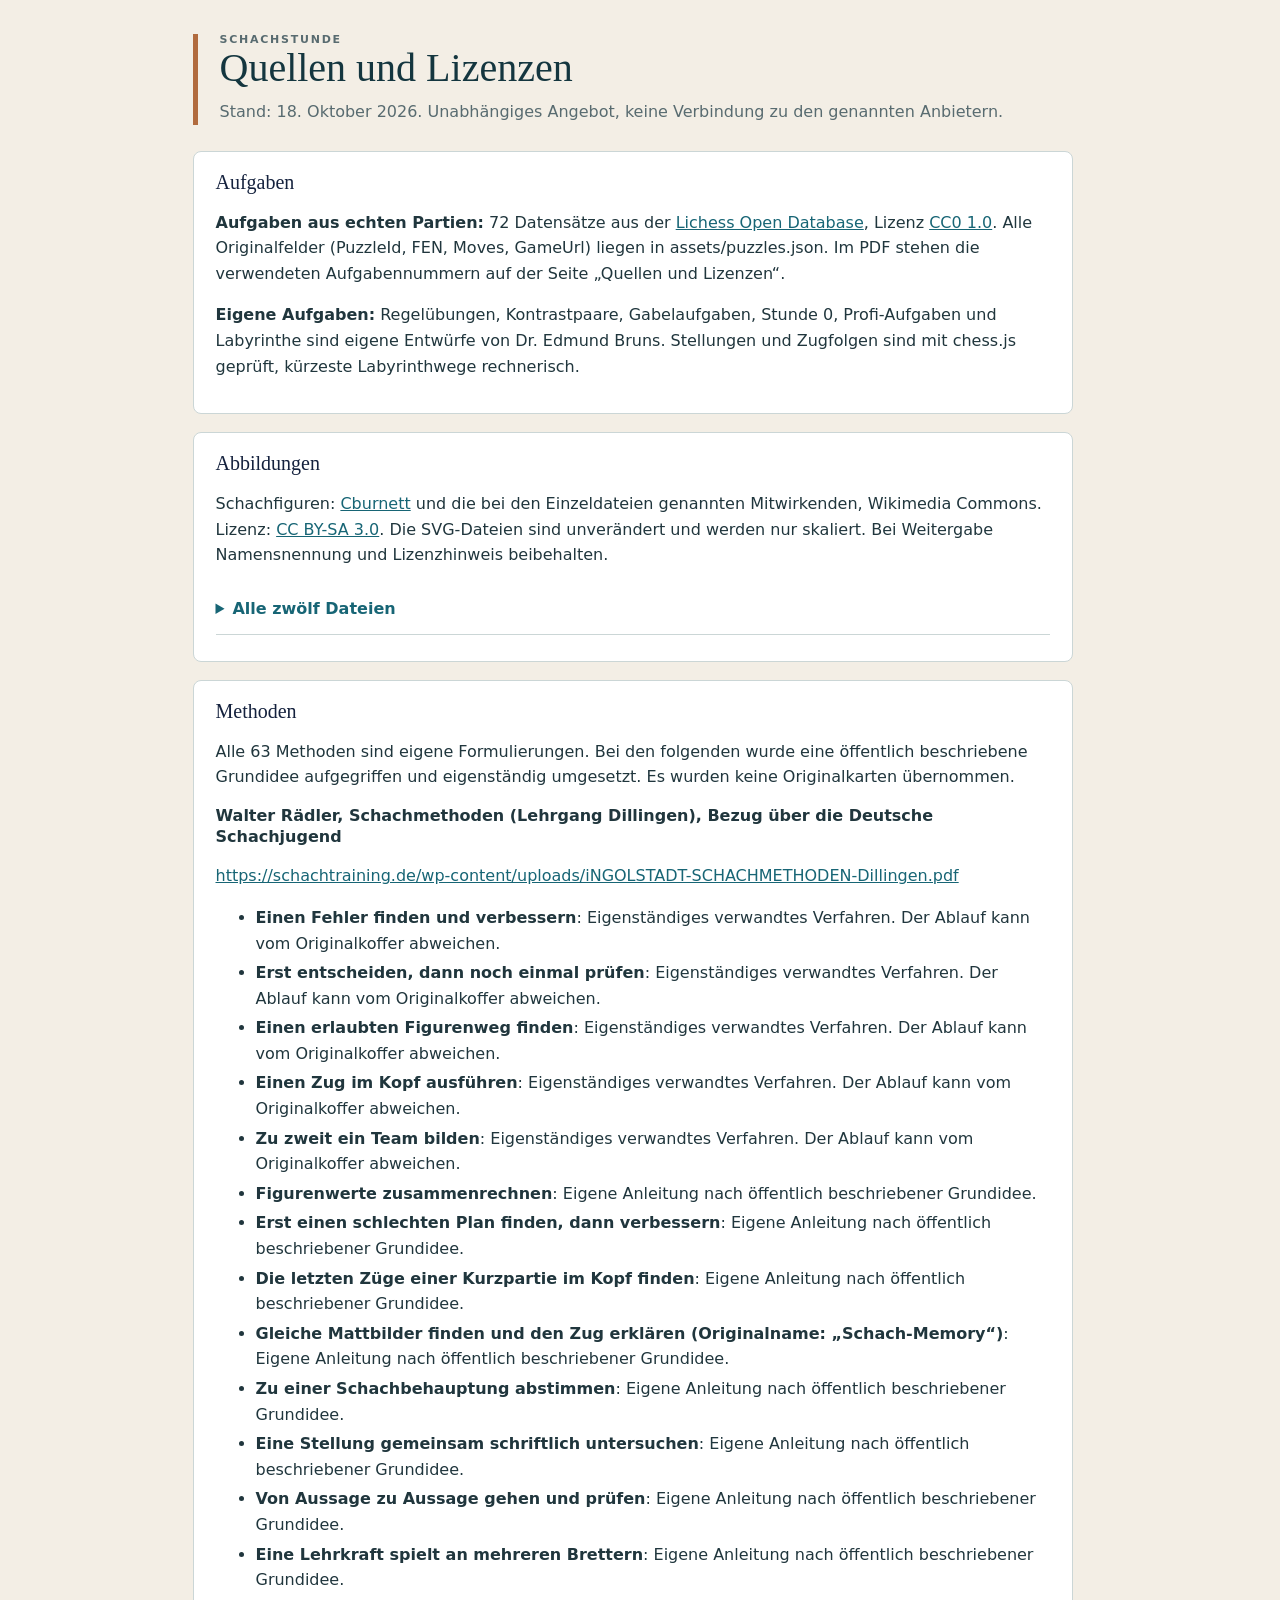
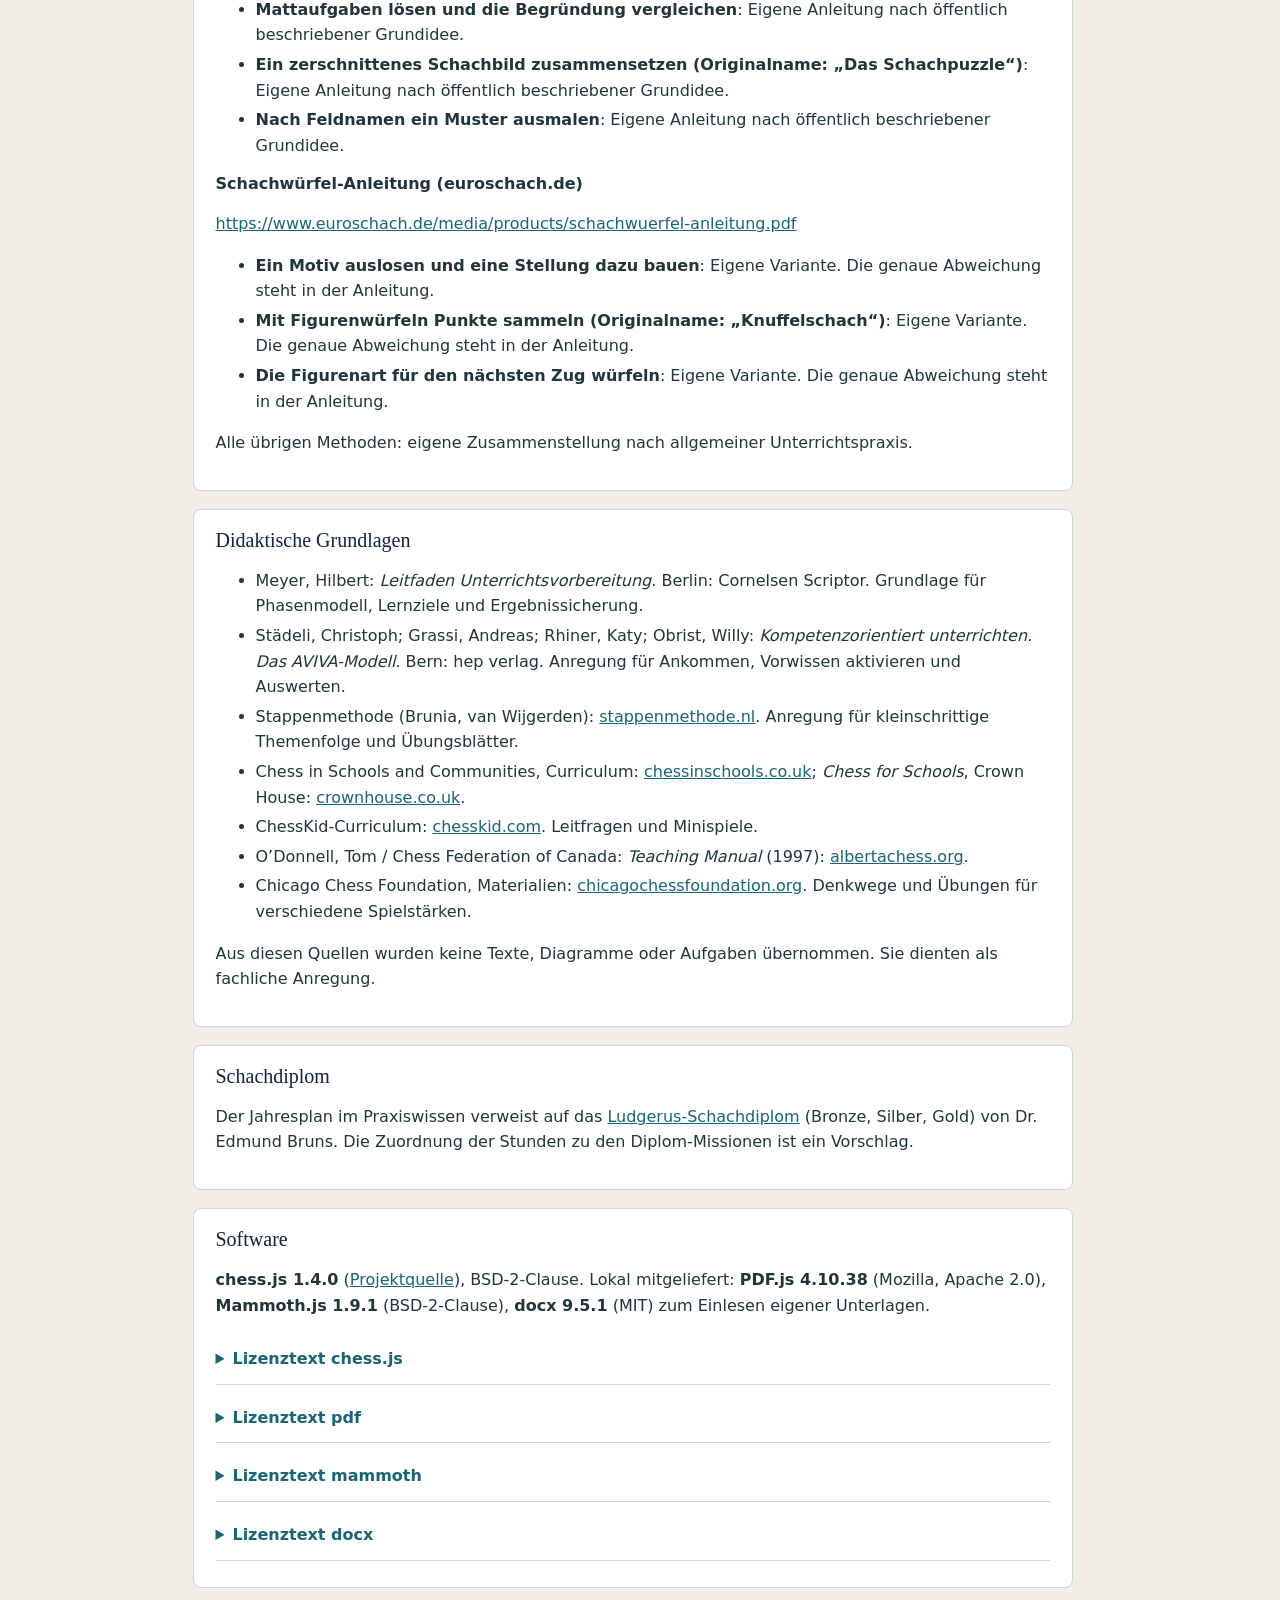
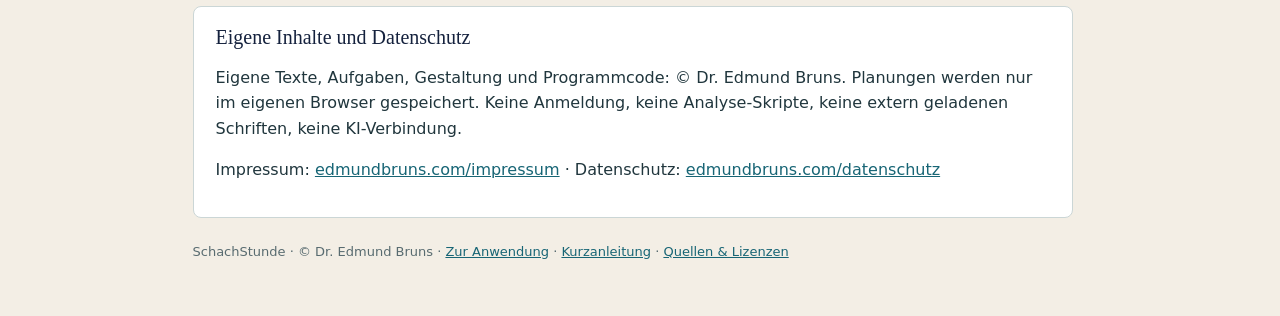
==== LICENSES.html @ 32b38cbf "Umsetzungsplan Schritte 1-9: Stellungen, Lernchecks, Taktikaufgaben, Zeitmodell 30/90, Tastatur und " ====
<!doctype html><html lang="de"><meta charset="utf-8"><meta name="viewport" content="width=device-width,initial-scale=1"><title>Quellen und Lizenzen · SchachStunde</title><link rel="stylesheet" href="style.css"><style>body{margin:0;background:#f3eee5;color:#20363d;font:16px/1.6 system-ui,"Segoe UI",Arial,sans-serif}</style><body class="docbody"><div class="docpage"><div class="dochead"><p class="doceyebrow">SchachStunde</p><h1>Quellen und Lizenzen</h1><p>Stand: 18. Oktober 2026. Unabhängiges Angebot, keine Verbindung zu den genannten Anbietern.</p></div><section class="docsec"><h2>Aufgaben</h2><p><b>Aufgaben aus echten Partien:</b> 72 Datensätze aus der <a href="https://database.lichess.org/#puzzles">Lichess Open Database</a>, Lizenz <a href="https://creativecommons.org/publicdomain/zero/1.0/">CC0 1.0</a>. Alle Originalfelder (PuzzleId, FEN, Moves, GameUrl) liegen in assets/puzzles.json. Im PDF stehen die verwendeten Aufgabennummern auf der Seite „Quellen und Lizenzen“.</p><p><b>Eigene Aufgaben:</b> Regelübungen, Kontrastpaare, Gabelaufgaben, Stunde 0, Profi-Aufgaben und Labyrinthe sind eigene Entwürfe von Dr. Edmund Bruns. Stellungen und Zugfolgen sind mit chess.js geprüft, kürzeste Labyrinthwege rechnerisch.</p></section><section class="docsec"><h2>Abbildungen</h2><p>Schachfiguren: <a href="https://commons.wikimedia.org/wiki/User:Cburnett">Cburnett</a> und die bei den Einzeldateien genannten Mitwirkenden, Wikimedia Commons. Lizenz: <a href="https://creativecommons.org/licenses/by-sa/3.0/">CC BY-SA 3.0</a>. Die SVG-Dateien sind unverändert und werden nur skaliert. Bei Weitergabe Namensnennung und Lizenzhinweis beibehalten.</p><details><summary>Alle zwölf Dateien</summary><ul><li><a href="https://commons.wikimedia.org/wiki/File:Chess_plt45.svg">Chess_plt45.svg</a></li><li><a href="https://commons.wikimedia.org/wiki/File:Chess_pdt45.svg">Chess_pdt45.svg</a></li><li><a href="https://commons.wikimedia.org/wiki/File:Chess_rlt45.svg">Chess_rlt45.svg</a></li><li><a href="https://commons.wikimedia.org/wiki/File:Chess_rdt45.svg">Chess_rdt45.svg</a></li><li><a href="https://commons.wikimedia.org/wiki/File:Chess_nlt45.svg">Chess_nlt45.svg</a></li><li><a href="https://commons.wikimedia.org/wiki/File:Chess_ndt45.svg">Chess_ndt45.svg</a></li><li><a href="https://commons.wikimedia.org/wiki/File:Chess_blt45.svg">Chess_blt45.svg</a></li><li><a href="https://commons.wikimedia.org/wiki/File:Chess_bdt45.svg">Chess_bdt45.svg</a></li><li><a href="https://commons.wikimedia.org/wiki/File:Chess_qlt45.svg">Chess_qlt45.svg</a></li><li><a href="https://commons.wikimedia.org/wiki/File:Chess_qdt45.svg">Chess_qdt45.svg</a></li><li><a href="https://commons.wikimedia.org/wiki/File:Chess_klt45.svg">Chess_klt45.svg</a></li><li><a href="https://commons.wikimedia.org/wiki/File:Chess_kdt45.svg">Chess_kdt45.svg</a></li></ul></details></section><section class="docsec"><h2>Methoden</h2><p>Alle 63 Methoden sind eigene Formulierungen. Bei den folgenden wurde eine öffentlich beschriebene Grundidee aufgegriffen und eigenständig umgesetzt. Es wurden keine Originalkarten übernommen.</p><h3>Walter Rädler, Schachmethoden (Lehrgang Dillingen), Bezug über die Deutsche Schachjugend</h3><p><a href="https://schachtraining.de/wp-content/uploads/iNGOLSTADT-SCHACHMETHODEN-Dillingen.pdf">https://schachtraining.de/wp-content/uploads/iNGOLSTADT-SCHACHMETHODEN-Dillingen.pdf</a></p><ul><li><b>Einen Fehler finden und verbessern</b>: Eigenständiges verwandtes Verfahren. Der Ablauf kann vom Originalkoffer abweichen.</li><li><b>Erst entscheiden, dann noch einmal prüfen</b>: Eigenständiges verwandtes Verfahren. Der Ablauf kann vom Originalkoffer abweichen.</li><li><b>Einen erlaubten Figurenweg finden</b>: Eigenständiges verwandtes Verfahren. Der Ablauf kann vom Originalkoffer abweichen.</li><li><b>Einen Zug im Kopf ausführen</b>: Eigenständiges verwandtes Verfahren. Der Ablauf kann vom Originalkoffer abweichen.</li><li><b>Zu zweit ein Team bilden</b>: Eigenständiges verwandtes Verfahren. Der Ablauf kann vom Originalkoffer abweichen.</li><li><b>Figurenwerte zusammenrechnen</b>: Eigene Anleitung nach öffentlich beschriebener Grundidee.</li><li><b>Erst einen schlechten Plan finden, dann verbessern</b>: Eigene Anleitung nach öffentlich beschriebener Grundidee.</li><li><b>Die letzten Züge einer Kurzpartie im Kopf finden</b>: Eigene Anleitung nach öffentlich beschriebener Grundidee.</li><li><b>Gleiche Mattbilder finden und den Zug erklären (Originalname: „Schach-Memory“)</b>: Eigene Anleitung nach öffentlich beschriebener Grundidee.</li><li><b>Zu einer Schachbehauptung abstimmen</b>: Eigene Anleitung nach öffentlich beschriebener Grundidee.</li><li><b>Eine Stellung gemeinsam schriftlich untersuchen</b>: Eigene Anleitung nach öffentlich beschriebener Grundidee.</li><li><b>Von Aussage zu Aussage gehen und prüfen</b>: Eigene Anleitung nach öffentlich beschriebener Grundidee.</li><li><b>Eine Lehrkraft spielt an mehreren Brettern</b>: Eigene Anleitung nach öffentlich beschriebener Grundidee.</li><li><b>Mattaufgaben lösen und die Begründung vergleichen</b>: Eigene Anleitung nach öffentlich beschriebener Grundidee.</li><li><b>Ein zerschnittenes Schachbild zusammensetzen (Originalname: „Das Schachpuzzle“)</b>: Eigene Anleitung nach öffentlich beschriebener Grundidee.</li><li><b>Nach Feldnamen ein Muster ausmalen</b>: Eigene Anleitung nach öffentlich beschriebener Grundidee.</li></ul><h3>Schachwürfel-Anleitung (euroschach.de)</h3><p><a href="https://www.euroschach.de/media/products/schachwuerfel-anleitung.pdf">https://www.euroschach.de/media/products/schachwuerfel-anleitung.pdf</a></p><ul><li><b>Ein Motiv auslosen und eine Stellung dazu bauen</b>: Eigene Variante. Die genaue Abweichung steht in der Anleitung.</li><li><b>Mit Figurenwürfeln Punkte sammeln (Originalname: „Knuffelschach“)</b>: Eigene Variante. Die genaue Abweichung steht in der Anleitung.</li><li><b>Die Figurenart für den nächsten Zug würfeln</b>: Eigene Variante. Die genaue Abweichung steht in der Anleitung.</li></ul><p>Alle übrigen Methoden: eigene Zusammenstellung nach allgemeiner Unterrichtspraxis.</p></section><section class="docsec"><h2>Didaktische Grundlagen</h2><ul><li>Meyer, Hilbert: <i>Leitfaden Unterrichtsvorbereitung</i>. Berlin: Cornelsen Scriptor. Grundlage für Phasenmodell, Lernziele und Ergebnissicherung.</li><li>Städeli, Christoph; Grassi, Andreas; Rhiner, Katy; Obrist, Willy: <i>Kompetenzorientiert unterrichten. Das AVIVA-Modell</i>. Bern: hep verlag. Anregung für Ankommen, Vorwissen aktivieren und Auswerten.</li><li>Stappenmethode (Brunia, van Wijgerden): <a href="https://www.stappenmethode.nl/en/material/step1">stappenmethode.nl</a>. Anregung für kleinschrittige Themenfolge und Übungsblätter.</li><li>Chess in Schools and Communities, Curriculum: <a href="https://www.chessinschools.co.uk/csc-curriculum">chessinschools.co.uk</a>; <i>Chess for Schools</i>, Crown House: <a href="https://www.crownhouse.co.uk/chess-for-schools">crownhouse.co.uk</a>.</li><li>ChessKid-Curriculum: <a href="https://www.chesskid.com/learn/articles/chesskidcoms-curriculum">chesskid.com</a>. Leitfragen und Minispiele.</li><li>O’Donnell, Tom / Chess Federation of Canada: <i>Teaching Manual</i> (1997): <a href="https://www.albertachess.org/Teaching%20Manual.pdf">albertachess.org</a>.</li><li>Chicago Chess Foundation, Materialien: <a href="https://chicagochessfoundation.org/resources">chicagochessfoundation.org</a>. Denkwege und Übungen für verschiedene Spielstärken.</li></ul><p>Aus diesen Quellen wurden keine Texte, Diagramme oder Aufgaben übernommen. Sie dienten als fachliche Anregung.</p></section><section class="docsec"><h2>Schachdiplom</h2><p>Der Jahresplan im Praxiswissen verweist auf das <a href="https://ludgerus-schachdiplom.netlify.app/">Ludgerus-Schachdiplom</a> (Bronze, Silber, Gold) von Dr. Edmund Bruns. Die Zuordnung der Stunden zu den Diplom-Missionen ist ein Vorschlag.</p></section><section class="docsec"><h2>Software</h2><p><b>chess.js 1.4.0</b> (<a href="https://github.com/jhlywa/chess.js">Projektquelle</a>), BSD-2-Clause. Lokal mitgeliefert: <b>PDF.js 4.10.38</b> (Mozilla, Apache 2.0), <b>Mammoth.js 1.9.1</b> (BSD-2-Clause), <b>docx 9.5.1</b> (MIT) zum Einlesen eigener Unterlagen.</p><details><summary>Lizenztext chess.js</summary><pre>Copyright (c) 2025, Jeff Hlywa (jhlywa@gmail.com)
All rights reserved.

Redistribution and use in source and binary forms, with or without
modification, are permitted provided that the following conditions are met:

1. Redistributions of source code must retain the above copyright notice,
   this list of conditions and the following disclaimer.
2. Redistributions in binary form must reproduce the above copyright notice,
   this list of conditions and the following disclaimer in the documentation
   and/or other materials provided with the distribution.

THIS SOFTWARE IS PROVIDED BY THE COPYRIGHT HOLDERS AND CONTRIBUTORS &quot;AS IS&quot;
AND ANY EXPRESS OR IMPLIED WARRANTIES, INCLUDING, BUT NOT LIMITED TO, THE
IMPLIED WARRANTIES OF MERCHANTABILITY AND FITNESS FOR A PARTICULAR PURPOSE
ARE DISCLAIMED. IN NO EVENT SHALL THE COPYRIGHT OWNER OR CONTRIBUTORS BE
LIABLE FOR ANY DIRECT, INDIRECT, INCIDENTAL, SPECIAL, EXEMPLARY, OR
CONSEQUENTIAL DAMAGES (INCLUDING, BUT NOT LIMITED TO, PROCUREMENT OF
SUBSTITUTE GOODS OR SERVICES; LOSS OF USE, DATA, OR PROFITS; OR BUSINESS
INTERRUPTION) HOWEVER CAUSED AND ON ANY THEORY OF LIABILITY, WHETHER IN
CONTRACT, STRICT LIABILITY, OR TORT (INCLUDING NEGLIGENCE OR OTHERWISE)
ARISING IN ANY WAY OUT OF THE USE OF THIS SOFTWARE, EVEN IF ADVISED OF THE
POSSIBILITY OF SUCH DAMAGE.
</pre></details><details><summary>Lizenztext pdf</summary><pre>
                                 Apache License
                           Version 2.0, January 2004
                        http://www.apache.org/licenses/

   TERMS AND CONDITIONS FOR USE, REPRODUCTION, AND DISTRIBUTION

   1. Definitions.

      &quot;License&quot; shall mean the terms and conditions for use, reproduction,
      and distribution as defined by Sections 1 through 9 of this document.

      &quot;Licensor&quot; shall mean the copyright owner or entity authorized by
      the copyright owner that is granting the License.

      &quot;Legal Entity&quot; shall mean the union of the acting entity and all
      other entities that control, are controlled by, or are under common
      control with that entity. For the purposes of this definition,
      &quot;control&quot; means (i) the power, direct or indirect, to cause the
      direction or management of such entity, whether by contract or
      otherwise, or (ii) ownership of fifty percent (50%) or more of the
      outstanding shares, or (iii) beneficial ownership of such entity.

      &quot;You&quot; (or &quot;Your&quot;) shall mean an individual or Legal Entity
      exercising permissions granted by this License.

      &quot;Source&quot; form shall mean the preferred form for making modifications,
      including but not limited to software source code, documentation
      source, and configuration files.

      &quot;Object&quot; form shall mean any form resulting from mechanical
      transformation or translation of a Source form, including but
      not limited to compiled object code, generated documentation,
      and conversions to other media types.

      &quot;Work&quot; shall mean the work of authorship, whether in Source or
      Object form, made available under the License, as indicated by a
      copyright notice that is included in or attached to the work
      (an example is provided in the Appendix below).

      &quot;Derivative Works&quot; shall mean any work, whether in Source or Object
      form, that is based on (or derived from) the Work and for which the
      editorial revisions, annotations, elaborations, or other modifications
      represent, as a whole, an original work of authorship. For the purposes
      of this License, Derivative Works shall not include works that remain
      separable from, or merely link (or bind by name) to the interfaces of,
      the Work and Derivative Works thereof.

      &quot;Contribution&quot; shall mean any work of authorship, including
      the original version of the Work and any modifications or additions
      to that Work or Derivative Works thereof, that is intentionally
      submitted to Licensor for inclusion in the Work by the copyright owner
      or by an individual or Legal Entity authorized to submit on behalf of
      the copyright owner. For the purposes of this definition, &quot;submitted&quot;
      means any form of electronic, verbal, or written communication sent
      to the Licensor or its representatives, including but not limited to
      communication on electronic mailing lists, source code control systems,
      and issue tracking systems that are managed by, or on behalf of, the
      Licensor for the purpose of discussing and improving the Work, but
      excluding communication that is conspicuously marked or otherwise
      designated in writing by the copyright owner as &quot;Not a Contribution.&quot;

      &quot;Contributor&quot; shall mean Licensor and any individual or Legal Entity
      on behalf of whom a Contribution has been received by Licensor and
      subsequently incorporated within the Work.

   2. Grant of Copyright License. Subject to the terms and conditions of
      this License, each Contributor hereby grants to You a perpetual,
      worldwide, non-exclusive, no-charge, royalty-free, irrevocable
      copyright license to reproduce, prepare Derivative Works of,
      publicly display, publicly perform, sublicense, and distribute the
      Work and such Derivative Works in Source or Object form.

   3. Grant of Patent License. Subject to the terms and conditions of
      this License, each Contributor hereby grants to You a perpetual,
      worldwide, non-exclusive, no-charge, royalty-free, irrevocable
      (except as stated in this section) patent license to make, have made,
      use, offer to sell, sell, import, and otherwise transfer the Work,
      where such license applies only to those patent claims licensable
      by such Contributor that are necessarily infringed by their
      Contribution(s) alone or by combination of their Contribution(s)
      with the Work to which such Contribution(s) was submitted. If You
      institute patent litigation against any entity (including a
      cross-claim or counterclaim in a lawsuit) alleging that the Work
      or a Contribution incorporated within the Work constitutes direct
      or contributory patent infringement, then any patent licenses
      granted to You under this License for that Work shall terminate
      as of the date such litigation is filed.

   4. Redistribution. You may reproduce and distribute copies of the
      Work or Derivative Works thereof in any medium, with or without
      modifications, and in Source or Object form, provided that You
      meet the following conditions:

      (a) You must give any other recipients of the Work or
          Derivative Works a copy of this License; and

      (b) You must cause any modified files to carry prominent notices
          stating that You changed the files; and

      (c) You must retain, in the Source form of any Derivative Works
          that You distribute, all copyright, patent, trademark, and
          attribution notices from the Source form of the Work,
          excluding those notices that do not pertain to any part of
          the Derivative Works; and

      (d) If the Work includes a &quot;NOTICE&quot; text file as part of its
          distribution, then any Derivative Works that You distribute must
          include a readable copy of the attribution notices contained
          within such NOTICE file, excluding those notices that do not
          pertain to any part of the Derivative Works, in at least one
          of the following places: within a NOTICE text file distributed
          as part of the Derivative Works; within the Source form or
          documentation, if provided along with the Derivative Works; or,
          within a display generated by the Derivative Works, if and
          wherever such third-party notices normally appear. The contents
          of the NOTICE file are for informational purposes only and
          do not modify the License. You may add Your own attribution
          notices within Derivative Works that You distribute, alongside
          or as an addendum to the NOTICE text from the Work, provided
          that such additional attribution notices cannot be construed
          as modifying the License.

      You may add Your own copyright statement to Your modifications and
      may provide additional or different license terms and conditions
      for use, reproduction, or distribution of Your modifications, or
      for any such Derivative Works as a whole, provided Your use,
      reproduction, and distribution of the Work otherwise complies with
      the conditions stated in this License.

   5. Submission of Contributions. Unless You explicitly state otherwise,
      any Contribution intentionally submitted for inclusion in the Work
      by You to the Licensor shall be under the terms and conditions of
      this License, without any additional terms or conditions.
      Notwithstanding the above, nothing herein shall supersede or modify
      the terms of any separate license agreement you may have executed
      with Licensor regarding such Contributions.

   6. Trademarks. This License does not grant permission to use the trade
      names, trademarks, service marks, or product names of the Licensor,
      except as required for reasonable and customary use in describing the
      origin of the Work and reproducing the content of the NOTICE file.

   7. Disclaimer of Warranty. Unless required by applicable law or
      agreed to in writing, Licensor provides the Work (and each
      Contributor provides its Contributions) on an &quot;AS IS&quot; BASIS,
      WITHOUT WARRANTIES OR CONDITIONS OF ANY KIND, either express or
      implied, including, without limitation, any warranties or conditions
      of TITLE, NON-INFRINGEMENT, MERCHANTABILITY, or FITNESS FOR A
      PARTICULAR PURPOSE. You are solely responsible for determining the
      appropriateness of using or redistributing the Work and assume any
      risks associated with Your exercise of permissions under this License.

   8. Limitation of Liability. In no event and under no legal theory,
      whether in tort (including negligence), contract, or otherwise,
      unless required by applicable law (such as deliberate and grossly
      negligent acts) or agreed to in writing, shall any Contributor be
      liable to You for damages, including any direct, indirect, special,
      incidental, or consequential damages of any character arising as a
      result of this License or out of the use or inability to use the
      Work (including but not limited to damages for loss of goodwill,
      work stoppage, computer failure or malfunction, or any and all
      other commercial damages or losses), even if such Contributor
      has been advised of the possibility of such damages.

   9. Accepting Warranty or Additional Liability. While redistributing
      the Work or Derivative Works thereof, You may choose to offer,
      and charge a fee for, acceptance of support, warranty, indemnity,
      or other liability obligations and/or rights consistent with this
      License. However, in accepting such obligations, You may act only
      on Your own behalf and on Your sole responsibility, not on behalf
      of any other Contributor, and only if You agree to indemnify,
      defend, and hold each Contributor harmless for any liability
      incurred by, or claims asserted against, such Contributor by reason
      of your accepting any such warranty or additional liability.

   END OF TERMS AND CONDITIONS
</pre></details><details><summary>Lizenztext mammoth</summary><pre>Copyright (c) 2013, Michael Williamson
All rights reserved.

Redistribution and use in source and binary forms, with or without
modification, are permitted provided that the following conditions are met: 

1. Redistributions of source code must retain the above copyright notice, this
   list of conditions and the following disclaimer. 
2. Redistributions in binary form must reproduce the above copyright notice,
   this list of conditions and the following disclaimer in the documentation
   and/or other materials provided with the distribution. 

THIS SOFTWARE IS PROVIDED BY THE COPYRIGHT HOLDERS AND CONTRIBUTORS &quot;AS IS&quot; AND
ANY EXPRESS OR IMPLIED WARRANTIES, INCLUDING, BUT NOT LIMITED TO, THE IMPLIED
WARRANTIES OF MERCHANTABILITY AND FITNESS FOR A PARTICULAR PURPOSE ARE
DISCLAIMED. IN NO EVENT SHALL THE COPYRIGHT OWNER OR CONTRIBUTORS BE LIABLE FOR
ANY DIRECT, INDIRECT, INCIDENTAL, SPECIAL, EXEMPLARY, OR CONSEQUENTIAL DAMAGES
(INCLUDING, BUT NOT LIMITED TO, PROCUREMENT OF SUBSTITUTE GOODS OR SERVICES;
LOSS OF USE, DATA, OR PROFITS; OR BUSINESS INTERRUPTION) HOWEVER CAUSED AND
ON ANY THEORY OF LIABILITY, WHETHER IN CONTRACT, STRICT LIABILITY, OR TORT
(INCLUDING NEGLIGENCE OR OTHERWISE) ARISING IN ANY WAY OUT OF THE USE OF THIS
SOFTWARE, EVEN IF ADVISED OF THE POSSIBILITY OF SUCH DAMAGE.
</pre></details><details><summary>Lizenztext docx</summary><pre>The MIT License (MIT)

Copyright (c) 2016 Dolan

Permission is hereby granted, free of charge, to any person obtaining a copy
of this software and associated documentation files (the &quot;Software&quot;), to deal
in the Software without restriction, including without limitation the rights
to use, copy, modify, merge, publish, distribute, sublicense, and/or sell
copies of the Software, and to permit persons to whom the Software is
furnished to do so, subject to the following conditions:

The above copyright notice and this permission notice shall be included in all
copies or substantial portions of the Software.

THE SOFTWARE IS PROVIDED &quot;AS IS&quot;, WITHOUT WARRANTY OF ANY KIND, EXPRESS OR
IMPLIED, INCLUDING BUT NOT LIMITED TO THE WARRANTIES OF MERCHANTABILITY,
FITNESS FOR A PARTICULAR PURPOSE AND NONINFRINGEMENT. IN NO EVENT SHALL THE
AUTHORS OR COPYRIGHT HOLDERS BE LIABLE FOR ANY CLAIM, DAMAGES OR OTHER
LIABILITY, WHETHER IN AN ACTION OF CONTRACT, TORT OR OTHERWISE, ARISING FROM,
OUT OF OR IN CONNECTION WITH THE SOFTWARE OR THE USE OR OTHER DEALINGS IN THE
SOFTWARE.
</pre></details></section><section class="docsec"><h2>Eigene Inhalte und Datenschutz</h2><p>Eigene Texte, Aufgaben, Gestaltung und Programmcode: © Dr. Edmund Bruns. Planungen werden nur im eigenen Browser gespeichert. Keine Anmeldung, keine Analyse-Skripte, keine extern geladenen Schriften, keine KI-Verbindung.</p><p>Impressum: <a href="https://edmundbruns.com/impressum/">edmundbruns.com/impressum</a> · Datenschutz: <a href="https://edmundbruns.com/datenschutz/">edmundbruns.com/datenschutz</a></p></section><p class="docfoot">SchachStunde · © Dr. Edmund Bruns · <a href="index.html">Zur Anwendung</a> · <a href="START.html">Kurzanleitung</a> · <a href="LICENSES.html">Quellen &amp; Lizenzen</a></p></div></body></html>
---- style.css ----
:root{--ink:#183e39;--green:#225c50;--cream:#f6f4ed;--muted:#64736d;--line:#d9dfd7;--gold:#eac27c}*{box-sizing:border-box}body{margin:0;background:var(--cream);color:var(--ink);font:16px/1.6 system-ui,sans-serif}header{max-width:1240px;margin:auto;padding:26px 32px;display:flex;justify-content:space-between;align-items:center;gap:20px;border-bottom:1px solid var(--line)}a{color:var(--green)}.brand{font-size:18px;letter-spacing:2px;font-weight:800;text-decoration:none}.brand span{display:block;font-size:10px;letter-spacing:3px}nav{display:flex;flex-wrap:wrap;gap:7px}button,select,input,textarea{font:inherit}button{cursor:pointer;background:white;color:var(--ink);border:1px solid var(--line);border-radius:8px;padding:9px 16px}button:hover{border-color:var(--green);background:#e9eee7}button:focus-visible,a:focus-visible,select:focus-visible{outline:3px solid #c88125;outline-offset:3px}button:disabled{opacity:.45;cursor:default}.primary,nav button.active{background:var(--green);color:white;border-color:var(--green)}main{max-width:1176px;margin:auto;padding:0 24px}.hero{display:grid;grid-template-columns:1.4fr 1fr;align-items:center;padding:58px 0;gap:40px}.eyebrow{font-size:11px;letter-spacing:2px;font-weight:750}h1{font-family:Georgia,serif;font-size:clamp(38px,5vw,64px);font-weight:500;line-height:1.1;margin:18px 0}h2{font-family:Georgia,serif;font-weight:500;font-size:32px;line-height:1.2}h3{line-height:1.3}.hero p:not(.eyebrow){color:var(--muted)}.heroart{background:#e4e9df;border-radius:48% 48% 16px 16px;padding:36px;display:flex;align-items:center;gap:20px;min-height:260px}.heroart img{width:48%;filter:drop-shadow(0 14px 7px #183e3920)}.heroart div{font-family:Georgia,serif;font-size:24px}.sectionhead{display:flex;justify-content:space-between;align-items:center;gap:15px}.muted,small{color:var(--muted)}.filters,.row{display:flex;gap:12px;flex-wrap:wrap;align-items:center}.filters{background:#e9ede5;border-radius:12px;padding:16px;margin:20px 0}label{font-size:13px;font-weight:650}select,input,textarea{display:block;background:white;color:var(--ink);border:1px solid var(--line);padding:9px;border-radius:6px;max-width:100%}input[type=checkbox]{display:inline}.grid{display:grid;grid-template-columns:repeat(3,1fr);gap:18px}.card{background:#fff;border:1px solid var(--line);border-radius:12px;padding:24px;display:flex;flex-direction:column;align-items:flex-start}.card h3{margin:12px 0 8px}.card p{margin-top:0;color:var(--muted)}.card button{margin-top:auto}.tag{font-size:11px;letter-spacing:.8px;text-transform:uppercase;color:var(--green);background:#eef2e8;padding:3px 9px;border-radius:4px}.meta{font-size:12px;color:var(--muted);margin:14px 0}.training{display:grid;grid-template-columns:minmax(280px,540px) 1fr;gap:34px;margin-top:20px}.board{display:grid;grid-template-columns:repeat(8,1fr);width:100%;aspect-ratio:1;border:8px solid var(--green);border-radius:5px;overflow:hidden}.sq{padding:0;border:0;border-radius:0;position:relative;background:#eee9d8;aspect-ratio:1;display:grid;place-items:center}.sq.dark{background:#86a58f}.sq:hover{background:#d8c483}.sq.selected{background:#efc36a}.sq.target:after{content:'';position:absolute;width:22%;height:22%;background:#143e3970;border-radius:50%}.sq img{width:90%;height:90%;pointer-events:none}.sq small{position:absolute;left:3px;bottom:0;font-size:10px;color:#183e39;line-height:1.2}.status{padding:18px;border-radius:8px;background:#e9eee3;margin:16px 0;min-height:64px}.status.bad{background:#f7e7d9}.status.good{background:#dcebdc}.side{background:white;padding:26px;border-radius:12px;border:1px solid var(--line)}.side h2{margin-top:8px}textarea{width:100%;min-height:90px}.progress{font-size:13px;color:var(--muted)}details{padding:12px 0;border-bottom:1px solid var(--line)}summary{cursor:pointer;font-weight:650}footer{max-width:1176px;margin:55px auto 0;padding:24px;border-top:1px solid var(--line);font-size:12px;color:var(--muted)}dialog{max-width:760px;width:calc(100% - 30px);border:1px solid var(--line);border-radius:15px;padding:30px;color:var(--ink);background:var(--cream)}dialog::backdrop{background:#133c3970}.close{float:right}li{margin:7px 0}.planitem{padding:14px;background:white;border-left:4px solid var(--green);margin:12px 0}#printarea{display:none}.rights{background:white;padding:30px;border-radius:12px;overflow-wrap:anywhere}.mini{width:240px}.solution{break-before:page}.printtask{break-inside:avoid;margin:20px 0}.printgrid{display:grid;grid-template-columns:1fr 1fr;gap:28px}.printtask .board{width:220px;border:3px solid #333}.printtask .sq{display:grid}.printtask img{width:90%}.licenseprint{font-size:10px}.empty{padding:30px;text-align:center}.pill{border-radius:20px;padding:5px 12px;background:#e3eadf;font-size:12px}@media(max-width:800px){header{padding:20px;display:block}nav{margin-top:16px}nav button{font-size:13px;padding:7px 10px}.hero{grid-template-columns:1fr;padding:30px 0}.heroart{display:none}.grid{grid-template-columns:1fr 1fr}.training{grid-template-columns:1fr}.sectionhead{align-items:flex-start}.hero h1{font-size:44px}}@media(max-width:520px){.grid{grid-template-columns:1fr}main{padding:0 16px}.side{padding:18px}.filters>*{flex:1}.sq small{font-size:8px}}@media print{body>*{display:none!important}body>#printarea{display:block!important}body{background:white;color:black;font-size:11pt}#printarea h1{font-size:26pt}#printarea h2{font-size:20pt}#printarea a{color:black}.board,.sq{-webkit-print-color-adjust:exact;print-color-adjust:exact}.printgrid{gap:12px}.printtask{margin:8px 0}footer{display:none}button{display:none!important}@page{size:A4;margin:15mm}}
.hero[hidden]{display:none}.beamer .training{grid-template-columns:minmax(300px,650px) 1fr}.beamer .hero{display:none}@media(max-width:800px){.beamer .training{grid-template-columns:1fr}}
.boardframe{display:grid;grid-template-columns:24px minmax(0,1fr) 24px;grid-template-rows:24px minmax(0,1fr) 24px;width:100%;align-items:stretch}.file-labels{display:grid;grid-template-columns:repeat(8,1fr);text-align:center;align-items:center;font-size:13px;font-weight:700}.rank-labels{display:grid;grid-template-rows:repeat(8,1fr);align-items:center;text-align:center;font-size:13px;font-weight:700}.boardframe .board{border:2px solid var(--green);border-radius:0}.completion{display:flex;gap:18px;padding:22px;margin:0 0 18px;border:3px solid #28784b;border-radius:12px;background:#dff3df}.completion[hidden]{display:none}.completion h2{font:800 28px/1.2 system-ui;margin:0 0 8px}.completion p{margin:5px 0 14px}.checkmark{display:grid;place-items:center;align-self:flex-start;border-radius:50%;background:#28784b;color:white;font-size:36px;width:58px;height:58px;flex-shrink:0}.completion.viewed{border-color:#ba8b3e;background:#fff0d4}.printview>header,.printview>main,.printview>footer{display:none}.printview>#printarea{display:block;max-width:900px;margin:0 auto;padding:25px;background:white}.printcontrols{padding:20px;border:1px solid #b5c6b9;background:#edf3e9;margin-bottom:25px}.printtask .boardframe{width:250px;grid-template-columns:18px minmax(0,1fr) 18px;grid-template-rows:18px minmax(0,1fr) 18px}.printtask .board{width:100%;border:1px solid #333}.printtask .file-labels,.printtask .rank-labels{font-size:11px}.printtask .sq img{display:block;max-width:100%}@media print{.printcontrols{display:none!important}body>#printarea{padding:0!important;margin:0!important;max-width:none!important}.printtask .boardframe{width:64mm}.printgrid{grid-template-columns:1fr 1fr;gap:5mm}.printtask{break-inside:avoid}.printtask p{font-size:10pt;margin:7px 0}.printtask small{font-size:8pt}.solution{break-before:page}}@media(max-width:540px){.printgrid{grid-template-columns:1fr}.completion{padding:15px}.completion h2{font-size:23px}}
.plannerlayout{display:grid;grid-template-columns:190px minmax(0,1fr);gap:24px}.plannerbar{margin-bottom:15px}.savedplan{display:block;width:100%;text-align:left;margin:8px 0}.savedplan small{display:block}.savedplan.active{border:2px solid var(--green);background:#e6eee2}.formgrid{display:grid;grid-template-columns:repeat(3,minmax(0,1fr));gap:14px;margin:15px 0}.formgrid input,.formgrid select{width:100%}.formgrid textarea{min-height:100px}fieldset{border:1px solid var(--line);border-radius:8px;margin:18px 0}.checkgrid{display:flex;gap:16px;flex-wrap:wrap}.checkgrid input{display:inline}.filebutton{border:1px solid var(--line);background:white;padding:8px;border-radius:6px}.filebutton input{font-size:12px;width:180px}.callout{padding:16px;background:#e7ede1;border-left:4px solid var(--green);border-radius:5px}.error{color:#942f16;font-weight:650}.sessiontabs{display:flex;flex-wrap:wrap;gap:6px;margin:20px 0}.timebalance{padding:15px;margin:15px 0;background:#e6eee0;border-radius:6px;font-weight:750}.tablewrap{overflow:auto;border:1px solid var(--line);margin:15px 0}.plantable{border-collapse:collapse;min-width:1250px;width:100%;font-size:13px}.plantable td,.plantable th{border:1px solid var(--line);padding:8px;vertical-align:top}.plantable th{background:#e1e9de;text-align:left}.plantable td{background:white}.plantable td:nth-child(4){min-width:240px}.plantable textarea{font-size:13px;min-height:90px;min-width:120px;padding:6px}.plantable input{width:75px}.plantable select{width:140px;font-size:13px}.plantable button{padding:5px;font-size:12px;margin:2px}.plantable td:last-child{min-width:100px}.phaseclock{display:block;white-space:nowrap;font-size:12px}.teachscreen{padding:25px;background:white;border-radius:14px}.teachassignment{font-size:clamp(24px,3vw,38px);line-height:1.4}.teachgoal{font-size:20px}.teachscreen h1{font-size:40px}.teachscreen output{font:700 40px monospace}.projecting header,.projecting .hero,.projecting footer,.projecting #savedplans,.projecting .plannerbar,.projecting #app>.sectionhead{display:none}.projecting .plannerlayout{display:block}.projecting main{max-width:1400px}.projecting .teachscreen{min-height:95vh}.exporttable{border-collapse:collapse;width:100%;font-size:10pt}.exporttable td,.exporttable th{border:1px solid #777;padding:6px;vertical-align:top}.exportdiagram{width:260px;break-inside:avoid}.exportdiagram .boardframe{width:260px}.pagebreak{break-before:page;page-break-before:always}.arrowboard{position:relative}.arrowlayer{position:absolute;inset:0;width:100%;height:100%;pointer-events:none}.sq.marked{box-shadow:inset 0 0 0 6px #2e8b57}.palette{display:flex;gap:4px;flex-wrap:wrap;margin:15px 0}.palette button{padding:3px;min-width:40px;min-height:40px}.palette img{width:32px;height:32px}button{min-height:40px}#plannerbody>label{display:block;margin:10px 0}#plannerbody>label input{width:100%}@media(max-width:850px){.plannerlayout{grid-template-columns:1fr}#savedplans{display:flex;flex-wrap:wrap;gap:6px}#savedplans h3{width:100%}.savedplan{width:auto;max-width:220px}.formgrid{grid-template-columns:1fr 1fr}}@media(max-width:500px){.formgrid{grid-template-columns:1fr}.teachscreen{padding:15px}.teachscreen h1{font-size:30px}}@media print{.exporttable{font-size:9pt}.exporttable tr{break-inside:avoid}.exportdiagram,.exportdiagram .boardframe{width:65mm}.sq.dark{background:#b8b8b8!important}.sq:not(.dark){background:white!important}.exportdiagram+p{break-before:avoid}h2,h3{break-after:avoid}.exportdiagram{break-after:avoid}.printtask .boardframe{width:64mm}.printtask{break-inside:avoid}}
/* Fokussierte Planungsoberfläche */
.planningonly main{max-width:1000px;padding:36px 24px}.plannerintro{margin:6px 0 28px}.plannerintro h1{font:500 clamp(32px,4.5vw,46px)/1.15 Georgia,serif;margin:12px 0}.plannerintro>p:last-child{color:var(--muted);margin-bottom:0}.plannerbar{padding-bottom:20px;border-bottom:1px solid var(--line)}.backupmenu{border:0;margin-left:auto;padding:0;position:relative;font-size:13px}.backupmenu[open]{width:100%;margin-top:8px}.backupmenu .row{padding:12px 0}.savedrawer{margin:14px 0 28px;font-size:14px;border:0;background:#e9eee5;padding:12px 16px;border-radius:8px}#savedplans{display:flex;flex-wrap:wrap;gap:10px}.savedplan{max-width:270px;flex:1 1 210px}#plannerbody{background:#fff;border:1px solid var(--line);border-radius:16px;padding:30px}.stepheading{display:flex;gap:14px;align-items:flex-start;margin-bottom:20px}.stepheading>span{flex-shrink:0;display:grid;place-items:center;width:32px;height:32px;background:var(--green);color:white;border-radius:50%;font-weight:700}.stepheading h2{font:600 25px/1.2 system-ui;margin:0}.stepheading p{margin:6px 0;color:var(--muted);font-size:14px}.mainfields{grid-template-columns:repeat(2,minmax(0,1fr));gap:20px;margin:24px 0}.simpleform .mainfields label{font-size:15px}.simpleform .mainfields select,.simpleform .mainfields input{font-size:17px;min-height:48px;margin-top:5px;background:#fafbf8}.settingspanel{margin:9px 0;border:1px solid var(--line);border-radius:8px;padding:13px 16px;background:#fafbf8}.settingspanel>summary{font-size:14px;font-weight:600}.settingspanel[open]>summary{margin-bottom:14px}.settingspanel>label{display:block;margin:12px 0}.formsubmit{display:flex;align-items:center;gap:18px;flex-wrap:wrap;margin-top:25px}.formsubmit>.primary{padding:13px 22px}.formsubmit>span{font-size:13px}.planheading>label{display:block;font-size:12px}.planheading>label input{width:100%;font-size:24px;font-weight:650;padding:10px 0;border:0;border-bottom:1px solid var(--line);border-radius:0;margin-bottom:15px}.timebalance{display:flex;justify-content:space-between;gap:10px;background:#edf3e8;font-size:14px}.phasecards{margin-bottom:18px}.phasecard{margin:10px 0;padding:0;border:1px solid var(--line);border-radius:10px;background:white;overflow:hidden}.phasecard>summary{display:flex;align-items:center;gap:18px;list-style:none;padding:18px;cursor:pointer;font-weight:400}.phasecard>summary::-webkit-details-marker{display:none}.phasecard>summary:hover{background:#f5f7f1}.phasetime{flex:0 0 110px;font-size:14px;font-weight:650;color:var(--green)}.phasetime small{display:block;font-size:12px;font-weight:400;margin-top:3px}.phasebrief{flex:1;min-width:0}.phasebrief>strong{font-size:17px;display:block}.phasebrief>span{font-size:13px;display:block;color:var(--muted);margin-top:5px}.phaseopen{font-size:12px;color:var(--green);white-space:nowrap}.phasecard[open] .phaseopen{font-size:0}.phasecard[open] .phaseopen:after{content:'Schließen';font-size:12px}.phasefields{border-top:1px solid var(--line);padding:20px;background:#fafbf8}.phasefields>label{display:block;margin:12px 0}.phasefields textarea{min-height:85px;background:white}.phasefields .formgrid{grid-template-columns:repeat(2,minmax(0,1fr))}.phaseactions{border-top:1px solid var(--line);padding-top:14px;margin-top:15px}.phaseactions button{font-size:12px;padding:7px 10px}.phasedetails>label{display:block;margin:10px 0}.planningonly #plannerstatus:empty{display:none}.planningonly #savestatus{font-size:12px}.planningonly footer{max-width:1000px;margin-top:10px}.planningonly .formgrid input,.planningonly .formgrid select{min-height:44px}.planningonly button{min-height:42px}.planningonly .printview{display:none}.planningonly.printview>#printarea{max-width:1100px}.planningonly .exporttable{font-size:10pt}@media(max-width:650px){.planningonly main{padding:18px 12px}#plannerbody{padding:18px 14px}.mainfields{grid-template-columns:1fr}.phasecard>summary{gap:12px;padding:14px}.phasetime{flex-basis:80px;font-size:12px}.phaseopen{display:none}.phasebrief>strong{font-size:16px}.phasefields{padding:14px}.phasefields .formgrid{grid-template-columns:1fr}.timebalance{flex-wrap:wrap}.plannerbar{gap:8px}.plannerbar button{font-size:13px}.backupmenu{margin-left:0}.formgrid{grid-template-columns:1fr}}
/* Eigenständige Gestaltung: Tinte, Petrol, Sand und Kupfer. */
:root{--ink:#20363d;--green:#176575;--cream:#f3eee5;--muted:#586b70;--line:#cbd6d6;--gold:#c6804c}body{background:var(--cream)}.planningonly main{max-width:1280px}.planningonly .plannerintro{border-left:5px solid #b16b3e;padding-left:24px}.planningonly h1{font-family:Georgia,serif;font-weight:500;color:#123d49}.planningonly #plannerbody{border-radius:4px;box-shadow:0 8px 30px #263f4510}.planningonly button.primary{background:#176575;color:white}.planningonly button:focus-visible,.planningonly summary:focus-visible{outline:3px solid #a34d20;outline-offset:3px}.topicpicker h3,.didchoices h3{font-size:17px;margin:24px 0 12px}.choices,.topicchoices{display:flex;gap:10px;flex-wrap:wrap}.choices>button{flex:1;padding:14px 20px;text-align:left;background:#f4f7f6;border:1px solid #b6c7c9;border-radius:4px;color:#20363d}.choices button small{display:block;font-size:10px;letter-spacing:.12em;margin-bottom:5px}.choices button[aria-pressed=true],.topicchoices button[aria-pressed=true]{background:#145c6a;color:white;border-color:#145c6a;box-shadow:inset 0 -3px 0 #c6804c}.topicchoices{display:grid;grid-template-columns:repeat(3,minmax(0,1fr))}.topicchoices button{text-align:left;white-space:normal;border-radius:4px;min-height:56px;background:white}.goalpreview{padding:15px 18px;border-left:3px solid #c6804c;background:#f8f1e7}.planningonly .mainfields{grid-template-columns:repeat(3,minmax(0,1fr));margin:24px 0}.compact>button{flex:0 1 auto;font-size:13px;padding:10px 13px}.didchoices{margin-bottom:24px}.lessonmeta{display:flex;gap:8px;flex-wrap:wrap}.lessonmeta span{background:#eff3f2;border:1px solid #d4dfdf;padding:4px 10px;border-radius:3px;font-size:13px}.learninggoals{margin:25px 0}.coreidea{background:#f5f0e7;padding:15px;border-left:3px solid #b16b3e}.lessonflow{width:100%;border-collapse:collapse;table-layout:fixed;font-size:14px;line-height:1.6}.lessonflow th{background:#234d59;color:white;text-align:left;padding:14px}.lessonflow th:nth-child(1){width:16%}.lessonflow th:nth-child(2){width:46%}.lessonflow th:nth-child(3){width:20%}.lessonflow th:nth-child(4){width:18%}.lessonflow td{padding:16px;vertical-align:top;border-bottom:1px solid #ccd7d8;overflow-wrap:anywhere}.lessonflow tr[data-flow]:nth-of-type(4n+1){background:#f0f5f4}.lessonflow td p{margin:0 0 12px}.lessonflow td button{font-size:12px;padding:8px 10px;white-space:normal;width:100%;margin:4px 0}.lessonflow .expected{border-left:2px solid #b16b3e;padding-left:10px}.lessonflow .editrow td{padding:0;border:0}.lessonflow .phasecard{margin:0;border:0;border-radius:0}.lessonflow .phasecard>summary{padding:0;height:0;overflow:hidden}.lessonflow .phasecard[open]>summary{height:auto;padding:12px;background:#e5eeec}.lessonflow .phasefields{padding:22px;display:block}.lessonflow .phasefields button{width:auto}.lessonflow .phasefields label{font-size:14px}.lessonflow details:not(.phasecard){font-size:13px}.outlook{margin:25px 0;padding:20px;background:#f5eee3;border-top:3px solid #b16b3e}.boardcontext{padding:20px;background:#fff;margin-bottom:20px;border-left:4px solid #b16b3e}.planningonly .board .sq.dark{background:#a4b8b6}.planningonly .board .sq:not(.dark){background:#f6f0df}.planningonly .timebalance{background:#e5efed}.planningonly footer{max-width:1280px}
@media(max-width:800px){.topicchoices{grid-template-columns:repeat(2,minmax(0,1fr))}.planningonly .mainfields{grid-template-columns:repeat(2,minmax(0,1fr))}.lessonflow,.lessonflow tbody,.lessonflow tr,.lessonflow td{display:block;width:100%}.lessonflow thead{display:none}.lessonflow tr[data-flow]{border-top:3px solid #176575;margin-top:20px;padding:10px}.lessonflow td{padding:8px;border:0}.lessonflow td:first-child{background:#e6efed}.lessonflow td:last-child{display:flex;gap:8px}.lessonflow .editrow td{display:block}.choices>button{min-width:140px}.lessonflow td button{width:auto}.planningonly .training{grid-template-columns:1fr}}
@media(max-width:450px){.topicchoices,.planningonly .mainfields{grid-template-columns:1fr}.choices>button{flex-basis:100%}.compact>button{flex-basis:auto}.planningonly .plannerintro{padding-left:15px}}
@media print{.lessonflow th{background:#eee!important;color:black}.topicpicker,.didchoices,.boardcontext{display:none}.exporttable{table-layout:auto}.exporttable td{overflow-wrap:anywhere}}
.printunit{break-inside:avoid;page-break-inside:avoid}.printunit h3{break-after:avoid}.printunit .exportdiagram{break-after:avoid}@media print{.printunit{break-inside:avoid;page-break-inside:avoid}}
.unitcards{display:grid;grid-template-columns:repeat(2,minmax(0,1fr));gap:20px;margin-top:20px}.unitcard{border:1px solid var(--line);border-top:4px solid var(--green);padding:22px;background:#fcfcf9;border-radius:6px}.unitcard h3{font:600 23px/1.25 Georgia,serif;margin:16px 0}.unitcard>button{margin-top:14px}.unitcard details{background:#f0f5f3;padding:10px}.unitcard li p{margin:6px 0}.unitoptions{max-width:220px;margin:18px 0}.priorpicker{margin:24px 0}.priorpicker h3{font-size:17px}.priorpicker details{margin:12px 0}@media(max-width:720px){.unitcards{grid-template-columns:1fr}}
.entryexplanation{margin:14px 0 22px;padding:16px 20px;border-left:4px solid #b16b3e;background:#f7f0e5;font-size:14px}.entryexplanation p{margin:6px 0}.entrybadge{color:#145c6a;font-weight:600;padding:10px 0}
.qualitypanel{margin:18px 0;padding:16px;border:1px solid #b8ccca;background:#f0f5f3;border-radius:5px}.qualitypanel label{display:block;margin:12px 0}.qualitypanel summary{font-weight:650}.qualitypanel textarea{min-height:90px}
.labyrinthlayout{display:grid;grid-template-columns:minmax(300px,560px) minmax(220px,1fr);gap:28px}.labinteractive{position:relative;width:100%;max-width:560px;line-height:0}.labinteractive>svg{width:100%;height:auto;display:block}.labtargets{position:absolute;left:6%;top:6%;width:88%;height:88%;display:grid;grid-template-columns:repeat(8,1fr);grid-template-rows:repeat(8,1fr)}.planningonly .labtargets button{margin:0;padding:0;border:0;border-radius:0;background:transparent;min-height:0;min-width:0;outline-offset:-3px}.labtargets button:hover{background:#1e65752a}.labtargets button:focus-visible{outline:3px solid #176575}.labsolved{background:#d9f0df;border:2px solid #28763e;padding:18px;font-weight:700;font-size:19px}.labprint svg{max-width:100%;height:auto}.labyrinthlayout aside{background:#f3f4ef;padding:20px;border:1px solid var(--line)}@media(max-width:760px){.labyrinthlayout{grid-template-columns:1fr}}

/* Clear interaction states must outrank the planning colour theme. */
.planningonly .board .sq.selected{background:#f4c45b;box-shadow:inset 0 0 0 4px #654000}.planningonly .board .sq.target:after{content:'';position:absolute;width:28%;height:28%;background:#123d45b0;border:2px solid white;border-radius:50%;pointer-events:none}.board .sq{touch-action:manipulation;min-width:0}.board .sq:focus-visible{outline:4px solid #a34400;outline-offset:-4px;z-index:1}.movelist{display:flex;flex-wrap:wrap;gap:6px;margin-top:16px}.movelist button[aria-pressed=true],.boardcontext button[aria-pressed=true]{background:#234d59;color:white;border:2px solid #234d59}.arrowlayer,.arrowlayer *{pointer-events:none}.boardcontext button{min-height:44px}
/* Scan-friendly lesson plan. Text labels carry the meaning without colour. */
.sr-only{position:absolute;width:1px;height:1px;overflow:hidden;clip-path:inset(50%)}
.scanhead{border:1px solid #cbd6d6;padding:18px;background:#fff;border-radius:8px}.scanhead h3{margin:12px 0 6px}.scanhead .scangoal{margin:6px 0 12px;font-size:16px}.scanmetadata{grid-template-columns:2fr 1fr;margin:12px 0}.scanhead details{padding:8px 0}.scanhead summary{font-size:13px}.lessonflow{font-size:13px;line-height:1.45;table-layout:fixed}.lessonflow th:nth-child(1){width:15%}.lessonflow th:nth-child(2){width:37%}.lessonflow th:nth-child(3){width:14%}.lessonflow th:nth-child(4){width:15%}.lessonflow th:nth-child(5){width:19%}.lessonflow th{padding:11px 10px}.lessonflow td{padding:13px 10px}.lessonflow .scansteps{margin:0;padding:0;list-style:none}.lessonflow .scansteps li{margin:0 0 9px}.lessonflow .scanresult{padding-top:6px;border-top:1px dashed #bdc9c9}.lessonflow .scantime{margin:8px 0}.lessonflow .scanmethod{margin-top:9px;color:#586b70;font-size:12px}.lessonflow details{border:0;padding:5px 0}.lessonflow summary{font-weight:500;font-size:12px}.lessonflow .fullsteps{margin-top:5px}.lessonflow tr[data-flow]{background:#fff}.lessonflow tr[data-flow]>td:first-child{border-left:5px solid #8a969c;background:#f3f5f4}.lessonflow .tone-entry>td:first-child{border-left-color:#398064;background:#edf5ef}.lessonflow .tone-learn>td:first-child{border-left-color:#447da0;background:#edf3f8}.lessonflow .tone-secure>td:first-child{border-left-color:#aa5656;background:#faf0ee}.lessonflow .tone-practice>td:first-child{border-left-color:#947235;background:#f8f4e9}.lessonflow .tone-close>td:first-child{border-left-color:#78658e;background:#f3eff7}.lessonflow .scannote{border-left:2px solid #aa7445;padding-left:7px;white-space:pre-line}.reservebox{padding:18px;background:#f6f1e8;border:1px solid #d9c8ab;border-radius:8px;margin-top:24px}.reservebox h3{margin:0}.reservebox .muted{font-size:12px}.reservegrid{display:grid;grid-template-columns:1fr 1fr;gap:20px}.reservegrid textarea{font-size:14px;font-weight:400;min-height:110px}.outlook{padding:12px 16px;margin:18px 0}.outlook h3{font-size:16px;margin:0 0 6px}
@media(max-width:800px){.lessonflow tr[data-flow]>td:first-child{border-left-width:5px}.lessonflow td:last-child{display:block}.lessonflow td[data-label]:not(:first-child):before{content:attr(data-label);display:block;font-weight:700;font-size:11px;color:#52666c;margin:4px 0 8px;text-transform:uppercase;letter-spacing:.04em}.lessonflow .editrow td:before{display:none}.reservegrid{grid-template-columns:1fr}.scanhead{padding:12px}.scanmetadata{grid-template-columns:1fr 1fr}}
@media print{.exporttable{font-size:9pt;line-height:1.35}.exporttable th{background:#eee!important;color:#111}.exporttable tr{break-inside:avoid}.exporttable th:nth-child(2){width:36%}.exporttable td{padding:6px}}

body:has(.lessonflow) .plannerintro h1{font-size:30px;margin:8px 0}body:has(.lessonflow) .plannerintro>p:last-child{display:none}.scanmetadata input{font-weight:400}

.methoddiagram{width:min(100%,340px);margin:16px auto}.methoddiagram>svg{width:100%;height:auto}.childgoal{border-left:4px solid #267365;background:#edf5ef;padding:10px 14px;font-weight:600}.qualitypanel h3{font-size:16px}.qualitypanel .methoddiagram{max-width:280px}

/* Compact laptop board workspace; squares retain their full click area. */
body:has(#teacherboard) main,body:has(.labinteractive) main{max-width:1050px;padding:12px 22px}body:has(#teacherboard) #app>h2,body:has(.labinteractive) #app>h2{font:600 22px/1.2 system-ui;margin:4px 0 12px}body:has(#teacherboard) footer,body:has(.labinteractive) footer{margin-top:12px;padding:8px 22px;font-size:11px}
body:has(#teacherboard) .training{grid-template-columns:minmax(260px,min(480px,calc(100dvh - 180px))) minmax(260px,1fr);gap:22px;margin-top:0;align-items:start}body:has(#teacherboard) .training>div{min-width:0}.training .boardnav{flex-wrap:nowrap;gap:6px;justify-content:center;margin-top:8px}.boardnav button{padding:5px 9px!important;min-height:30px;white-space:nowrap;font-size:12px!important}.boardnav span{font-size:11px;white-space:nowrap}
body:has(#teacherboard) .side{padding:12px 14px;font-size:13px;border-radius:6px}body:has(#teacherboard) .side h3{font-size:16px;margin:8px 0}body:has(#teacherboard) .side p{margin:6px 0;line-height:1.4}body:has(#teacherboard) .side button,body:has(#teacherboard) .side select{font-size:12px;padding:5px 9px;min-height:30px}body:has(#teacherboard) .side .row{gap:5px}body:has(#teacherboard) .boardcontext{padding:0 0 10px;margin:0 0 10px;border:0;border-bottom:1px solid #ccd7d8;background:transparent}body:has(#teacherboard) .boardcontext button{min-height:30px}body:has(#teacherboard) .boardcontext details{padding:5px 0}.boardextras{padding:7px 0;font-size:12px}.boardextras summary{font-weight:600}.boardextras .callout{padding:7px;font-size:12px}.boardextras textarea{min-height:54px;font-size:11px}.boardextras .movelist{margin-top:6px;gap:4px}#boardnotice:empty{display:none}#boardnotice:not(:empty){padding:8px;background:#edf4ef;border-left:3px solid #28784b}body:has(#teacherboard) .palette{margin:8px 0;gap:3px}body:has(#teacherboard) .palette button{padding:2px;min-height:28px}.boardtask p{font-size:13px;line-height:1.45}
body:has(.labinteractive) .labyrinthlayout{display:grid;grid-template-columns:minmax(260px,min(480px,calc(100dvh - 190px))) minmax(260px,1fr);gap:22px;align-items:start}body:has(.labinteractive) .labinteractive{width:100%;max-width:none}body:has(.labinteractive) aside{font-size:13px}body:has(.labinteractive) aside h3{font-size:16px;margin:8px 0}body:has(.labinteractive) aside p{margin:6px 0}body:has(.labinteractive) button:not([data-labsq]){padding:5px 9px;font-size:12px;min-height:30px}body:has(.labinteractive) #labback{float:right}body:has(.labinteractive) aside details{padding:6px 0}body:has(.labinteractive) #labstatus{padding:10px;font-size:14px}body:has(.labinteractive) .row{gap:5px}
@media(max-width:760px){body:has(#teacherboard) .training,body:has(.labinteractive) .labyrinthlayout{grid-template-columns:1fr}body:has(#teacherboard) .training>div,body:has(.labinteractive) .labyrinthlayout>div{width:min(100%,460px);margin:auto}body:has(#teacherboard) main,body:has(.labinteractive) main{padding:10px}.boardnav{gap:3px!important}.boardnav button{font-size:11px!important;padding:5px!important}.boardnav span{font-size:10px}}

.movefeedback{font-size:14px;font-weight:650;line-height:1.35;padding:10px 12px;border:2px solid #607780;border-radius:6px;margin:0 0 8px;background:#eef4f6;min-height:44px}.movefeedback.good,#labstatus.labcorrect{background:#e3f4e7;border:2px solid #287444;color:#164725}.movefeedback.bad,#labstatus.labwrong{background:#fff0e9;border:2px solid #b14425;color:#822d16}body:has(#teacherboard) .training{grid-template-columns:minmax(260px,min(480px,calc(100dvh - 235px))) minmax(260px,1fr)}@media(max-width:760px){body:has(#teacherboard) .training{grid-template-columns:1fr}}

/* Stable teaching board: animation above all squares, status never shifts the board. */
html{scrollbar-gutter:stable}
#teacherboard .arrowboard{position:relative;isolation:isolate}
#teacherboard .moving-piece{position:absolute;z-index:20;pointer-events:none;object-fit:contain;margin:0;max-width:none}
body:has(#teacherboard) #app{overflow-anchor:none}
body:has(#teacherboard) .movefeedback{height:82px;min-height:82px;overflow:auto}
body:has(#teacherboard) #boardnotice{display:block;height:80px;min-height:80px;overflow:auto;margin:6px 0;padding:8px;border-left:3px solid transparent}
body:has(#teacherboard) #boardnotice:not(:empty){border-left-color:#28784b}

.boardturn{margin:.35rem 0;font-size:1.2rem}.training>div>.boardcontext{margin:0 0 .6rem}.boardcontext .boardtask{margin:.35rem 0}.boardnav{display:grid!important;grid-template-columns:repeat(4,minmax(0,1fr));gap:.4rem;align-items:stretch}.boardnav button{min-width:0;padding:.55rem .25rem;white-space:normal}.boardnav>span{grid-column:1/-1;text-align:center;grid-row:2}.boardnav #solutionview{grid-column:4;grid-row:1}

/* Shared header keeps board and tools aligned on one top edge. */
body:has(#teacherboard) .boardlead{margin:0 0 8px}body:has(#teacherboard) .boardlead .movefeedback{height:auto;min-height:66px;max-height:150px;background:#e3f4e7;border-color:#287444;color:#164725;padding:8px 12px;margin:0 0 4px}body:has(#teacherboard) .boardinstruction{font-size:17px;font-weight:750;line-height:1.35;margin:0 0 4px}.boardfeedbacktext{display:block;font-size:12px;font-weight:500}.boardlead .boardturn{font-size:15px;margin:3px 0 0}body:has(#teacherboard) .training{align-items:start}body:has(#teacherboard) .side{margin-top:0}body:has(#teacherboard) .side>h3{margin-top:0}.boardtoolactions{display:grid;grid-template-columns:repeat(3,minmax(0,1fr));gap:5px}.boardtoolactions button{padding:6px 3px!important;white-space:normal;min-width:0}body:has(#teacherboard) .boardcontext{border:0;margin:8px 0;padding:0}.boardcontext #returnplan{width:100%;text-align:left}.boardcontext .taskchoices{margin:8px 0}.materialreason{border-top:1px solid #d9dfd7}body:has(#teacherboard) #boardnotice:empty{display:none;height:0;min-height:0;margin:0;padding:0}

/* Neutral task, incorrect move, correct move: one feedback area. */
body:has(#teacherboard) .boardlead .movefeedback{background:#fff2bf;border-color:#c99a22;color:#614400}body:has(#teacherboard) .boardlead .movefeedback.bad{background:#fde5e2;border-color:#b6382c;color:#7f2018}body:has(#teacherboard) .boardlead .movefeedback.good{background:#e3f4e7;border-color:#287444;color:#164725}body:has(#teacherboard) .training .boardturn{text-align:center;font-size:15px;margin:5px 0;line-height:1.3}body:has(#teacherboard) .movefeedback #boardnotice{height:auto;min-height:0;margin:3px 0 0;padding:0;border:0;background:transparent;font-size:12px;font-weight:400}body:has(#teacherboard) .movefeedback #boardnotice:empty,body:has(#teacherboard) .movefeedback.good #boardnotice,body:has(#teacherboard) .movefeedback.bad #boardnotice{display:none}

/* Reserve the same space for every task and feedback state. */
body:has(#teacherboard) .boardlead .movefeedback{height:112px;min-height:112px;max-height:112px;overflow:auto;overflow-anchor:none;scrollbar-gutter:stable;contain:layout}body:has(#teacherboard) .boardlead{height:116px;min-height:116px;max-height:116px;overflow:hidden}body:has(#teacherboard) .boardinstruction{margin:0 0 4px}body:has(#teacherboard) .training,body:has(#teacherboard) .boardturn,body:has(#teacherboard) .boardnav{overflow-anchor:none}

/* Feedback stays inside the square and never changes board geometry. */
#teacherboard .sq .movebadge{position:absolute;right:1%;top:1%;z-index:40;display:grid;place-items:center;width:43%;height:43%;font-family:system-ui,sans-serif;font-size:clamp(15px,2.7vw,26px);line-height:1;border-radius:50%;background:#fffdf4;box-shadow:0 1px 5px #0005;pointer-events:none;animation:movebadge-blink .5s linear 3 both}#teacherboard .movebadge.correct{border:2px solid #287444}#teacherboard .movebadge.incorrect{border:2px solid #b6382c}@keyframes movebadge-blink{0%,100%{opacity:1}50%{opacity:.15}}@media(prefers-reduced-motion:reduce){#teacherboard .sq .movebadge{animation:none}}

body:has(#teacherboard) .boardtoolscolumn{align-self:start;min-width:0}body:has(#teacherboard) .boardtoolscolumn>.boardturn{text-align:left;margin:7px 0 0;font-size:15px;line-height:1.3}body:has(#teacherboard) .boardtoolscolumn>.side{width:100%}

#teacherboard .sq .movebadge{left:50%;top:50%;right:auto;transform:translate(-50%,-50%);width:auto;height:auto;font-size:clamp(22px,3.6vw,34px);background:transparent;border:0!important;border-radius:0;box-shadow:none;padding:0}

#teacherboard .sq{touch-action:none}#teacherboard .sq img{user-select:none;-webkit-user-drag:none}.dragged-chess-piece{object-fit:contain;user-select:none;pointer-events:none;filter:drop-shadow(0 3px 3px #0005)}

body:has(#teacherboard) .boardtoolscolumn>.boardlead{margin:10px 0 0}body:has(#teacherboard) .boardlead .boardturn{text-align:left;margin:5px 0 0;font-size:15px;line-height:1.3}body:has(#teacherboard) .boardtoolscolumn>.boardlead{height:138px;min-height:138px;max-height:138px}body:has(#teacherboard) .boardtoolscolumn>.boardlead .movefeedback{height:134px;min-height:134px;max-height:134px}

body:has(#teacherboard) .boardlead .boardturn{display:block;margin-top:18px;padding:5px 9px;background:#173e66;color:#fff;border-radius:4px;font-size:16px;font-weight:750;width:fit-content}.boardcontinuation{margin:5px 0 0;font-size:14px;font-weight:750;line-height:1.3}body:has(#teacherboard) .boardtoolscolumn>.boardlead{height:190px;min-height:190px;max-height:190px}body:has(#teacherboard) .boardtoolscolumn>.boardlead .movefeedback{height:186px;min-height:186px;max-height:186px}.threatarrow{pointer-events:none;animation:reveal-threat 1.4s linear forwards}@keyframes reveal-threat{from{stroke-dashoffset:1}to{stroke-dashoffset:0}}
/* Bildschirmplan im Format der PDF-Ausgabe */
.scanhead.learninggoals{background:#fff;border:1px solid #cfd6d8;border-radius:6px;padding:22px 24px;font-size:15px;line-height:1.5}
.scanhead .plantitle{font-size:24px;margin:0 0 10px;color:#1c2a44}
.scanhead .planlead{margin:4px 0}.scanhead .planlead .scangoal{font-size:inherit;margin:0}
.scanhead .scanmetadata{margin:12px 0 4px;max-width:520px}
.scanhead .planningdetails{margin-top:10px}.scanhead .lessonmeta{margin:8px 0}
.lessonflow{border:1px solid #2f3a3d;border-collapse:collapse;background:#fff;font-size:14px;line-height:1.45;table-layout:fixed}
.lessonflow th,.lessonflow th:nth-child(n){width:auto;background:#fff!important;color:#111;text-align:center;font-weight:700;padding:9px 10px;border:1px solid #2f3a3d}
.lessonflow tr[data-flow],.lessonflow tr[data-flow]:nth-of-type(4n+1){background:#fff}
.lessonflow tr[data-flow]>td{border:1px solid #2f3a3d;padding:9px 10px}
.lessonflow tr[data-flow]>td:first-child{border-left:1px solid #2f3a3d;background:#fff}
.lessonflow td p{margin:0 0 6px}
.lessonflow .phasesub,.lessonflow .scantime{display:block;margin:0}
.lessonflow .editslot button{width:auto;margin:8px 0 0;padding:4px 10px;font-size:12px}
.lessonflow .fullsteps{margin-top:4px;font-size:12.5px;color:#4a5a5e}.lessonflow .fullsteps summary{cursor:pointer}
.lessonflow .scansocial{margin:0}.lessonflow .scanmaterial{margin:0 0 6px}
.lessonflow .medialinks{display:flex;gap:6px;flex-wrap:wrap}.lessonflow .medialinks button{width:auto;margin:0;padding:4px 10px;font-size:12px}
.reservebox.planfoot{background:#fff;border:0;border-radius:0;padding:14px 2px 0;margin-top:6px;font-size:15px;line-height:1.5}
.planfoot .planlead{margin:0 0 8px}.planfoot .reservegrid{grid-template-columns:1fr 1fr;gap:16px}
.planfoot .reservegrid label{font-weight:700}.planfoot .reservegrid textarea{min-height:64px;font-weight:400}
@media(max-width:800px){.lessonflow,.lessonflow tbody,.lessonflow tr,.lessonflow td{display:block;width:100%}.lessonflow colgroup,.lessonflow thead{display:none}.lessonflow tr[data-flow]{border:1px solid #2f3a3d;margin-top:14px;padding:0}.lessonflow tr[data-flow]>td{border:0;border-bottom:1px solid #d5dcdd;display:block}.lessonflow tr[data-flow]>td:first-child{background:#f3f5f5}.planfoot .reservegrid{grid-template-columns:1fr}}
.lessonflow .editrow:not(:has(>td>.phasecard[open])){display:none}
.scanhead .plansession{margin:0 0 8px;font-size:17px}.plantools{margin-top:18px}
.planfoot+.row,.plantools+.row{margin-top:18px}
.novicebox{background:#fff;border:1px solid #cfd6d8;border-left:5px solid #176575;border-radius:8px;padding:16px 20px;margin:0 0 22px}.novicebox>summary{font-weight:700;font-size:17px;cursor:pointer;color:#14213d}.novicesteps{margin:14px 0 14px 20px;padding:0;line-height:1.55}.novicesteps li{margin:6px 0}.novicetips{margin-top:14px;border-top:1px solid #e1e6e7;padding-top:10px}.novicetips summary{font-weight:650;cursor:pointer}.novicetips ol{margin:10px 0 6px 20px;padding:0;line-height:1.5}.novicetips li{margin:5px 0}
.merkbox{border:1px solid #9fb9e8;border-left:5px solid #2b6cd4;background:#eef4ff;border-radius:6px;padding:8px 12px!important;margin:6px 0 12px!important}
.gl{border-bottom:1px dotted #176575;cursor:help;position:relative;outline:none}.gl::after{content:"?";display:inline-block;font-size:10px;font-weight:700;line-height:13px;width:13px;height:13px;margin-left:2px;border-radius:50%;background:#176575;color:#fff;text-align:center;vertical-align:super}.gl:hover::before,.gl:focus::before{content:attr(data-tip);position:absolute;left:0;top:calc(100% + 6px);z-index:30;width:min(280px,70vw);background:#14213d;color:#fff;font-size:13px;font-weight:400;line-height:1.4;padding:8px 10px;border-radius:6px;box-shadow:0 4px 14px #0003;white-space:normal;text-transform:none;letter-spacing:0;text-align:left}
@media print{.gl{border:0}.gl::after,.gl::before{display:none!important}}
.praxistoc{display:flex;flex-wrap:wrap;gap:8px 16px;align-items:center;margin:4px 0 18px;padding:10px 14px;background:#eef3f2;border-radius:8px}.praxistoc a{color:#176575;font-weight:600}.praxistoc button{margin-left:auto}.praxissec{background:#fff;border:1px solid #cfd6d8;border-radius:8px;padding:16px 20px;margin:0 0 18px;line-height:1.55}.praxissec h3{margin:0 0 8px;font-size:19px;color:#14213d}.praxissec h4{margin:14px 0 6px;font-size:15px}.praxissec li{margin:4px 0}.yeartable{width:100%;border-collapse:collapse;font-size:14px;margin:4px 0 10px}.yeartable th,.yeartable td{border:1px solid #d5dcdd;padding:5px 8px;text-align:left}.yeartable th{background:#f3f5f5}.yeartable td:first-child{width:60px;text-align:center}.linklike{background:none!important;border:0!important;padding:0!important;color:#176575!important;text-decoration:underline;cursor:pointer;font:inherit!important;min-height:0!important}.glosslist dt{font-weight:700;margin-top:8px}.glosslist dd{margin:2px 0 0 0;color:#33454a}
.memorygrid{display:grid;grid-template-columns:repeat(3,minmax(0,1fr));gap:12px;margin:10px 0}.memorygrid figure{margin:0;text-align:center}.memorygrid figcaption{font-size:13px;margin-bottom:4px}.memorygrid .methoddiagram{width:100%;margin:0}.methodobserve{margin:14px 0;padding:8px 12px;background:#f3f5f5;border-radius:6px}@media(max-width:600px){.memorygrid{grid-template-columns:1fr}}
.docbody{background:#f3eee5}.docpage{max-width:920px;margin:0 auto;padding:34px 20px 40px;color:#20363d;line-height:1.6}.dochead{border-left:5px solid #b16b3e;padding-left:22px;margin:0 0 26px}.doceyebrow{font:700 11px/1 system-ui,sans-serif;letter-spacing:.16em;text-transform:uppercase;margin:0 0 8px;color:#20363d}.dochead h1{font:400 40px/1.15 Georgia,"Times New Roman",serif;color:#14363f;margin:0 0 8px}.dochead p{margin:0;color:#586b70}.docsec{background:#fff;border:1px solid #cbd6d6;border-radius:8px;padding:18px 22px;margin:0 0 18px}.docsec h2{font-size:20px;margin:0 0 10px;color:#14213d}.docsec h3{font-size:16px;margin:14px 0 4px}.docsec a{color:#176575}.docsec li{margin:4px 0}.docsec details{margin:8px 0}.docsec summary{cursor:pointer;font-weight:600;color:#176575}.docsec pre{white-space:pre-wrap;font-size:12px;background:#f6f5f0;padding:10px 12px;border-radius:6px;max-height:320px;overflow:auto}.docfoot{font-size:13px;color:#586b70;margin-top:24px}.docfoot a{color:#176575}#dialog .docpage{padding:0}#dialog .dochead h1{font-size:30px}
#returnplan,#labback,#closeprint,#returneditor,.planningonly #returnplan,.planningonly #labback,.planningonly #closeprint,.planningonly #returneditor{background:#9a5a30!important;border-color:#7a4422!important;color:#fff!important;font-weight:700!important}#returnplan:hover,#labback:hover,#closeprint:hover,#returneditor:hover{background:#8f5129!important}#returnplan:focus-visible,#labback:focus-visible,#closeprint:focus-visible,#returneditor:focus-visible{outline:3px solid #14213d;outline-offset:2px}
.savedwrap{display:inline-flex;align-items:stretch;gap:2px;margin:0 6px 6px 0}.savedwrap .savedplan{margin:0}.saveddel{min-width:34px!important;padding:0 8px!important;font-size:18px!important;line-height:1;color:#8f3b2a!important;background:#fff!important;border:1px solid #d9c3bc!important}.saveddel:hover{background:#f8e9e5!important}
.boardtoggle{display:flex;align-items:center;gap:.5rem;margin:.6rem 0 1rem;font-weight:600}
@media screen{.printview>#printarea{max-width:none;background:#d9dde3;padding:20px 16px 40px;min-height:100vh;overflow-x:auto}.printview .printcontrols{max-width:297mm;margin:0 auto 18px;background:#edf3e9}#printdocument{display:flex;flex-direction:column;align-items:center;gap:9mm;counter-reset:pg}#printdocument .ws-page,#printdocument .printsection,#printdocument.freeflow>.sheetwrap{flex:none;background:#fff;box-shadow:0 2px 12px #0003;position:relative;margin:0!important}#printdocument .ws-page{width:210mm;min-height:297mm;padding:10mm 11mm 12mm}#printdocument .printsection.landscape{width:297mm;min-height:210mm;padding:10mm}#printdocument.freeflow>.sheetwrap{width:210mm;min-height:297mm;padding:15mm}#printdocument .ws-page .ws-page{box-shadow:none;width:auto;min-height:0;padding:0}#printdocument [data-pageno]::after{content:attr(data-pageno);position:absolute;bottom:4mm;right:11mm;font:8pt system-ui;color:#667}#printdocument [data-pagetitle]::before{content:attr(data-pagetitle);position:absolute;bottom:4mm;left:11mm;font:8pt system-ui;color:#667}.printhint{font-size:13px;color:#4c5a55;margin:6px 0 0}}
@media (prefers-reduced-motion: reduce){.threatarrow,.movebadge,.moving-piece{animation:none!important;transition:none!important}.threatarrow{stroke-dashoffset:0!important}}

/* Kontraste: Stufenknopf und kleine Drucktexte (WCAG AA) */
#levelchoices [aria-pressed="true"] small{color:#d6e6e3!important}

.promopick button{margin:4px 4px 0 0;display:inline-flex;align-items:center;gap:4px}.promopick button img,.promopick button svg{width:28px;height:28px}
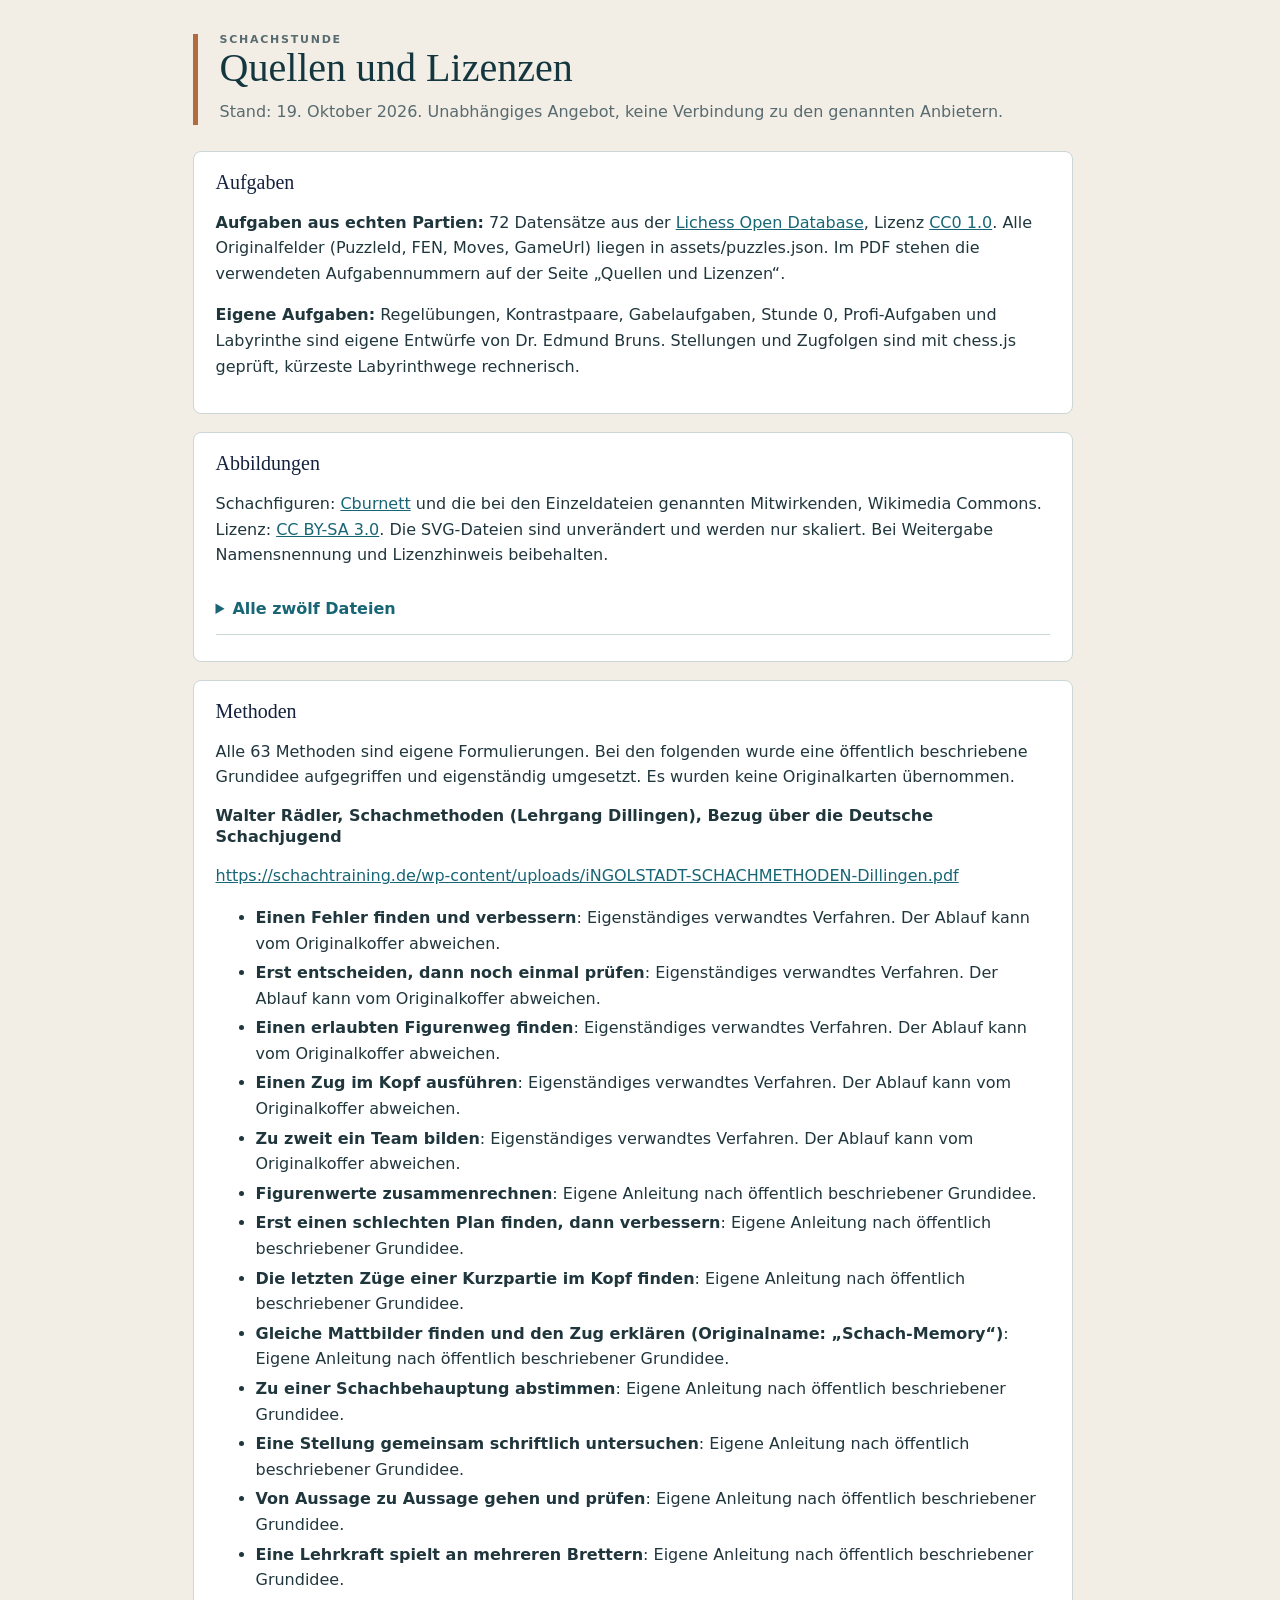
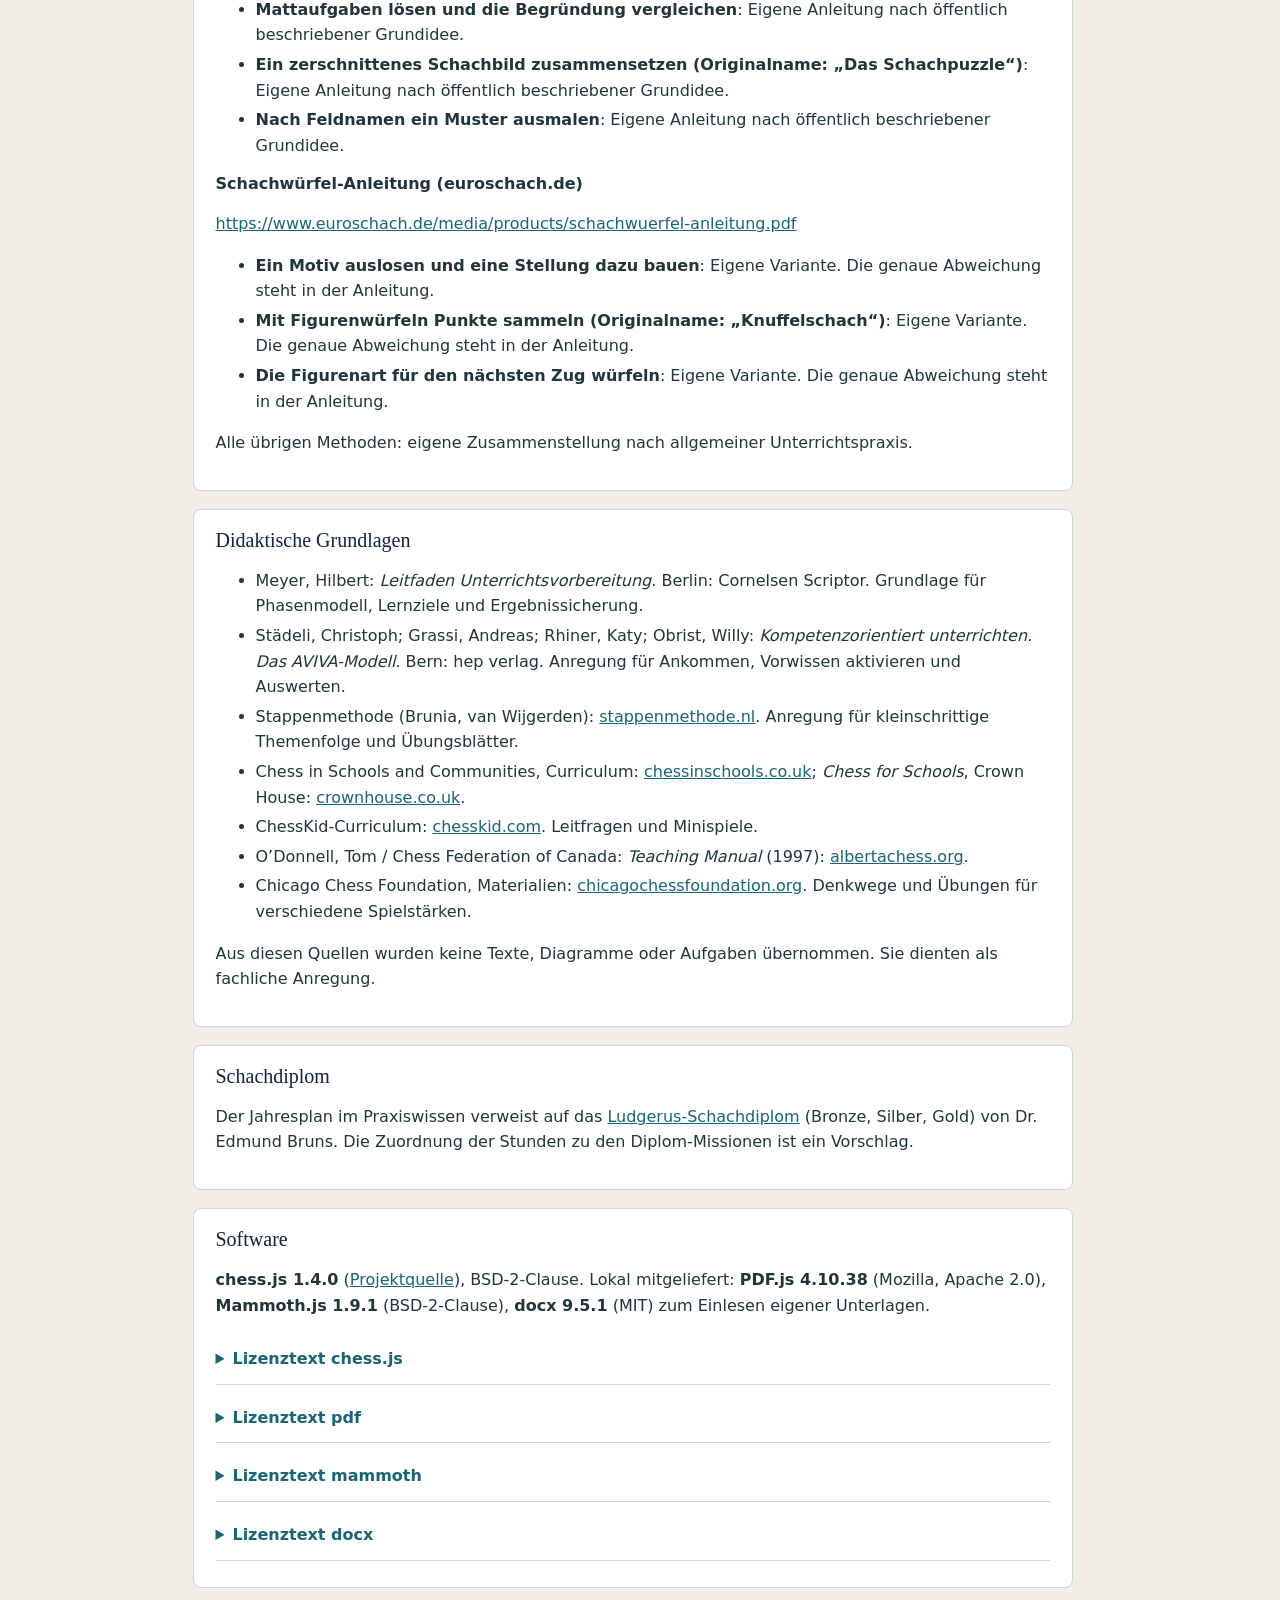
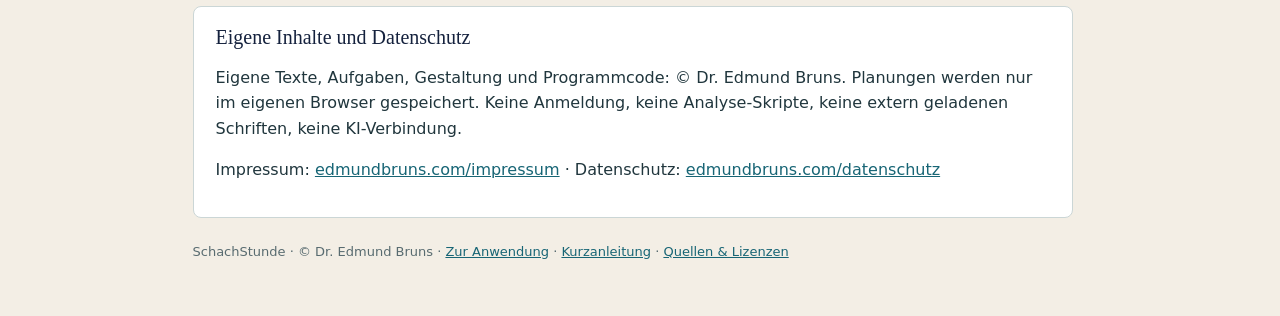
==== commit 329940e5: "Jahresplan Bronze: Stundenverläufe mit Material aus dem Ludgerus-Schachdiplom, je Zeile mindestens 6" ====
--- a/LICENSES.html
+++ b/LICENSES.html
@@ -1,4 +1,4 @@
-<!doctype html><html lang="de"><meta charset="utf-8"><meta name="viewport" content="width=device-width,initial-scale=1"><title>Quellen und Lizenzen · SchachStunde</title><link rel="stylesheet" href="style.css"><style>body{margin:0;background:#f3eee5;color:#20363d;font:16px/1.6 system-ui,"Segoe UI",Arial,sans-serif}</style><body class="docbody"><div class="docpage"><div class="dochead"><p class="doceyebrow">SchachStunde</p><h1>Quellen und Lizenzen</h1><p>Stand: 18. Oktober 2026. Unabhängiges Angebot, keine Verbindung zu den genannten Anbietern.</p></div><section class="docsec"><h2>Aufgaben</h2><p><b>Aufgaben aus echten Partien:</b> 72 Datensätze aus der <a href="https://database.lichess.org/#puzzles">Lichess Open Database</a>, Lizenz <a href="https://creativecommons.org/publicdomain/zero/1.0/">CC0 1.0</a>. Alle Originalfelder (PuzzleId, FEN, Moves, GameUrl) liegen in assets/puzzles.json. Im PDF stehen die verwendeten Aufgabennummern auf der Seite „Quellen und Lizenzen“.</p><p><b>Eigene Aufgaben:</b> Regelübungen, Kontrastpaare, Gabelaufgaben, Stunde 0, Profi-Aufgaben und Labyrinthe sind eigene Entwürfe von Dr. Edmund Bruns. Stellungen und Zugfolgen sind mit chess.js geprüft, kürzeste Labyrinthwege rechnerisch.</p></section><section class="docsec"><h2>Abbildungen</h2><p>Schachfiguren: <a href="https://commons.wikimedia.org/wiki/User:Cburnett">Cburnett</a> und die bei den Einzeldateien genannten Mitwirkenden, Wikimedia Commons. Lizenz: <a href="https://creativecommons.org/licenses/by-sa/3.0/">CC BY-SA 3.0</a>. Die SVG-Dateien sind unverändert und werden nur skaliert. Bei Weitergabe Namensnennung und Lizenzhinweis beibehalten.</p><details><summary>Alle zwölf Dateien</summary><ul><li><a href="https://commons.wikimedia.org/wiki/File:Chess_plt45.svg">Chess_plt45.svg</a></li><li><a href="https://commons.wikimedia.org/wiki/File:Chess_pdt45.svg">Chess_pdt45.svg</a></li><li><a href="https://commons.wikimedia.org/wiki/File:Chess_rlt45.svg">Chess_rlt45.svg</a></li><li><a href="https://commons.wikimedia.org/wiki/File:Chess_rdt45.svg">Chess_rdt45.svg</a></li><li><a href="https://commons.wikimedia.org/wiki/File:Chess_nlt45.svg">Chess_nlt45.svg</a></li><li><a href="https://commons.wikimedia.org/wiki/File:Chess_ndt45.svg">Chess_ndt45.svg</a></li><li><a href="https://commons.wikimedia.org/wiki/File:Chess_blt45.svg">Chess_blt45.svg</a></li><li><a href="https://commons.wikimedia.org/wiki/File:Chess_bdt45.svg">Chess_bdt45.svg</a></li><li><a href="https://commons.wikimedia.org/wiki/File:Chess_qlt45.svg">Chess_qlt45.svg</a></li><li><a href="https://commons.wikimedia.org/wiki/File:Chess_qdt45.svg">Chess_qdt45.svg</a></li><li><a href="https://commons.wikimedia.org/wiki/File:Chess_klt45.svg">Chess_klt45.svg</a></li><li><a href="https://commons.wikimedia.org/wiki/File:Chess_kdt45.svg">Chess_kdt45.svg</a></li></ul></details></section><section class="docsec"><h2>Methoden</h2><p>Alle 63 Methoden sind eigene Formulierungen. Bei den folgenden wurde eine öffentlich beschriebene Grundidee aufgegriffen und eigenständig umgesetzt. Es wurden keine Originalkarten übernommen.</p><h3>Walter Rädler, Schachmethoden (Lehrgang Dillingen), Bezug über die Deutsche Schachjugend</h3><p><a href="https://schachtraining.de/wp-content/uploads/iNGOLSTADT-SCHACHMETHODEN-Dillingen.pdf">https://schachtraining.de/wp-content/uploads/iNGOLSTADT-SCHACHMETHODEN-Dillingen.pdf</a></p><ul><li><b>Einen Fehler finden und verbessern</b>: Eigenständiges verwandtes Verfahren. Der Ablauf kann vom Originalkoffer abweichen.</li><li><b>Erst entscheiden, dann noch einmal prüfen</b>: Eigenständiges verwandtes Verfahren. Der Ablauf kann vom Originalkoffer abweichen.</li><li><b>Einen erlaubten Figurenweg finden</b>: Eigenständiges verwandtes Verfahren. Der Ablauf kann vom Originalkoffer abweichen.</li><li><b>Einen Zug im Kopf ausführen</b>: Eigenständiges verwandtes Verfahren. Der Ablauf kann vom Originalkoffer abweichen.</li><li><b>Zu zweit ein Team bilden</b>: Eigenständiges verwandtes Verfahren. Der Ablauf kann vom Originalkoffer abweichen.</li><li><b>Figurenwerte zusammenrechnen</b>: Eigene Anleitung nach öffentlich beschriebener Grundidee.</li><li><b>Erst einen schlechten Plan finden, dann verbessern</b>: Eigene Anleitung nach öffentlich beschriebener Grundidee.</li><li><b>Die letzten Züge einer Kurzpartie im Kopf finden</b>: Eigene Anleitung nach öffentlich beschriebener Grundidee.</li><li><b>Gleiche Mattbilder finden und den Zug erklären (Originalname: „Schach-Memory“)</b>: Eigene Anleitung nach öffentlich beschriebener Grundidee.</li><li><b>Zu einer Schachbehauptung abstimmen</b>: Eigene Anleitung nach öffentlich beschriebener Grundidee.</li><li><b>Eine Stellung gemeinsam schriftlich untersuchen</b>: Eigene Anleitung nach öffentlich beschriebener Grundidee.</li><li><b>Von Aussage zu Aussage gehen und prüfen</b>: Eigene Anleitung nach öffentlich beschriebener Grundidee.</li><li><b>Eine Lehrkraft spielt an mehreren Brettern</b>: Eigene Anleitung nach öffentlich beschriebener Grundidee.</li><li><b>Mattaufgaben lösen und die Begründung vergleichen</b>: Eigene Anleitung nach öffentlich beschriebener Grundidee.</li><li><b>Ein zerschnittenes Schachbild zusammensetzen (Originalname: „Das Schachpuzzle“)</b>: Eigene Anleitung nach öffentlich beschriebener Grundidee.</li><li><b>Nach Feldnamen ein Muster ausmalen</b>: Eigene Anleitung nach öffentlich beschriebener Grundidee.</li></ul><h3>Schachwürfel-Anleitung (euroschach.de)</h3><p><a href="https://www.euroschach.de/media/products/schachwuerfel-anleitung.pdf">https://www.euroschach.de/media/products/schachwuerfel-anleitung.pdf</a></p><ul><li><b>Ein Motiv auslosen und eine Stellung dazu bauen</b>: Eigene Variante. Die genaue Abweichung steht in der Anleitung.</li><li><b>Mit Figurenwürfeln Punkte sammeln (Originalname: „Knuffelschach“)</b>: Eigene Variante. Die genaue Abweichung steht in der Anleitung.</li><li><b>Die Figurenart für den nächsten Zug würfeln</b>: Eigene Variante. Die genaue Abweichung steht in der Anleitung.</li></ul><p>Alle übrigen Methoden: eigene Zusammenstellung nach allgemeiner Unterrichtspraxis.</p></section><section class="docsec"><h2>Didaktische Grundlagen</h2><ul><li>Meyer, Hilbert: <i>Leitfaden Unterrichtsvorbereitung</i>. Berlin: Cornelsen Scriptor. Grundlage für Phasenmodell, Lernziele und Ergebnissicherung.</li><li>Städeli, Christoph; Grassi, Andreas; Rhiner, Katy; Obrist, Willy: <i>Kompetenzorientiert unterrichten. Das AVIVA-Modell</i>. Bern: hep verlag. Anregung für Ankommen, Vorwissen aktivieren und Auswerten.</li><li>Stappenmethode (Brunia, van Wijgerden): <a href="https://www.stappenmethode.nl/en/material/step1">stappenmethode.nl</a>. Anregung für kleinschrittige Themenfolge und Übungsblätter.</li><li>Chess in Schools and Communities, Curriculum: <a href="https://www.chessinschools.co.uk/csc-curriculum">chessinschools.co.uk</a>; <i>Chess for Schools</i>, Crown House: <a href="https://www.crownhouse.co.uk/chess-for-schools">crownhouse.co.uk</a>.</li><li>ChessKid-Curriculum: <a href="https://www.chesskid.com/learn/articles/chesskidcoms-curriculum">chesskid.com</a>. Leitfragen und Minispiele.</li><li>O’Donnell, Tom / Chess Federation of Canada: <i>Teaching Manual</i> (1997): <a href="https://www.albertachess.org/Teaching%20Manual.pdf">albertachess.org</a>.</li><li>Chicago Chess Foundation, Materialien: <a href="https://chicagochessfoundation.org/resources">chicagochessfoundation.org</a>. Denkwege und Übungen für verschiedene Spielstärken.</li></ul><p>Aus diesen Quellen wurden keine Texte, Diagramme oder Aufgaben übernommen. Sie dienten als fachliche Anregung.</p></section><section class="docsec"><h2>Schachdiplom</h2><p>Der Jahresplan im Praxiswissen verweist auf das <a href="https://ludgerus-schachdiplom.netlify.app/">Ludgerus-Schachdiplom</a> (Bronze, Silber, Gold) von Dr. Edmund Bruns. Die Zuordnung der Stunden zu den Diplom-Missionen ist ein Vorschlag.</p></section><section class="docsec"><h2>Software</h2><p><b>chess.js 1.4.0</b> (<a href="https://github.com/jhlywa/chess.js">Projektquelle</a>), BSD-2-Clause. Lokal mitgeliefert: <b>PDF.js 4.10.38</b> (Mozilla, Apache 2.0), <b>Mammoth.js 1.9.1</b> (BSD-2-Clause), <b>docx 9.5.1</b> (MIT) zum Einlesen eigener Unterlagen.</p><details><summary>Lizenztext chess.js</summary><pre>Copyright (c) 2025, Jeff Hlywa (jhlywa@gmail.com)
+<!doctype html><html lang="de"><meta charset="utf-8"><meta name="viewport" content="width=device-width,initial-scale=1"><title>Quellen und Lizenzen · SchachStunde</title><link rel="stylesheet" href="style.css"><style>body{margin:0;background:#f3eee5;color:#20363d;font:16px/1.6 system-ui,"Segoe UI",Arial,sans-serif}</style><body class="docbody"><div class="docpage"><div class="dochead"><p class="doceyebrow">SchachStunde</p><h1>Quellen und Lizenzen</h1><p>Stand: 19. Oktober 2026. Unabhängiges Angebot, keine Verbindung zu den genannten Anbietern.</p></div><section class="docsec"><h2>Aufgaben</h2><p><b>Aufgaben aus echten Partien:</b> 72 Datensätze aus der <a href="https://database.lichess.org/#puzzles">Lichess Open Database</a>, Lizenz <a href="https://creativecommons.org/publicdomain/zero/1.0/">CC0 1.0</a>. Alle Originalfelder (PuzzleId, FEN, Moves, GameUrl) liegen in assets/puzzles.json. Im PDF stehen die verwendeten Aufgabennummern auf der Seite „Quellen und Lizenzen“.</p><p><b>Eigene Aufgaben:</b> Regelübungen, Kontrastpaare, Gabelaufgaben, Stunde 0, Profi-Aufgaben und Labyrinthe sind eigene Entwürfe von Dr. Edmund Bruns. Stellungen und Zugfolgen sind mit chess.js geprüft, kürzeste Labyrinthwege rechnerisch.</p></section><section class="docsec"><h2>Abbildungen</h2><p>Schachfiguren: <a href="https://commons.wikimedia.org/wiki/User:Cburnett">Cburnett</a> und die bei den Einzeldateien genannten Mitwirkenden, Wikimedia Commons. Lizenz: <a href="https://creativecommons.org/licenses/by-sa/3.0/">CC BY-SA 3.0</a>. Die SVG-Dateien sind unverändert und werden nur skaliert. Bei Weitergabe Namensnennung und Lizenzhinweis beibehalten.</p><details><summary>Alle zwölf Dateien</summary><ul><li><a href="https://commons.wikimedia.org/wiki/File:Chess_plt45.svg">Chess_plt45.svg</a></li><li><a href="https://commons.wikimedia.org/wiki/File:Chess_pdt45.svg">Chess_pdt45.svg</a></li><li><a href="https://commons.wikimedia.org/wiki/File:Chess_rlt45.svg">Chess_rlt45.svg</a></li><li><a href="https://commons.wikimedia.org/wiki/File:Chess_rdt45.svg">Chess_rdt45.svg</a></li><li><a href="https://commons.wikimedia.org/wiki/File:Chess_nlt45.svg">Chess_nlt45.svg</a></li><li><a href="https://commons.wikimedia.org/wiki/File:Chess_ndt45.svg">Chess_ndt45.svg</a></li><li><a href="https://commons.wikimedia.org/wiki/File:Chess_blt45.svg">Chess_blt45.svg</a></li><li><a href="https://commons.wikimedia.org/wiki/File:Chess_bdt45.svg">Chess_bdt45.svg</a></li><li><a href="https://commons.wikimedia.org/wiki/File:Chess_qlt45.svg">Chess_qlt45.svg</a></li><li><a href="https://commons.wikimedia.org/wiki/File:Chess_qdt45.svg">Chess_qdt45.svg</a></li><li><a href="https://commons.wikimedia.org/wiki/File:Chess_klt45.svg">Chess_klt45.svg</a></li><li><a href="https://commons.wikimedia.org/wiki/File:Chess_kdt45.svg">Chess_kdt45.svg</a></li></ul></details></section><section class="docsec"><h2>Methoden</h2><p>Alle 63 Methoden sind eigene Formulierungen. Bei den folgenden wurde eine öffentlich beschriebene Grundidee aufgegriffen und eigenständig umgesetzt. Es wurden keine Originalkarten übernommen.</p><h3>Walter Rädler, Schachmethoden (Lehrgang Dillingen), Bezug über die Deutsche Schachjugend</h3><p><a href="https://schachtraining.de/wp-content/uploads/iNGOLSTADT-SCHACHMETHODEN-Dillingen.pdf">https://schachtraining.de/wp-content/uploads/iNGOLSTADT-SCHACHMETHODEN-Dillingen.pdf</a></p><ul><li><b>Einen Fehler finden und verbessern</b>: Eigenständiges verwandtes Verfahren. Der Ablauf kann vom Originalkoffer abweichen.</li><li><b>Erst entscheiden, dann noch einmal prüfen</b>: Eigenständiges verwandtes Verfahren. Der Ablauf kann vom Originalkoffer abweichen.</li><li><b>Einen erlaubten Figurenweg finden</b>: Eigenständiges verwandtes Verfahren. Der Ablauf kann vom Originalkoffer abweichen.</li><li><b>Einen Zug im Kopf ausführen</b>: Eigenständiges verwandtes Verfahren. Der Ablauf kann vom Originalkoffer abweichen.</li><li><b>Zu zweit ein Team bilden</b>: Eigenständiges verwandtes Verfahren. Der Ablauf kann vom Originalkoffer abweichen.</li><li><b>Figurenwerte zusammenrechnen</b>: Eigene Anleitung nach öffentlich beschriebener Grundidee.</li><li><b>Erst einen schlechten Plan finden, dann verbessern</b>: Eigene Anleitung nach öffentlich beschriebener Grundidee.</li><li><b>Die letzten Züge einer Kurzpartie im Kopf finden</b>: Eigene Anleitung nach öffentlich beschriebener Grundidee.</li><li><b>Gleiche Mattbilder finden und den Zug erklären (Originalname: „Schach-Memory“)</b>: Eigene Anleitung nach öffentlich beschriebener Grundidee.</li><li><b>Zu einer Schachbehauptung abstimmen</b>: Eigene Anleitung nach öffentlich beschriebener Grundidee.</li><li><b>Eine Stellung gemeinsam schriftlich untersuchen</b>: Eigene Anleitung nach öffentlich beschriebener Grundidee.</li><li><b>Von Aussage zu Aussage gehen und prüfen</b>: Eigene Anleitung nach öffentlich beschriebener Grundidee.</li><li><b>Eine Lehrkraft spielt an mehreren Brettern</b>: Eigene Anleitung nach öffentlich beschriebener Grundidee.</li><li><b>Mattaufgaben lösen und die Begründung vergleichen</b>: Eigene Anleitung nach öffentlich beschriebener Grundidee.</li><li><b>Ein zerschnittenes Schachbild zusammensetzen (Originalname: „Das Schachpuzzle“)</b>: Eigene Anleitung nach öffentlich beschriebener Grundidee.</li><li><b>Nach Feldnamen ein Muster ausmalen</b>: Eigene Anleitung nach öffentlich beschriebener Grundidee.</li></ul><h3>Schachwürfel-Anleitung (euroschach.de)</h3><p><a href="https://www.euroschach.de/media/products/schachwuerfel-anleitung.pdf">https://www.euroschach.de/media/products/schachwuerfel-anleitung.pdf</a></p><ul><li><b>Ein Motiv auslosen und eine Stellung dazu bauen</b>: Eigene Variante. Die genaue Abweichung steht in der Anleitung.</li><li><b>Mit Figurenwürfeln Punkte sammeln (Originalname: „Knuffelschach“)</b>: Eigene Variante. Die genaue Abweichung steht in der Anleitung.</li><li><b>Die Figurenart für den nächsten Zug würfeln</b>: Eigene Variante. Die genaue Abweichung steht in der Anleitung.</li></ul><p>Alle übrigen Methoden: eigene Zusammenstellung nach allgemeiner Unterrichtspraxis.</p></section><section class="docsec"><h2>Didaktische Grundlagen</h2><ul><li>Meyer, Hilbert: <i>Leitfaden Unterrichtsvorbereitung</i>. Berlin: Cornelsen Scriptor. Grundlage für Phasenmodell, Lernziele und Ergebnissicherung.</li><li>Städeli, Christoph; Grassi, Andreas; Rhiner, Katy; Obrist, Willy: <i>Kompetenzorientiert unterrichten. Das AVIVA-Modell</i>. Bern: hep verlag. Anregung für Ankommen, Vorwissen aktivieren und Auswerten.</li><li>Stappenmethode (Brunia, van Wijgerden): <a href="https://www.stappenmethode.nl/en/material/step1">stappenmethode.nl</a>. Anregung für kleinschrittige Themenfolge und Übungsblätter.</li><li>Chess in Schools and Communities, Curriculum: <a href="https://www.chessinschools.co.uk/csc-curriculum">chessinschools.co.uk</a>; <i>Chess for Schools</i>, Crown House: <a href="https://www.crownhouse.co.uk/chess-for-schools">crownhouse.co.uk</a>.</li><li>ChessKid-Curriculum: <a href="https://www.chesskid.com/learn/articles/chesskidcoms-curriculum">chesskid.com</a>. Leitfragen und Minispiele.</li><li>O’Donnell, Tom / Chess Federation of Canada: <i>Teaching Manual</i> (1997): <a href="https://www.albertachess.org/Teaching%20Manual.pdf">albertachess.org</a>.</li><li>Chicago Chess Foundation, Materialien: <a href="https://chicagochessfoundation.org/resources">chicagochessfoundation.org</a>. Denkwege und Übungen für verschiedene Spielstärken.</li></ul><p>Aus diesen Quellen wurden keine Texte, Diagramme oder Aufgaben übernommen. Sie dienten als fachliche Anregung.</p></section><section class="docsec"><h2>Schachdiplom</h2><p>Der Jahresplan im Praxiswissen verweist auf das <a href="https://ludgerus-schachdiplom.netlify.app/">Ludgerus-Schachdiplom</a> (Bronze, Silber, Gold) von Dr. Edmund Bruns. Die Zuordnung der Stunden zu den Diplom-Missionen ist ein Vorschlag.</p></section><section class="docsec"><h2>Software</h2><p><b>chess.js 1.4.0</b> (<a href="https://github.com/jhlywa/chess.js">Projektquelle</a>), BSD-2-Clause. Lokal mitgeliefert: <b>PDF.js 4.10.38</b> (Mozilla, Apache 2.0), <b>Mammoth.js 1.9.1</b> (BSD-2-Clause), <b>docx 9.5.1</b> (MIT) zum Einlesen eigener Unterlagen.</p><details><summary>Lizenztext chess.js</summary><pre>Copyright (c) 2025, Jeff Hlywa (jhlywa@gmail.com)
 All rights reserved.
 
 Redistribution and use in source and binary forms, with or without
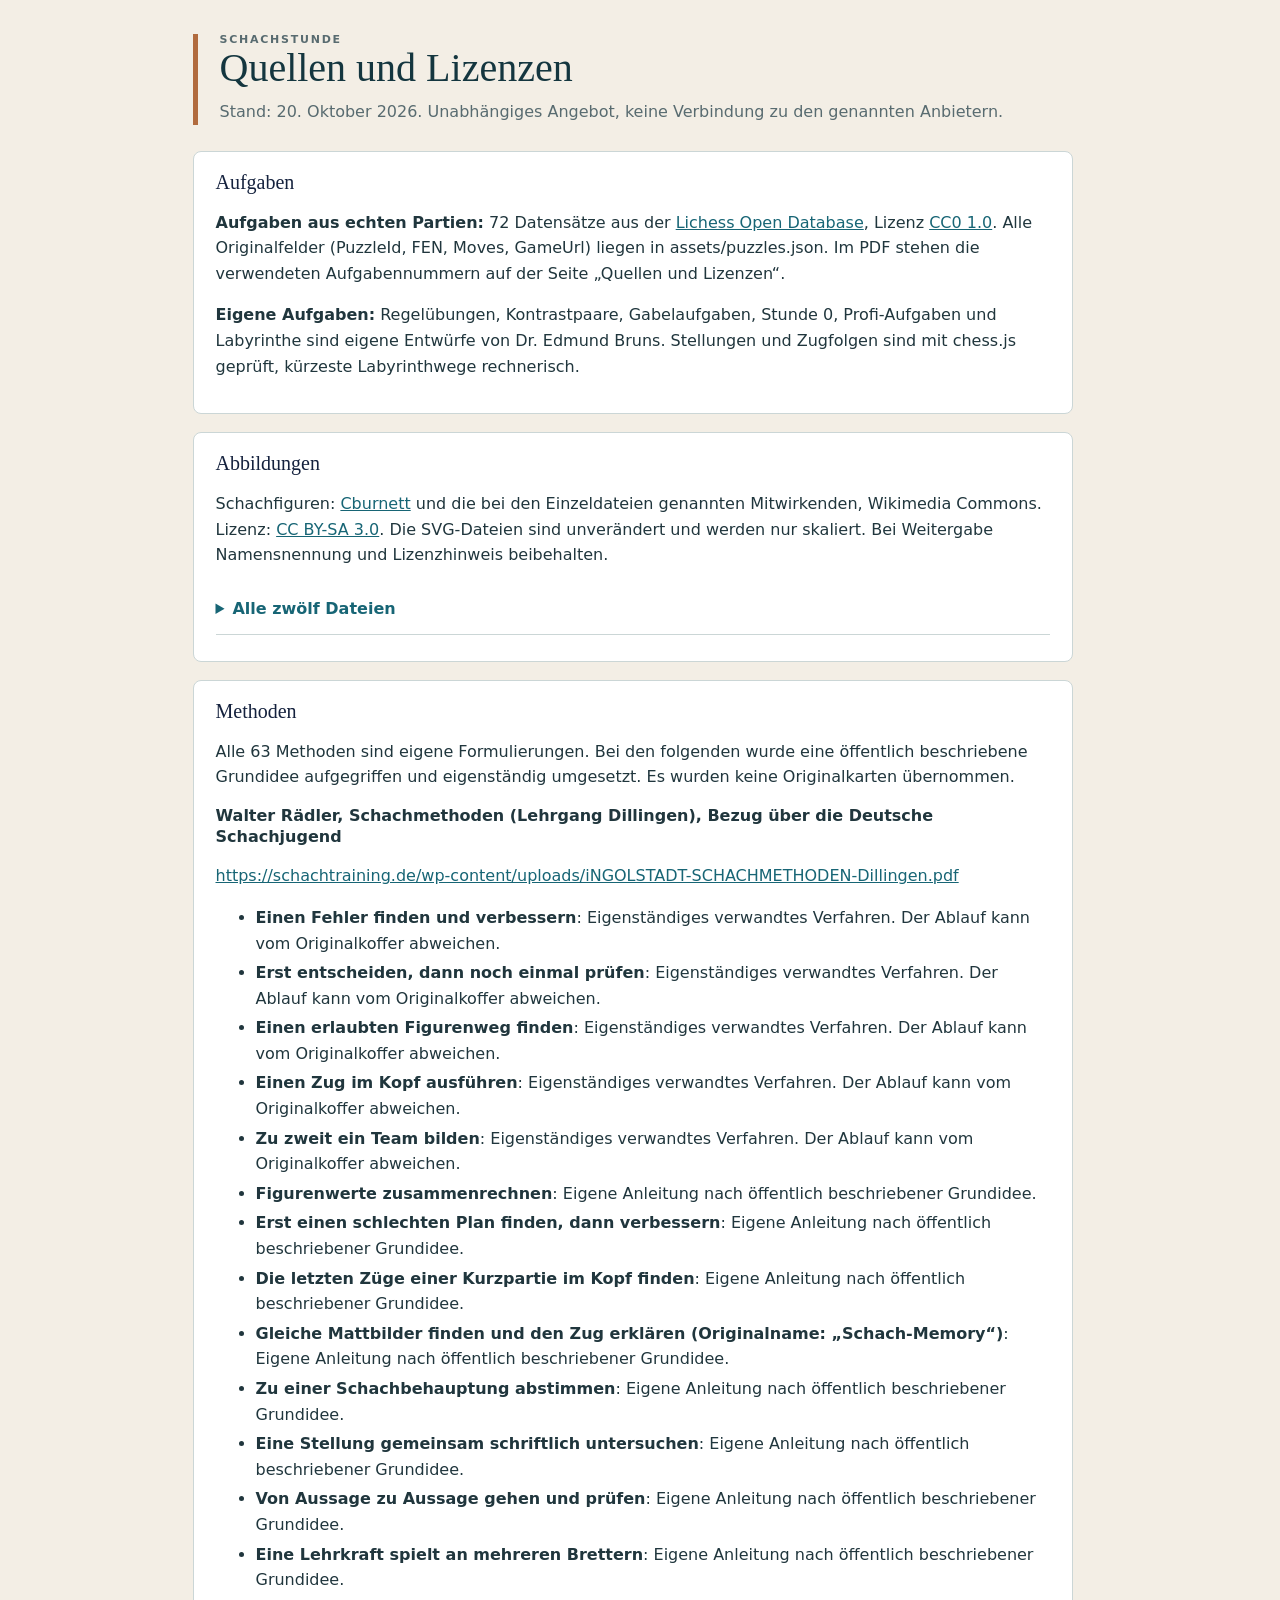
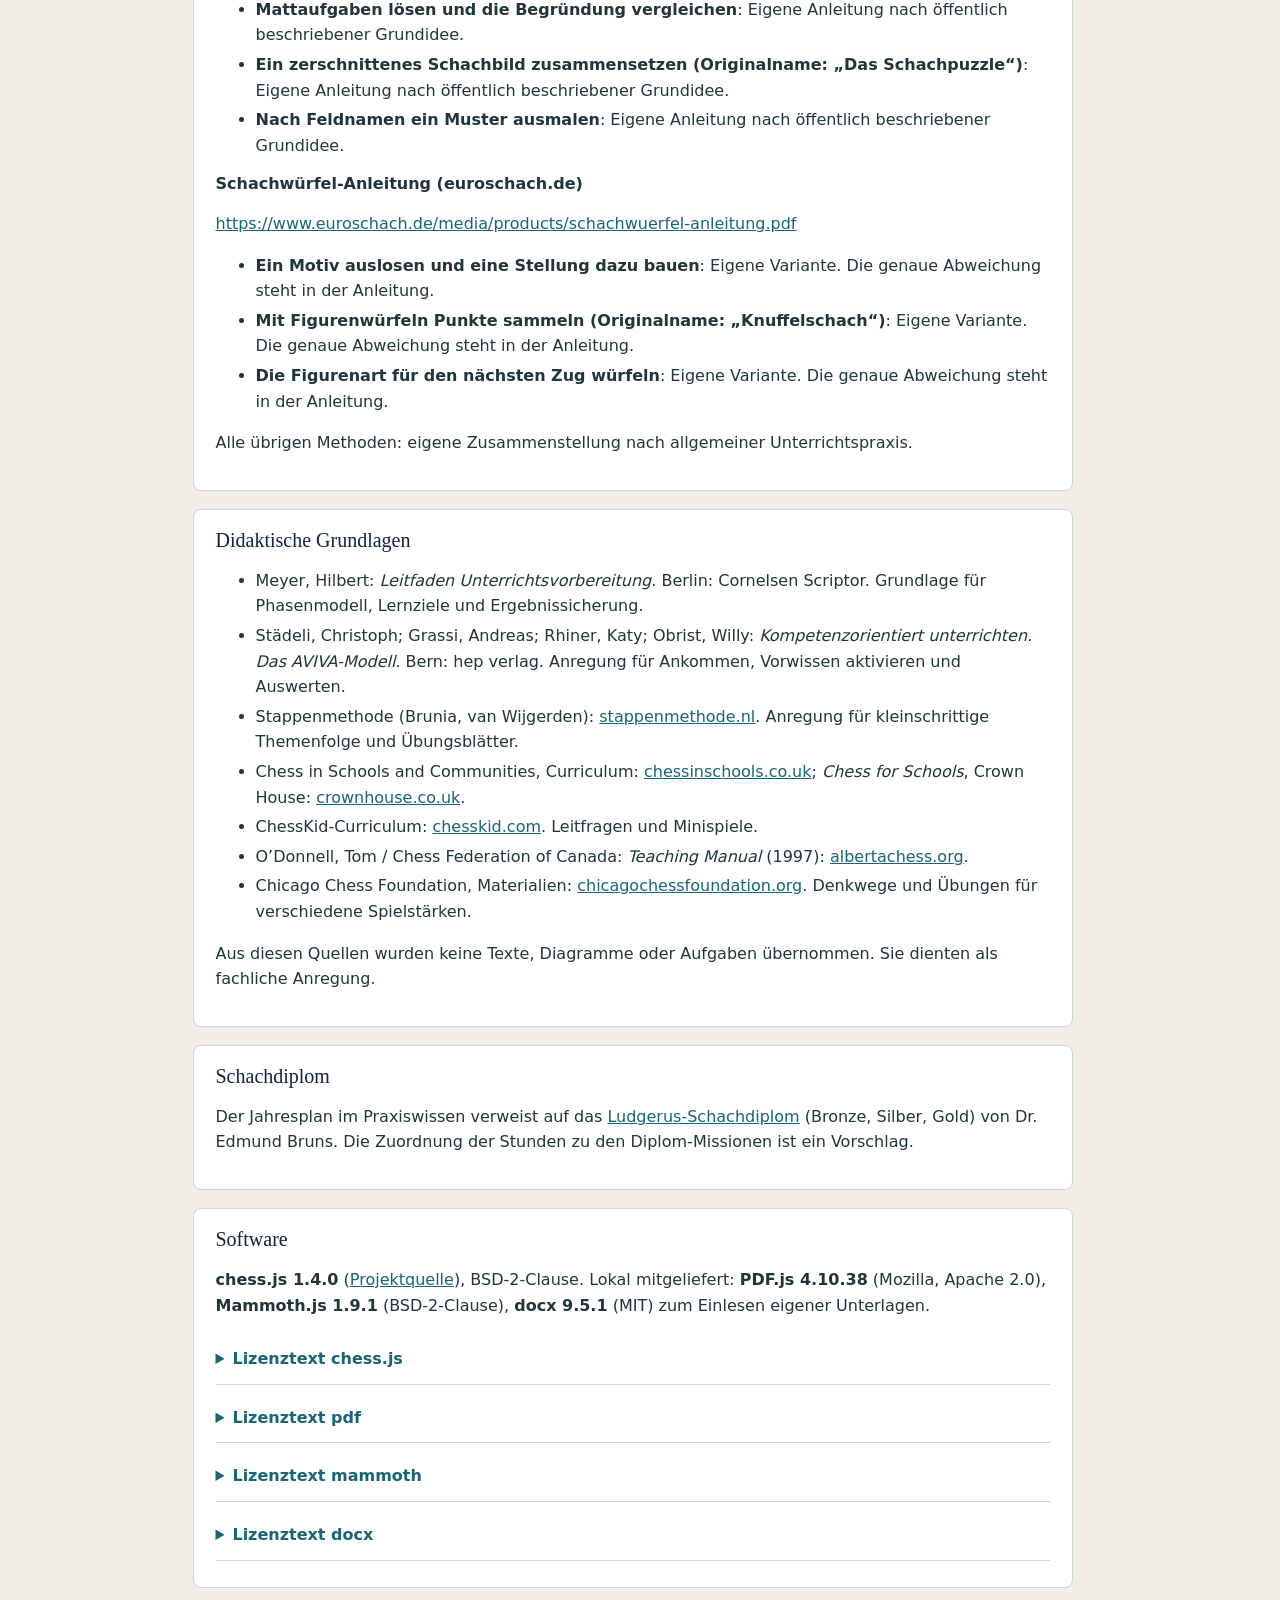
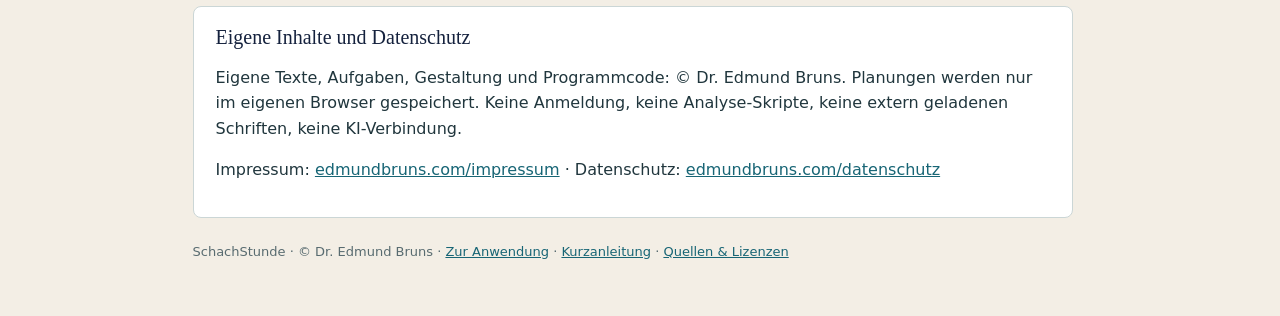
==== commit 61a31f9e: "Jahresplan: Woche 3 Turm und Läufer, Woche 1 und 2 mit Vorwissen, Kürzung, Nachbereitung und Spielvi" ====
--- a/LICENSES.html
+++ b/LICENSES.html
@@ -1,4 +1,4 @@
-<!doctype html><html lang="de"><meta charset="utf-8"><meta name="viewport" content="width=device-width,initial-scale=1"><title>Quellen und Lizenzen · SchachStunde</title><link rel="stylesheet" href="style.css"><style>body{margin:0;background:#f3eee5;color:#20363d;font:16px/1.6 system-ui,"Segoe UI",Arial,sans-serif}</style><body class="docbody"><div class="docpage"><div class="dochead"><p class="doceyebrow">SchachStunde</p><h1>Quellen und Lizenzen</h1><p>Stand: 19. Oktober 2026. Unabhängiges Angebot, keine Verbindung zu den genannten Anbietern.</p></div><section class="docsec"><h2>Aufgaben</h2><p><b>Aufgaben aus echten Partien:</b> 72 Datensätze aus der <a href="https://database.lichess.org/#puzzles">Lichess Open Database</a>, Lizenz <a href="https://creativecommons.org/publicdomain/zero/1.0/">CC0 1.0</a>. Alle Originalfelder (PuzzleId, FEN, Moves, GameUrl) liegen in assets/puzzles.json. Im PDF stehen die verwendeten Aufgabennummern auf der Seite „Quellen und Lizenzen“.</p><p><b>Eigene Aufgaben:</b> Regelübungen, Kontrastpaare, Gabelaufgaben, Stunde 0, Profi-Aufgaben und Labyrinthe sind eigene Entwürfe von Dr. Edmund Bruns. Stellungen und Zugfolgen sind mit chess.js geprüft, kürzeste Labyrinthwege rechnerisch.</p></section><section class="docsec"><h2>Abbildungen</h2><p>Schachfiguren: <a href="https://commons.wikimedia.org/wiki/User:Cburnett">Cburnett</a> und die bei den Einzeldateien genannten Mitwirkenden, Wikimedia Commons. Lizenz: <a href="https://creativecommons.org/licenses/by-sa/3.0/">CC BY-SA 3.0</a>. Die SVG-Dateien sind unverändert und werden nur skaliert. Bei Weitergabe Namensnennung und Lizenzhinweis beibehalten.</p><details><summary>Alle zwölf Dateien</summary><ul><li><a href="https://commons.wikimedia.org/wiki/File:Chess_plt45.svg">Chess_plt45.svg</a></li><li><a href="https://commons.wikimedia.org/wiki/File:Chess_pdt45.svg">Chess_pdt45.svg</a></li><li><a href="https://commons.wikimedia.org/wiki/File:Chess_rlt45.svg">Chess_rlt45.svg</a></li><li><a href="https://commons.wikimedia.org/wiki/File:Chess_rdt45.svg">Chess_rdt45.svg</a></li><li><a href="https://commons.wikimedia.org/wiki/File:Chess_nlt45.svg">Chess_nlt45.svg</a></li><li><a href="https://commons.wikimedia.org/wiki/File:Chess_ndt45.svg">Chess_ndt45.svg</a></li><li><a href="https://commons.wikimedia.org/wiki/File:Chess_blt45.svg">Chess_blt45.svg</a></li><li><a href="https://commons.wikimedia.org/wiki/File:Chess_bdt45.svg">Chess_bdt45.svg</a></li><li><a href="https://commons.wikimedia.org/wiki/File:Chess_qlt45.svg">Chess_qlt45.svg</a></li><li><a href="https://commons.wikimedia.org/wiki/File:Chess_qdt45.svg">Chess_qdt45.svg</a></li><li><a href="https://commons.wikimedia.org/wiki/File:Chess_klt45.svg">Chess_klt45.svg</a></li><li><a href="https://commons.wikimedia.org/wiki/File:Chess_kdt45.svg">Chess_kdt45.svg</a></li></ul></details></section><section class="docsec"><h2>Methoden</h2><p>Alle 63 Methoden sind eigene Formulierungen. Bei den folgenden wurde eine öffentlich beschriebene Grundidee aufgegriffen und eigenständig umgesetzt. Es wurden keine Originalkarten übernommen.</p><h3>Walter Rädler, Schachmethoden (Lehrgang Dillingen), Bezug über die Deutsche Schachjugend</h3><p><a href="https://schachtraining.de/wp-content/uploads/iNGOLSTADT-SCHACHMETHODEN-Dillingen.pdf">https://schachtraining.de/wp-content/uploads/iNGOLSTADT-SCHACHMETHODEN-Dillingen.pdf</a></p><ul><li><b>Einen Fehler finden und verbessern</b>: Eigenständiges verwandtes Verfahren. Der Ablauf kann vom Originalkoffer abweichen.</li><li><b>Erst entscheiden, dann noch einmal prüfen</b>: Eigenständiges verwandtes Verfahren. Der Ablauf kann vom Originalkoffer abweichen.</li><li><b>Einen erlaubten Figurenweg finden</b>: Eigenständiges verwandtes Verfahren. Der Ablauf kann vom Originalkoffer abweichen.</li><li><b>Einen Zug im Kopf ausführen</b>: Eigenständiges verwandtes Verfahren. Der Ablauf kann vom Originalkoffer abweichen.</li><li><b>Zu zweit ein Team bilden</b>: Eigenständiges verwandtes Verfahren. Der Ablauf kann vom Originalkoffer abweichen.</li><li><b>Figurenwerte zusammenrechnen</b>: Eigene Anleitung nach öffentlich beschriebener Grundidee.</li><li><b>Erst einen schlechten Plan finden, dann verbessern</b>: Eigene Anleitung nach öffentlich beschriebener Grundidee.</li><li><b>Die letzten Züge einer Kurzpartie im Kopf finden</b>: Eigene Anleitung nach öffentlich beschriebener Grundidee.</li><li><b>Gleiche Mattbilder finden und den Zug erklären (Originalname: „Schach-Memory“)</b>: Eigene Anleitung nach öffentlich beschriebener Grundidee.</li><li><b>Zu einer Schachbehauptung abstimmen</b>: Eigene Anleitung nach öffentlich beschriebener Grundidee.</li><li><b>Eine Stellung gemeinsam schriftlich untersuchen</b>: Eigene Anleitung nach öffentlich beschriebener Grundidee.</li><li><b>Von Aussage zu Aussage gehen und prüfen</b>: Eigene Anleitung nach öffentlich beschriebener Grundidee.</li><li><b>Eine Lehrkraft spielt an mehreren Brettern</b>: Eigene Anleitung nach öffentlich beschriebener Grundidee.</li><li><b>Mattaufgaben lösen und die Begründung vergleichen</b>: Eigene Anleitung nach öffentlich beschriebener Grundidee.</li><li><b>Ein zerschnittenes Schachbild zusammensetzen (Originalname: „Das Schachpuzzle“)</b>: Eigene Anleitung nach öffentlich beschriebener Grundidee.</li><li><b>Nach Feldnamen ein Muster ausmalen</b>: Eigene Anleitung nach öffentlich beschriebener Grundidee.</li></ul><h3>Schachwürfel-Anleitung (euroschach.de)</h3><p><a href="https://www.euroschach.de/media/products/schachwuerfel-anleitung.pdf">https://www.euroschach.de/media/products/schachwuerfel-anleitung.pdf</a></p><ul><li><b>Ein Motiv auslosen und eine Stellung dazu bauen</b>: Eigene Variante. Die genaue Abweichung steht in der Anleitung.</li><li><b>Mit Figurenwürfeln Punkte sammeln (Originalname: „Knuffelschach“)</b>: Eigene Variante. Die genaue Abweichung steht in der Anleitung.</li><li><b>Die Figurenart für den nächsten Zug würfeln</b>: Eigene Variante. Die genaue Abweichung steht in der Anleitung.</li></ul><p>Alle übrigen Methoden: eigene Zusammenstellung nach allgemeiner Unterrichtspraxis.</p></section><section class="docsec"><h2>Didaktische Grundlagen</h2><ul><li>Meyer, Hilbert: <i>Leitfaden Unterrichtsvorbereitung</i>. Berlin: Cornelsen Scriptor. Grundlage für Phasenmodell, Lernziele und Ergebnissicherung.</li><li>Städeli, Christoph; Grassi, Andreas; Rhiner, Katy; Obrist, Willy: <i>Kompetenzorientiert unterrichten. Das AVIVA-Modell</i>. Bern: hep verlag. Anregung für Ankommen, Vorwissen aktivieren und Auswerten.</li><li>Stappenmethode (Brunia, van Wijgerden): <a href="https://www.stappenmethode.nl/en/material/step1">stappenmethode.nl</a>. Anregung für kleinschrittige Themenfolge und Übungsblätter.</li><li>Chess in Schools and Communities, Curriculum: <a href="https://www.chessinschools.co.uk/csc-curriculum">chessinschools.co.uk</a>; <i>Chess for Schools</i>, Crown House: <a href="https://www.crownhouse.co.uk/chess-for-schools">crownhouse.co.uk</a>.</li><li>ChessKid-Curriculum: <a href="https://www.chesskid.com/learn/articles/chesskidcoms-curriculum">chesskid.com</a>. Leitfragen und Minispiele.</li><li>O’Donnell, Tom / Chess Federation of Canada: <i>Teaching Manual</i> (1997): <a href="https://www.albertachess.org/Teaching%20Manual.pdf">albertachess.org</a>.</li><li>Chicago Chess Foundation, Materialien: <a href="https://chicagochessfoundation.org/resources">chicagochessfoundation.org</a>. Denkwege und Übungen für verschiedene Spielstärken.</li></ul><p>Aus diesen Quellen wurden keine Texte, Diagramme oder Aufgaben übernommen. Sie dienten als fachliche Anregung.</p></section><section class="docsec"><h2>Schachdiplom</h2><p>Der Jahresplan im Praxiswissen verweist auf das <a href="https://ludgerus-schachdiplom.netlify.app/">Ludgerus-Schachdiplom</a> (Bronze, Silber, Gold) von Dr. Edmund Bruns. Die Zuordnung der Stunden zu den Diplom-Missionen ist ein Vorschlag.</p></section><section class="docsec"><h2>Software</h2><p><b>chess.js 1.4.0</b> (<a href="https://github.com/jhlywa/chess.js">Projektquelle</a>), BSD-2-Clause. Lokal mitgeliefert: <b>PDF.js 4.10.38</b> (Mozilla, Apache 2.0), <b>Mammoth.js 1.9.1</b> (BSD-2-Clause), <b>docx 9.5.1</b> (MIT) zum Einlesen eigener Unterlagen.</p><details><summary>Lizenztext chess.js</summary><pre>Copyright (c) 2025, Jeff Hlywa (jhlywa@gmail.com)
+<!doctype html><html lang="de"><meta charset="utf-8"><meta name="viewport" content="width=device-width,initial-scale=1"><title>Quellen und Lizenzen · SchachStunde</title><link rel="stylesheet" href="style.css"><style>body{margin:0;background:#f3eee5;color:#20363d;font:16px/1.6 system-ui,"Segoe UI",Arial,sans-serif}</style><body class="docbody"><div class="docpage"><div class="dochead"><p class="doceyebrow">SchachStunde</p><h1>Quellen und Lizenzen</h1><p>Stand: 20. Oktober 2026. Unabhängiges Angebot, keine Verbindung zu den genannten Anbietern.</p></div><section class="docsec"><h2>Aufgaben</h2><p><b>Aufgaben aus echten Partien:</b> 72 Datensätze aus der <a href="https://database.lichess.org/#puzzles">Lichess Open Database</a>, Lizenz <a href="https://creativecommons.org/publicdomain/zero/1.0/">CC0 1.0</a>. Alle Originalfelder (PuzzleId, FEN, Moves, GameUrl) liegen in assets/puzzles.json. Im PDF stehen die verwendeten Aufgabennummern auf der Seite „Quellen und Lizenzen“.</p><p><b>Eigene Aufgaben:</b> Regelübungen, Kontrastpaare, Gabelaufgaben, Stunde 0, Profi-Aufgaben und Labyrinthe sind eigene Entwürfe von Dr. Edmund Bruns. Stellungen und Zugfolgen sind mit chess.js geprüft, kürzeste Labyrinthwege rechnerisch.</p></section><section class="docsec"><h2>Abbildungen</h2><p>Schachfiguren: <a href="https://commons.wikimedia.org/wiki/User:Cburnett">Cburnett</a> und die bei den Einzeldateien genannten Mitwirkenden, Wikimedia Commons. Lizenz: <a href="https://creativecommons.org/licenses/by-sa/3.0/">CC BY-SA 3.0</a>. Die SVG-Dateien sind unverändert und werden nur skaliert. Bei Weitergabe Namensnennung und Lizenzhinweis beibehalten.</p><details><summary>Alle zwölf Dateien</summary><ul><li><a href="https://commons.wikimedia.org/wiki/File:Chess_plt45.svg">Chess_plt45.svg</a></li><li><a href="https://commons.wikimedia.org/wiki/File:Chess_pdt45.svg">Chess_pdt45.svg</a></li><li><a href="https://commons.wikimedia.org/wiki/File:Chess_rlt45.svg">Chess_rlt45.svg</a></li><li><a href="https://commons.wikimedia.org/wiki/File:Chess_rdt45.svg">Chess_rdt45.svg</a></li><li><a href="https://commons.wikimedia.org/wiki/File:Chess_nlt45.svg">Chess_nlt45.svg</a></li><li><a href="https://commons.wikimedia.org/wiki/File:Chess_ndt45.svg">Chess_ndt45.svg</a></li><li><a href="https://commons.wikimedia.org/wiki/File:Chess_blt45.svg">Chess_blt45.svg</a></li><li><a href="https://commons.wikimedia.org/wiki/File:Chess_bdt45.svg">Chess_bdt45.svg</a></li><li><a href="https://commons.wikimedia.org/wiki/File:Chess_qlt45.svg">Chess_qlt45.svg</a></li><li><a href="https://commons.wikimedia.org/wiki/File:Chess_qdt45.svg">Chess_qdt45.svg</a></li><li><a href="https://commons.wikimedia.org/wiki/File:Chess_klt45.svg">Chess_klt45.svg</a></li><li><a href="https://commons.wikimedia.org/wiki/File:Chess_kdt45.svg">Chess_kdt45.svg</a></li></ul></details></section><section class="docsec"><h2>Methoden</h2><p>Alle 63 Methoden sind eigene Formulierungen. Bei den folgenden wurde eine öffentlich beschriebene Grundidee aufgegriffen und eigenständig umgesetzt. Es wurden keine Originalkarten übernommen.</p><h3>Walter Rädler, Schachmethoden (Lehrgang Dillingen), Bezug über die Deutsche Schachjugend</h3><p><a href="https://schachtraining.de/wp-content/uploads/iNGOLSTADT-SCHACHMETHODEN-Dillingen.pdf">https://schachtraining.de/wp-content/uploads/iNGOLSTADT-SCHACHMETHODEN-Dillingen.pdf</a></p><ul><li><b>Einen Fehler finden und verbessern</b>: Eigenständiges verwandtes Verfahren. Der Ablauf kann vom Originalkoffer abweichen.</li><li><b>Erst entscheiden, dann noch einmal prüfen</b>: Eigenständiges verwandtes Verfahren. Der Ablauf kann vom Originalkoffer abweichen.</li><li><b>Einen erlaubten Figurenweg finden</b>: Eigenständiges verwandtes Verfahren. Der Ablauf kann vom Originalkoffer abweichen.</li><li><b>Einen Zug im Kopf ausführen</b>: Eigenständiges verwandtes Verfahren. Der Ablauf kann vom Originalkoffer abweichen.</li><li><b>Zu zweit ein Team bilden</b>: Eigenständiges verwandtes Verfahren. Der Ablauf kann vom Originalkoffer abweichen.</li><li><b>Figurenwerte zusammenrechnen</b>: Eigene Anleitung nach öffentlich beschriebener Grundidee.</li><li><b>Erst einen schlechten Plan finden, dann verbessern</b>: Eigene Anleitung nach öffentlich beschriebener Grundidee.</li><li><b>Die letzten Züge einer Kurzpartie im Kopf finden</b>: Eigene Anleitung nach öffentlich beschriebener Grundidee.</li><li><b>Gleiche Mattbilder finden und den Zug erklären (Originalname: „Schach-Memory“)</b>: Eigene Anleitung nach öffentlich beschriebener Grundidee.</li><li><b>Zu einer Schachbehauptung abstimmen</b>: Eigene Anleitung nach öffentlich beschriebener Grundidee.</li><li><b>Eine Stellung gemeinsam schriftlich untersuchen</b>: Eigene Anleitung nach öffentlich beschriebener Grundidee.</li><li><b>Von Aussage zu Aussage gehen und prüfen</b>: Eigene Anleitung nach öffentlich beschriebener Grundidee.</li><li><b>Eine Lehrkraft spielt an mehreren Brettern</b>: Eigene Anleitung nach öffentlich beschriebener Grundidee.</li><li><b>Mattaufgaben lösen und die Begründung vergleichen</b>: Eigene Anleitung nach öffentlich beschriebener Grundidee.</li><li><b>Ein zerschnittenes Schachbild zusammensetzen (Originalname: „Das Schachpuzzle“)</b>: Eigene Anleitung nach öffentlich beschriebener Grundidee.</li><li><b>Nach Feldnamen ein Muster ausmalen</b>: Eigene Anleitung nach öffentlich beschriebener Grundidee.</li></ul><h3>Schachwürfel-Anleitung (euroschach.de)</h3><p><a href="https://www.euroschach.de/media/products/schachwuerfel-anleitung.pdf">https://www.euroschach.de/media/products/schachwuerfel-anleitung.pdf</a></p><ul><li><b>Ein Motiv auslosen und eine Stellung dazu bauen</b>: Eigene Variante. Die genaue Abweichung steht in der Anleitung.</li><li><b>Mit Figurenwürfeln Punkte sammeln (Originalname: „Knuffelschach“)</b>: Eigene Variante. Die genaue Abweichung steht in der Anleitung.</li><li><b>Die Figurenart für den nächsten Zug würfeln</b>: Eigene Variante. Die genaue Abweichung steht in der Anleitung.</li></ul><p>Alle übrigen Methoden: eigene Zusammenstellung nach allgemeiner Unterrichtspraxis.</p></section><section class="docsec"><h2>Didaktische Grundlagen</h2><ul><li>Meyer, Hilbert: <i>Leitfaden Unterrichtsvorbereitung</i>. Berlin: Cornelsen Scriptor. Grundlage für Phasenmodell, Lernziele und Ergebnissicherung.</li><li>Städeli, Christoph; Grassi, Andreas; Rhiner, Katy; Obrist, Willy: <i>Kompetenzorientiert unterrichten. Das AVIVA-Modell</i>. Bern: hep verlag. Anregung für Ankommen, Vorwissen aktivieren und Auswerten.</li><li>Stappenmethode (Brunia, van Wijgerden): <a href="https://www.stappenmethode.nl/en/material/step1">stappenmethode.nl</a>. Anregung für kleinschrittige Themenfolge und Übungsblätter.</li><li>Chess in Schools and Communities, Curriculum: <a href="https://www.chessinschools.co.uk/csc-curriculum">chessinschools.co.uk</a>; <i>Chess for Schools</i>, Crown House: <a href="https://www.crownhouse.co.uk/chess-for-schools">crownhouse.co.uk</a>.</li><li>ChessKid-Curriculum: <a href="https://www.chesskid.com/learn/articles/chesskidcoms-curriculum">chesskid.com</a>. Leitfragen und Minispiele.</li><li>O’Donnell, Tom / Chess Federation of Canada: <i>Teaching Manual</i> (1997): <a href="https://www.albertachess.org/Teaching%20Manual.pdf">albertachess.org</a>.</li><li>Chicago Chess Foundation, Materialien: <a href="https://chicagochessfoundation.org/resources">chicagochessfoundation.org</a>. Denkwege und Übungen für verschiedene Spielstärken.</li></ul><p>Aus diesen Quellen wurden keine Texte, Diagramme oder Aufgaben übernommen. Sie dienten als fachliche Anregung.</p></section><section class="docsec"><h2>Schachdiplom</h2><p>Der Jahresplan im Praxiswissen verweist auf das <a href="https://ludgerus-schachdiplom.netlify.app/">Ludgerus-Schachdiplom</a> (Bronze, Silber, Gold) von Dr. Edmund Bruns. Die Zuordnung der Stunden zu den Diplom-Missionen ist ein Vorschlag.</p></section><section class="docsec"><h2>Software</h2><p><b>chess.js 1.4.0</b> (<a href="https://github.com/jhlywa/chess.js">Projektquelle</a>), BSD-2-Clause. Lokal mitgeliefert: <b>PDF.js 4.10.38</b> (Mozilla, Apache 2.0), <b>Mammoth.js 1.9.1</b> (BSD-2-Clause), <b>docx 9.5.1</b> (MIT) zum Einlesen eigener Unterlagen.</p><details><summary>Lizenztext chess.js</summary><pre>Copyright (c) 2025, Jeff Hlywa (jhlywa@gmail.com)
 All rights reserved.
 
 Redistribution and use in source and binary forms, with or without
--- a/style.css
+++ b/style.css
@@ -109,3 +109,34 @@
 #levelchoices [aria-pressed="true"] small{color:#d6e6e3!important}
 
 .promopick button{margin:4px 4px 0 0;display:inline-flex;align-items:center;gap:4px}.promopick button img,.promopick button svg{width:28px;height:28px}
+/* Jahresplan mit Material-Pools · © Dr. Edmund Bruns */
+.jp-intro{background:#eef3f2;border-radius:8px;padding:8px 14px;margin:8px 0}
+.jp-meta{border-collapse:collapse;margin:8px 0 14px;width:100%}.jp-meta th{text-align:left;width:8.5rem;padding:4px 8px;color:#176575;vertical-align:top}.jp-meta td{padding:4px 8px}.jp-meta tr+tr{border-top:1px solid #e3e8ef}
+.jp-phase{border:1px solid #d5dbe6;border-radius:8px;margin:10px 0;padding:6px 12px;background:#fff}.jp-phase>summary{cursor:pointer;padding:4px 0}.jp-phase h5{margin:10px 0 4px}
+.jp-list{list-style:none;padding:0;margin:6px 0;display:grid;gap:8px}
+.jp-bs{border-left:4px solid #176575;background:#f7f9fc;border-radius:6px;padding:6px 10px}.jp-bs p{margin:3px 0 0 1.6rem}.jp-art{font-size:.8rem;background:#dbeeee;color:#14535f;border-radius:10px;padding:1px 8px;margin-left:4px}.jp-min{font-size:.85rem;color:#5a6478;margin-left:4px}.jp-who{font-weight:600;color:#3b4660}.jp-mat{color:#5a6478;font-size:.9rem}
+.jp-task{padding:4px 0;border-bottom:1px dashed #e3e8ef}.jp-task label{display:inline}.jp-src{font-size:.8rem;color:#667;margin-left:1.6rem}.jp-board{margin-left:6px;padding:2px 10px;font-size:.85rem}
+.jp-mine{border:2px solid #176575;border-radius:10px;padding:8px 14px;margin:16px 0;background:#f4faf9}
+@media (max-width:600px){.jp-meta th{width:6rem}.jp-bs p,.jp-src{margin-left:0}}
+.jp-flow{width:100%;border-collapse:collapse;margin:10px 0}.jp-flow th,.jp-flow td{border:1px solid #d5dbe6;padding:8px 10px;vertical-align:top;text-align:left}.jp-flow thead th{background:#eef3f2;color:#14535f}
+.jp-flow tbody th{width:9rem;color:#14213d}.jp-flow tbody th .jp-min{display:block;font-weight:400;margin:2px 0 0}.jp-flow td p{margin:4px 0 0}.jp-kids{color:#3b4660;font-style:italic}
+.jp-links{width:15rem}.jp-link{display:block;width:100%;text-align:left;margin:0 0 6px;padding:6px 10px;border:1px solid #b9cfd0;border-radius:8px;background:#f4faf9;color:#14535f;font:inherit;font-size:.92rem;text-decoration:none;cursor:pointer}.jp-link:hover,.jp-link:focus-visible{background:#dbeeee}
+@media (max-width:700px){.jp-flow thead{display:none}.jp-flow,.jp-flow tbody,.jp-flow tr,.jp-flow th,.jp-flow td{display:block;width:auto}.jp-flow tr{border:1px solid #d5dbe6;border-radius:8px;margin:0 0 10px}.jp-flow th,.jp-flow td{border:0}.jp-links{width:auto}}
+.jp-phname{display:block;font-weight:400;color:#5a6478;margin-top:2px}.jp-story{border:1px solid #d5dbe6;border-radius:8px;padding:6px 12px;margin:10px 0;background:#fffdf5}.jp-story p{margin:6px 0}
+.jp-fbgrid{display:grid;grid-template-columns:minmax(260px,480px) 1fr;gap:18px;align-items:start}@media (max-width:760px){.jp-fbgrid{grid-template-columns:1fr}}
+.jp-board{display:grid;grid-template-columns:1.6rem repeat(8,1fr);gap:0;max-width:480px}
+.jp-board .jp-lab{display:flex;align-items:center;justify-content:center;font-weight:700;color:#3b4660;background:none;border:0;padding:4px 0;font-size:.9rem}
+.jp-board button.jp-lab{cursor:pointer;border-radius:6px}.jp-board button.jp-lab:hover,.jp-board button.jp-lab:focus-visible{background:#dbeeee}
+.jp-sq{aspect-ratio:1;background:#eef1f6;border:0;padding:0;display:flex;align-items:center;justify-content:center;position:relative;cursor:pointer}.jp-sq.dark{background:#8d9fc7}
+.jp-sq img{width:86%;height:86%;pointer-events:none}.jp-sq.marked{box-shadow:inset 0 0 0 100px rgba(240,200,40,.62)}.jp-sq.sol{outline:3px solid #1f8a4c;outline-offset:-3px}
+.jp-sq:focus-visible{outline:3px solid #176575;outline-offset:-3px;z-index:1}
+.jp-fbq{font-size:1.1rem}.jp-hint{background:#fff6d6;border-radius:6px;padding:6px 10px;margin:6px 0}
+.jp-board button{margin:0;min-width:0;min-height:0;border-radius:0;font:inherit}.jp-board button.jp-sq{border:0;padding:0}.jp-board button.jp-lab{border-radius:6px;padding:4px 0}
+.jp-board .jp-sq.marked{box-shadow:inset 0 0 0 100px rgba(240,200,40,.62)}
+@media (max-width:760px){.jp-board{max-width:100%}.jp-fbside .taskchoices{flex-wrap:wrap}}
+.jp-fb .board .sq.solution{box-shadow:inset 0 0 0 6px #bf5d00}.jp-fb .board .sq.marked.solution{box-shadow:inset 0 0 0 6px #2e8b57,inset 0 0 0 10px #bf5d00}
+.jp-fb .file-labels button.jp-lab,.jp-fb .rank-labels button.jp-lab{background:none;border:0;padding:0;margin:0;min-height:0;min-width:0;font:inherit;font-weight:700;color:inherit;cursor:pointer;border-radius:4px;width:100%;height:100%}
+.jp-fb .jp-lab:hover,.jp-fb .jp-lab:focus-visible{background:#dbeeee}.jp-fb h2{margin:4px 0 12px}
+.jp-hints{background:#f4faf9;border-left:4px solid #176575;padding:8px 12px;border-radius:6px}
+
+.jp-after{margin:12px 0;padding:8px 12px;border:1px solid #e3e8ef;border-radius:6px}.jp-after h4{margin:0 0 4px}.jp-after table{border-collapse:collapse;width:100%;font-size:.95em}.jp-after th,.jp-after td{text-align:left;padding:4px 6px;border-top:1px solid #e3e8ef;vertical-align:top}
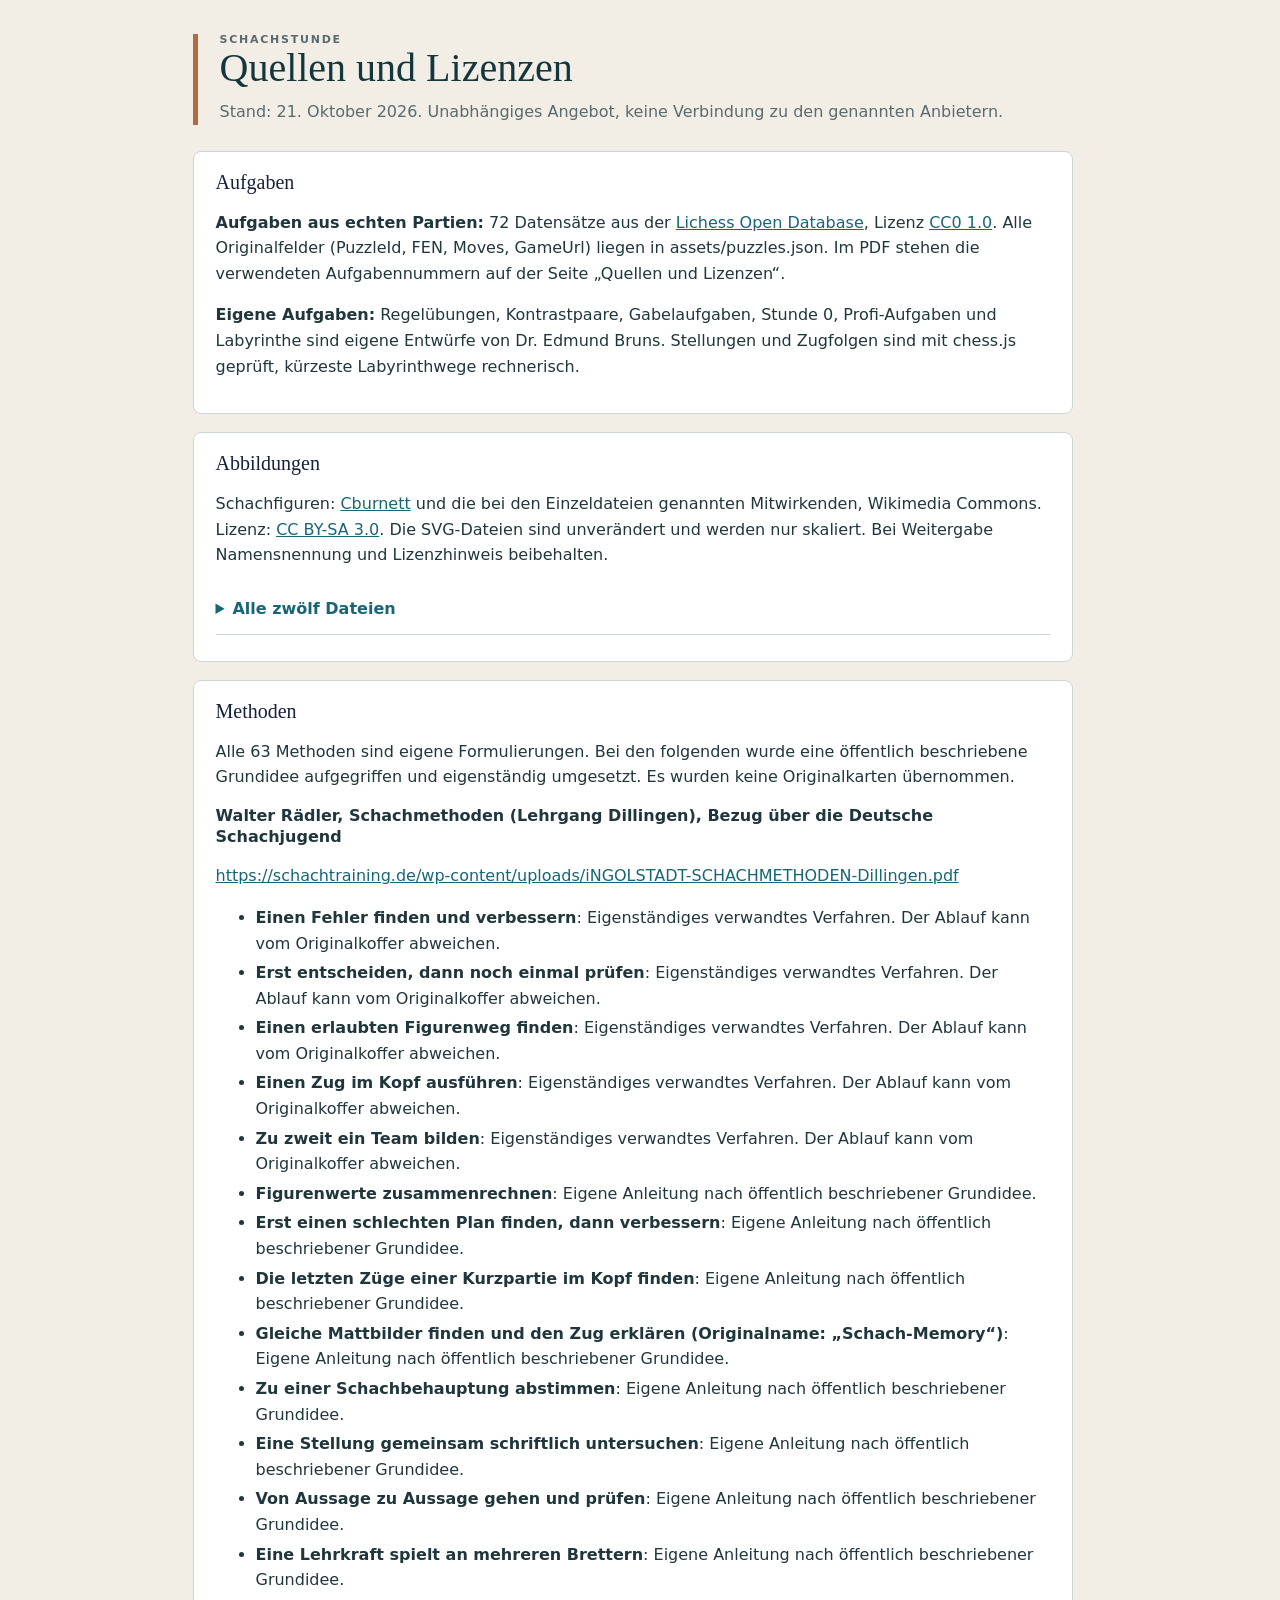
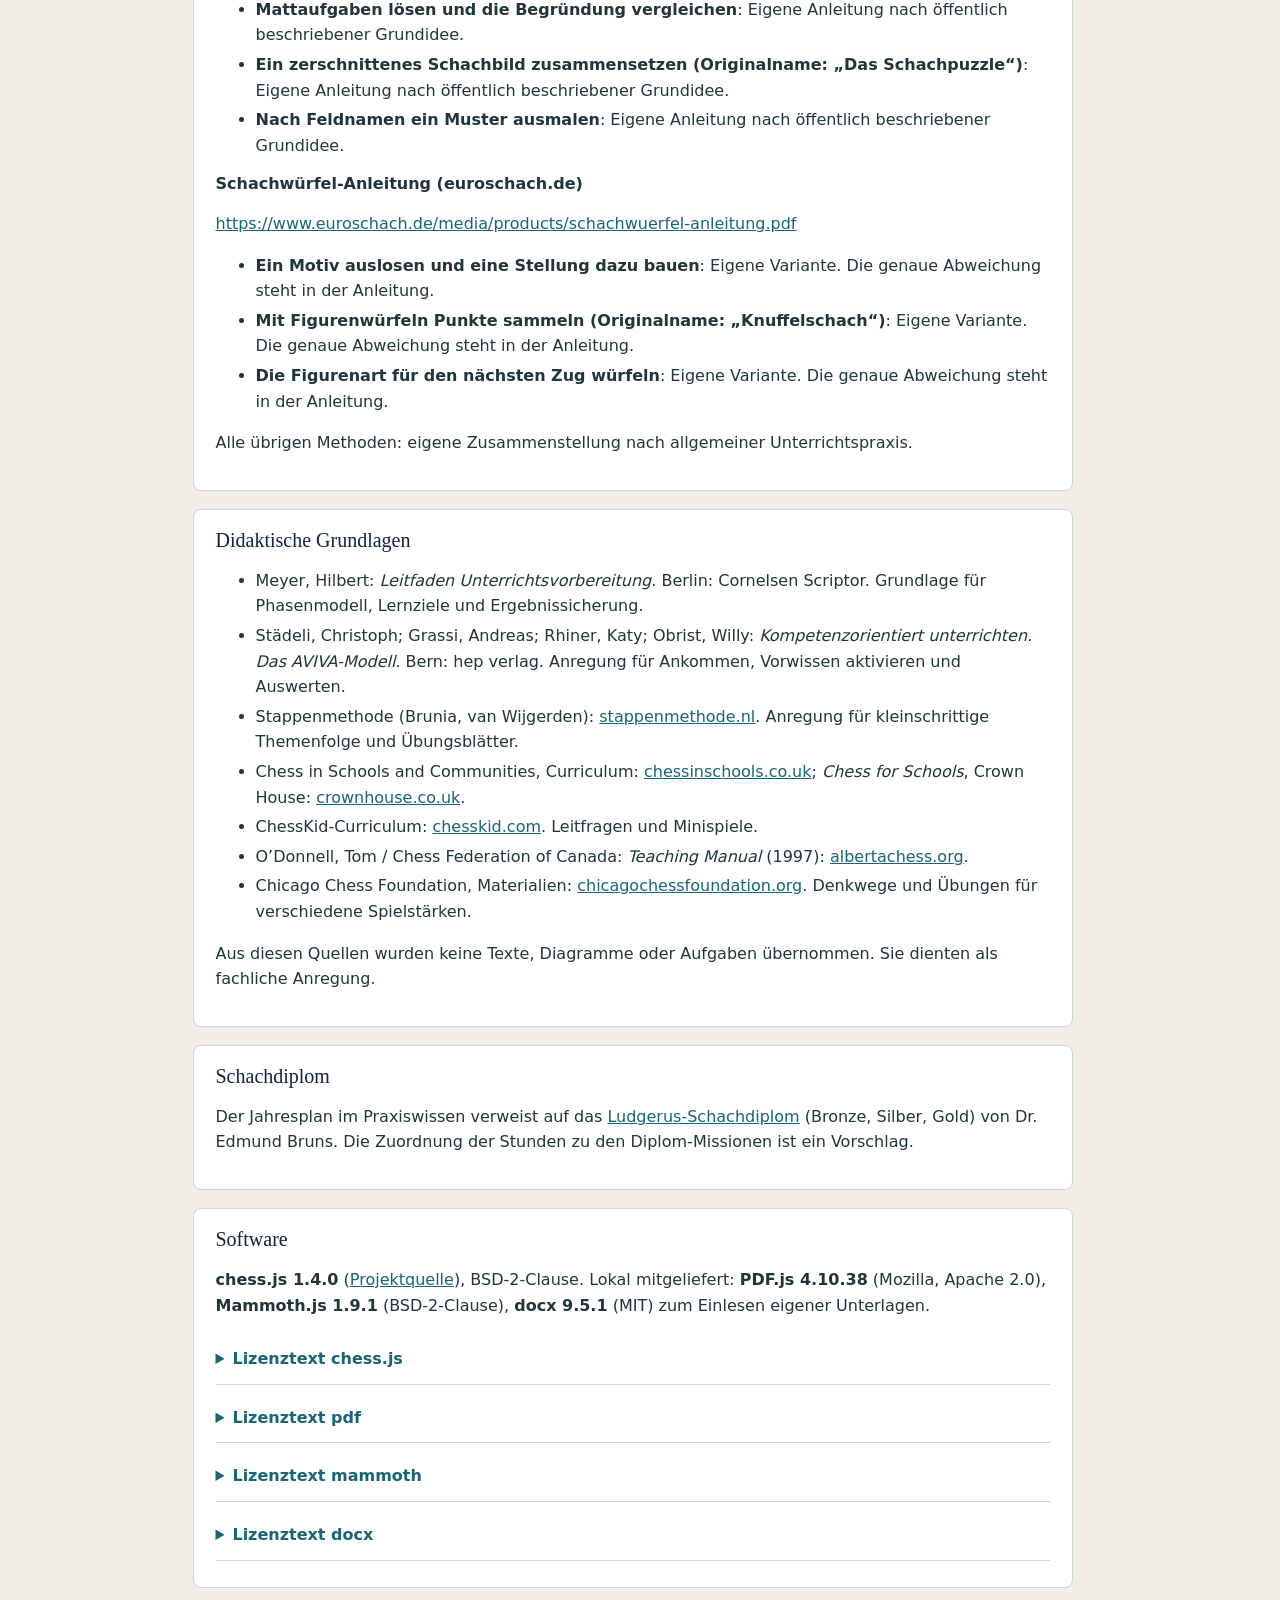
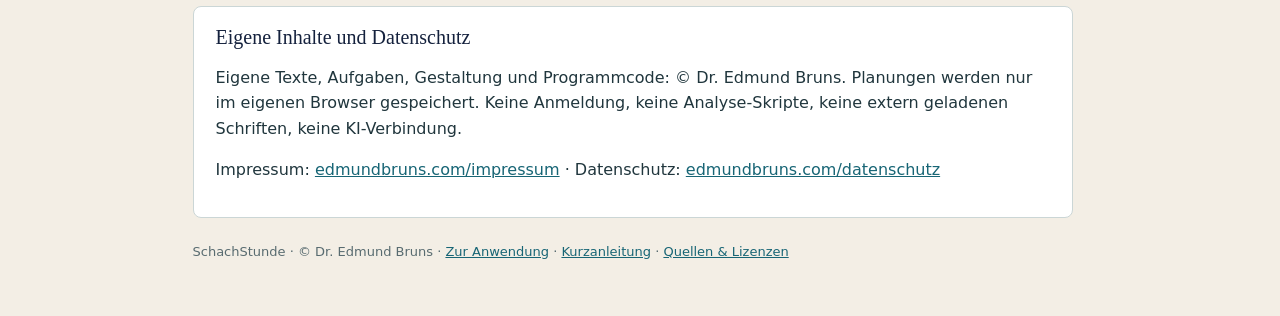
==== commit 4f909c93: "Jahresplan: Woche 7 Figurenwerte und Tauschen als feste Stunde - Plakat Figurenwerte, Lumi- und Dipl" ====
--- a/LICENSES.html
+++ b/LICENSES.html
@@ -1,4 +1,4 @@
-<!doctype html><html lang="de"><meta charset="utf-8"><meta name="viewport" content="width=device-width,initial-scale=1"><title>Quellen und Lizenzen · SchachStunde</title><link rel="stylesheet" href="style.css"><style>body{margin:0;background:#f3eee5;color:#20363d;font:16px/1.6 system-ui,"Segoe UI",Arial,sans-serif}</style><body class="docbody"><div class="docpage"><div class="dochead"><p class="doceyebrow">SchachStunde</p><h1>Quellen und Lizenzen</h1><p>Stand: 20. Oktober 2026. Unabhängiges Angebot, keine Verbindung zu den genannten Anbietern.</p></div><section class="docsec"><h2>Aufgaben</h2><p><b>Aufgaben aus echten Partien:</b> 72 Datensätze aus der <a href="https://database.lichess.org/#puzzles">Lichess Open Database</a>, Lizenz <a href="https://creativecommons.org/publicdomain/zero/1.0/">CC0 1.0</a>. Alle Originalfelder (PuzzleId, FEN, Moves, GameUrl) liegen in assets/puzzles.json. Im PDF stehen die verwendeten Aufgabennummern auf der Seite „Quellen und Lizenzen“.</p><p><b>Eigene Aufgaben:</b> Regelübungen, Kontrastpaare, Gabelaufgaben, Stunde 0, Profi-Aufgaben und Labyrinthe sind eigene Entwürfe von Dr. Edmund Bruns. Stellungen und Zugfolgen sind mit chess.js geprüft, kürzeste Labyrinthwege rechnerisch.</p></section><section class="docsec"><h2>Abbildungen</h2><p>Schachfiguren: <a href="https://commons.wikimedia.org/wiki/User:Cburnett">Cburnett</a> und die bei den Einzeldateien genannten Mitwirkenden, Wikimedia Commons. Lizenz: <a href="https://creativecommons.org/licenses/by-sa/3.0/">CC BY-SA 3.0</a>. Die SVG-Dateien sind unverändert und werden nur skaliert. Bei Weitergabe Namensnennung und Lizenzhinweis beibehalten.</p><details><summary>Alle zwölf Dateien</summary><ul><li><a href="https://commons.wikimedia.org/wiki/File:Chess_plt45.svg">Chess_plt45.svg</a></li><li><a href="https://commons.wikimedia.org/wiki/File:Chess_pdt45.svg">Chess_pdt45.svg</a></li><li><a href="https://commons.wikimedia.org/wiki/File:Chess_rlt45.svg">Chess_rlt45.svg</a></li><li><a href="https://commons.wikimedia.org/wiki/File:Chess_rdt45.svg">Chess_rdt45.svg</a></li><li><a href="https://commons.wikimedia.org/wiki/File:Chess_nlt45.svg">Chess_nlt45.svg</a></li><li><a href="https://commons.wikimedia.org/wiki/File:Chess_ndt45.svg">Chess_ndt45.svg</a></li><li><a href="https://commons.wikimedia.org/wiki/File:Chess_blt45.svg">Chess_blt45.svg</a></li><li><a href="https://commons.wikimedia.org/wiki/File:Chess_bdt45.svg">Chess_bdt45.svg</a></li><li><a href="https://commons.wikimedia.org/wiki/File:Chess_qlt45.svg">Chess_qlt45.svg</a></li><li><a href="https://commons.wikimedia.org/wiki/File:Chess_qdt45.svg">Chess_qdt45.svg</a></li><li><a href="https://commons.wikimedia.org/wiki/File:Chess_klt45.svg">Chess_klt45.svg</a></li><li><a href="https://commons.wikimedia.org/wiki/File:Chess_kdt45.svg">Chess_kdt45.svg</a></li></ul></details></section><section class="docsec"><h2>Methoden</h2><p>Alle 63 Methoden sind eigene Formulierungen. Bei den folgenden wurde eine öffentlich beschriebene Grundidee aufgegriffen und eigenständig umgesetzt. Es wurden keine Originalkarten übernommen.</p><h3>Walter Rädler, Schachmethoden (Lehrgang Dillingen), Bezug über die Deutsche Schachjugend</h3><p><a href="https://schachtraining.de/wp-content/uploads/iNGOLSTADT-SCHACHMETHODEN-Dillingen.pdf">https://schachtraining.de/wp-content/uploads/iNGOLSTADT-SCHACHMETHODEN-Dillingen.pdf</a></p><ul><li><b>Einen Fehler finden und verbessern</b>: Eigenständiges verwandtes Verfahren. Der Ablauf kann vom Originalkoffer abweichen.</li><li><b>Erst entscheiden, dann noch einmal prüfen</b>: Eigenständiges verwandtes Verfahren. Der Ablauf kann vom Originalkoffer abweichen.</li><li><b>Einen erlaubten Figurenweg finden</b>: Eigenständiges verwandtes Verfahren. Der Ablauf kann vom Originalkoffer abweichen.</li><li><b>Einen Zug im Kopf ausführen</b>: Eigenständiges verwandtes Verfahren. Der Ablauf kann vom Originalkoffer abweichen.</li><li><b>Zu zweit ein Team bilden</b>: Eigenständiges verwandtes Verfahren. Der Ablauf kann vom Originalkoffer abweichen.</li><li><b>Figurenwerte zusammenrechnen</b>: Eigene Anleitung nach öffentlich beschriebener Grundidee.</li><li><b>Erst einen schlechten Plan finden, dann verbessern</b>: Eigene Anleitung nach öffentlich beschriebener Grundidee.</li><li><b>Die letzten Züge einer Kurzpartie im Kopf finden</b>: Eigene Anleitung nach öffentlich beschriebener Grundidee.</li><li><b>Gleiche Mattbilder finden und den Zug erklären (Originalname: „Schach-Memory“)</b>: Eigene Anleitung nach öffentlich beschriebener Grundidee.</li><li><b>Zu einer Schachbehauptung abstimmen</b>: Eigene Anleitung nach öffentlich beschriebener Grundidee.</li><li><b>Eine Stellung gemeinsam schriftlich untersuchen</b>: Eigene Anleitung nach öffentlich beschriebener Grundidee.</li><li><b>Von Aussage zu Aussage gehen und prüfen</b>: Eigene Anleitung nach öffentlich beschriebener Grundidee.</li><li><b>Eine Lehrkraft spielt an mehreren Brettern</b>: Eigene Anleitung nach öffentlich beschriebener Grundidee.</li><li><b>Mattaufgaben lösen und die Begründung vergleichen</b>: Eigene Anleitung nach öffentlich beschriebener Grundidee.</li><li><b>Ein zerschnittenes Schachbild zusammensetzen (Originalname: „Das Schachpuzzle“)</b>: Eigene Anleitung nach öffentlich beschriebener Grundidee.</li><li><b>Nach Feldnamen ein Muster ausmalen</b>: Eigene Anleitung nach öffentlich beschriebener Grundidee.</li></ul><h3>Schachwürfel-Anleitung (euroschach.de)</h3><p><a href="https://www.euroschach.de/media/products/schachwuerfel-anleitung.pdf">https://www.euroschach.de/media/products/schachwuerfel-anleitung.pdf</a></p><ul><li><b>Ein Motiv auslosen und eine Stellung dazu bauen</b>: Eigene Variante. Die genaue Abweichung steht in der Anleitung.</li><li><b>Mit Figurenwürfeln Punkte sammeln (Originalname: „Knuffelschach“)</b>: Eigene Variante. Die genaue Abweichung steht in der Anleitung.</li><li><b>Die Figurenart für den nächsten Zug würfeln</b>: Eigene Variante. Die genaue Abweichung steht in der Anleitung.</li></ul><p>Alle übrigen Methoden: eigene Zusammenstellung nach allgemeiner Unterrichtspraxis.</p></section><section class="docsec"><h2>Didaktische Grundlagen</h2><ul><li>Meyer, Hilbert: <i>Leitfaden Unterrichtsvorbereitung</i>. Berlin: Cornelsen Scriptor. Grundlage für Phasenmodell, Lernziele und Ergebnissicherung.</li><li>Städeli, Christoph; Grassi, Andreas; Rhiner, Katy; Obrist, Willy: <i>Kompetenzorientiert unterrichten. Das AVIVA-Modell</i>. Bern: hep verlag. Anregung für Ankommen, Vorwissen aktivieren und Auswerten.</li><li>Stappenmethode (Brunia, van Wijgerden): <a href="https://www.stappenmethode.nl/en/material/step1">stappenmethode.nl</a>. Anregung für kleinschrittige Themenfolge und Übungsblätter.</li><li>Chess in Schools and Communities, Curriculum: <a href="https://www.chessinschools.co.uk/csc-curriculum">chessinschools.co.uk</a>; <i>Chess for Schools</i>, Crown House: <a href="https://www.crownhouse.co.uk/chess-for-schools">crownhouse.co.uk</a>.</li><li>ChessKid-Curriculum: <a href="https://www.chesskid.com/learn/articles/chesskidcoms-curriculum">chesskid.com</a>. Leitfragen und Minispiele.</li><li>O’Donnell, Tom / Chess Federation of Canada: <i>Teaching Manual</i> (1997): <a href="https://www.albertachess.org/Teaching%20Manual.pdf">albertachess.org</a>.</li><li>Chicago Chess Foundation, Materialien: <a href="https://chicagochessfoundation.org/resources">chicagochessfoundation.org</a>. Denkwege und Übungen für verschiedene Spielstärken.</li></ul><p>Aus diesen Quellen wurden keine Texte, Diagramme oder Aufgaben übernommen. Sie dienten als fachliche Anregung.</p></section><section class="docsec"><h2>Schachdiplom</h2><p>Der Jahresplan im Praxiswissen verweist auf das <a href="https://ludgerus-schachdiplom.netlify.app/">Ludgerus-Schachdiplom</a> (Bronze, Silber, Gold) von Dr. Edmund Bruns. Die Zuordnung der Stunden zu den Diplom-Missionen ist ein Vorschlag.</p></section><section class="docsec"><h2>Software</h2><p><b>chess.js 1.4.0</b> (<a href="https://github.com/jhlywa/chess.js">Projektquelle</a>), BSD-2-Clause. Lokal mitgeliefert: <b>PDF.js 4.10.38</b> (Mozilla, Apache 2.0), <b>Mammoth.js 1.9.1</b> (BSD-2-Clause), <b>docx 9.5.1</b> (MIT) zum Einlesen eigener Unterlagen.</p><details><summary>Lizenztext chess.js</summary><pre>Copyright (c) 2025, Jeff Hlywa (jhlywa@gmail.com)
+<!doctype html><html lang="de"><meta charset="utf-8"><meta name="viewport" content="width=device-width,initial-scale=1"><title>Quellen und Lizenzen · SchachStunde</title><link rel="stylesheet" href="style.css"><style>body{margin:0;background:#f3eee5;color:#20363d;font:16px/1.6 system-ui,"Segoe UI",Arial,sans-serif}</style><body class="docbody"><div class="docpage"><div class="dochead"><p class="doceyebrow">SchachStunde</p><h1>Quellen und Lizenzen</h1><p>Stand: 21. Oktober 2026. Unabhängiges Angebot, keine Verbindung zu den genannten Anbietern.</p></div><section class="docsec"><h2>Aufgaben</h2><p><b>Aufgaben aus echten Partien:</b> 72 Datensätze aus der <a href="https://database.lichess.org/#puzzles">Lichess Open Database</a>, Lizenz <a href="https://creativecommons.org/publicdomain/zero/1.0/">CC0 1.0</a>. Alle Originalfelder (PuzzleId, FEN, Moves, GameUrl) liegen in assets/puzzles.json. Im PDF stehen die verwendeten Aufgabennummern auf der Seite „Quellen und Lizenzen“.</p><p><b>Eigene Aufgaben:</b> Regelübungen, Kontrastpaare, Gabelaufgaben, Stunde 0, Profi-Aufgaben und Labyrinthe sind eigene Entwürfe von Dr. Edmund Bruns. Stellungen und Zugfolgen sind mit chess.js geprüft, kürzeste Labyrinthwege rechnerisch.</p></section><section class="docsec"><h2>Abbildungen</h2><p>Schachfiguren: <a href="https://commons.wikimedia.org/wiki/User:Cburnett">Cburnett</a> und die bei den Einzeldateien genannten Mitwirkenden, Wikimedia Commons. Lizenz: <a href="https://creativecommons.org/licenses/by-sa/3.0/">CC BY-SA 3.0</a>. Die SVG-Dateien sind unverändert und werden nur skaliert. Bei Weitergabe Namensnennung und Lizenzhinweis beibehalten.</p><details><summary>Alle zwölf Dateien</summary><ul><li><a href="https://commons.wikimedia.org/wiki/File:Chess_plt45.svg">Chess_plt45.svg</a></li><li><a href="https://commons.wikimedia.org/wiki/File:Chess_pdt45.svg">Chess_pdt45.svg</a></li><li><a href="https://commons.wikimedia.org/wiki/File:Chess_rlt45.svg">Chess_rlt45.svg</a></li><li><a href="https://commons.wikimedia.org/wiki/File:Chess_rdt45.svg">Chess_rdt45.svg</a></li><li><a href="https://commons.wikimedia.org/wiki/File:Chess_nlt45.svg">Chess_nlt45.svg</a></li><li><a href="https://commons.wikimedia.org/wiki/File:Chess_ndt45.svg">Chess_ndt45.svg</a></li><li><a href="https://commons.wikimedia.org/wiki/File:Chess_blt45.svg">Chess_blt45.svg</a></li><li><a href="https://commons.wikimedia.org/wiki/File:Chess_bdt45.svg">Chess_bdt45.svg</a></li><li><a href="https://commons.wikimedia.org/wiki/File:Chess_qlt45.svg">Chess_qlt45.svg</a></li><li><a href="https://commons.wikimedia.org/wiki/File:Chess_qdt45.svg">Chess_qdt45.svg</a></li><li><a href="https://commons.wikimedia.org/wiki/File:Chess_klt45.svg">Chess_klt45.svg</a></li><li><a href="https://commons.wikimedia.org/wiki/File:Chess_kdt45.svg">Chess_kdt45.svg</a></li></ul></details></section><section class="docsec"><h2>Methoden</h2><p>Alle 63 Methoden sind eigene Formulierungen. Bei den folgenden wurde eine öffentlich beschriebene Grundidee aufgegriffen und eigenständig umgesetzt. Es wurden keine Originalkarten übernommen.</p><h3>Walter Rädler, Schachmethoden (Lehrgang Dillingen), Bezug über die Deutsche Schachjugend</h3><p><a href="https://schachtraining.de/wp-content/uploads/iNGOLSTADT-SCHACHMETHODEN-Dillingen.pdf">https://schachtraining.de/wp-content/uploads/iNGOLSTADT-SCHACHMETHODEN-Dillingen.pdf</a></p><ul><li><b>Einen Fehler finden und verbessern</b>: Eigenständiges verwandtes Verfahren. Der Ablauf kann vom Originalkoffer abweichen.</li><li><b>Erst entscheiden, dann noch einmal prüfen</b>: Eigenständiges verwandtes Verfahren. Der Ablauf kann vom Originalkoffer abweichen.</li><li><b>Einen erlaubten Figurenweg finden</b>: Eigenständiges verwandtes Verfahren. Der Ablauf kann vom Originalkoffer abweichen.</li><li><b>Einen Zug im Kopf ausführen</b>: Eigenständiges verwandtes Verfahren. Der Ablauf kann vom Originalkoffer abweichen.</li><li><b>Zu zweit ein Team bilden</b>: Eigenständiges verwandtes Verfahren. Der Ablauf kann vom Originalkoffer abweichen.</li><li><b>Figurenwerte zusammenrechnen</b>: Eigene Anleitung nach öffentlich beschriebener Grundidee.</li><li><b>Erst einen schlechten Plan finden, dann verbessern</b>: Eigene Anleitung nach öffentlich beschriebener Grundidee.</li><li><b>Die letzten Züge einer Kurzpartie im Kopf finden</b>: Eigene Anleitung nach öffentlich beschriebener Grundidee.</li><li><b>Gleiche Mattbilder finden und den Zug erklären (Originalname: „Schach-Memory“)</b>: Eigene Anleitung nach öffentlich beschriebener Grundidee.</li><li><b>Zu einer Schachbehauptung abstimmen</b>: Eigene Anleitung nach öffentlich beschriebener Grundidee.</li><li><b>Eine Stellung gemeinsam schriftlich untersuchen</b>: Eigene Anleitung nach öffentlich beschriebener Grundidee.</li><li><b>Von Aussage zu Aussage gehen und prüfen</b>: Eigene Anleitung nach öffentlich beschriebener Grundidee.</li><li><b>Eine Lehrkraft spielt an mehreren Brettern</b>: Eigene Anleitung nach öffentlich beschriebener Grundidee.</li><li><b>Mattaufgaben lösen und die Begründung vergleichen</b>: Eigene Anleitung nach öffentlich beschriebener Grundidee.</li><li><b>Ein zerschnittenes Schachbild zusammensetzen (Originalname: „Das Schachpuzzle“)</b>: Eigene Anleitung nach öffentlich beschriebener Grundidee.</li><li><b>Nach Feldnamen ein Muster ausmalen</b>: Eigene Anleitung nach öffentlich beschriebener Grundidee.</li></ul><h3>Schachwürfel-Anleitung (euroschach.de)</h3><p><a href="https://www.euroschach.de/media/products/schachwuerfel-anleitung.pdf">https://www.euroschach.de/media/products/schachwuerfel-anleitung.pdf</a></p><ul><li><b>Ein Motiv auslosen und eine Stellung dazu bauen</b>: Eigene Variante. Die genaue Abweichung steht in der Anleitung.</li><li><b>Mit Figurenwürfeln Punkte sammeln (Originalname: „Knuffelschach“)</b>: Eigene Variante. Die genaue Abweichung steht in der Anleitung.</li><li><b>Die Figurenart für den nächsten Zug würfeln</b>: Eigene Variante. Die genaue Abweichung steht in der Anleitung.</li></ul><p>Alle übrigen Methoden: eigene Zusammenstellung nach allgemeiner Unterrichtspraxis.</p></section><section class="docsec"><h2>Didaktische Grundlagen</h2><ul><li>Meyer, Hilbert: <i>Leitfaden Unterrichtsvorbereitung</i>. Berlin: Cornelsen Scriptor. Grundlage für Phasenmodell, Lernziele und Ergebnissicherung.</li><li>Städeli, Christoph; Grassi, Andreas; Rhiner, Katy; Obrist, Willy: <i>Kompetenzorientiert unterrichten. Das AVIVA-Modell</i>. Bern: hep verlag. Anregung für Ankommen, Vorwissen aktivieren und Auswerten.</li><li>Stappenmethode (Brunia, van Wijgerden): <a href="https://www.stappenmethode.nl/en/material/step1">stappenmethode.nl</a>. Anregung für kleinschrittige Themenfolge und Übungsblätter.</li><li>Chess in Schools and Communities, Curriculum: <a href="https://www.chessinschools.co.uk/csc-curriculum">chessinschools.co.uk</a>; <i>Chess for Schools</i>, Crown House: <a href="https://www.crownhouse.co.uk/chess-for-schools">crownhouse.co.uk</a>.</li><li>ChessKid-Curriculum: <a href="https://www.chesskid.com/learn/articles/chesskidcoms-curriculum">chesskid.com</a>. Leitfragen und Minispiele.</li><li>O’Donnell, Tom / Chess Federation of Canada: <i>Teaching Manual</i> (1997): <a href="https://www.albertachess.org/Teaching%20Manual.pdf">albertachess.org</a>.</li><li>Chicago Chess Foundation, Materialien: <a href="https://chicagochessfoundation.org/resources">chicagochessfoundation.org</a>. Denkwege und Übungen für verschiedene Spielstärken.</li></ul><p>Aus diesen Quellen wurden keine Texte, Diagramme oder Aufgaben übernommen. Sie dienten als fachliche Anregung.</p></section><section class="docsec"><h2>Schachdiplom</h2><p>Der Jahresplan im Praxiswissen verweist auf das <a href="https://ludgerus-schachdiplom.netlify.app/">Ludgerus-Schachdiplom</a> (Bronze, Silber, Gold) von Dr. Edmund Bruns. Die Zuordnung der Stunden zu den Diplom-Missionen ist ein Vorschlag.</p></section><section class="docsec"><h2>Software</h2><p><b>chess.js 1.4.0</b> (<a href="https://github.com/jhlywa/chess.js">Projektquelle</a>), BSD-2-Clause. Lokal mitgeliefert: <b>PDF.js 4.10.38</b> (Mozilla, Apache 2.0), <b>Mammoth.js 1.9.1</b> (BSD-2-Clause), <b>docx 9.5.1</b> (MIT) zum Einlesen eigener Unterlagen.</p><details><summary>Lizenztext chess.js</summary><pre>Copyright (c) 2025, Jeff Hlywa (jhlywa@gmail.com)
 All rights reserved.
 
 Redistribution and use in source and binary forms, with or without
--- a/style.css
+++ b/style.css
@@ -140,3 +140,5 @@
 .jp-hints{background:#f4faf9;border-left:4px solid #176575;padding:8px 12px;border-radius:6px}
 
 .jp-after{margin:12px 0;padding:8px 12px;border:1px solid #e3e8ef;border-radius:6px}.jp-after h4{margin:0 0 4px}.jp-after table{border-collapse:collapse;width:100%;font-size:.95em}.jp-after th,.jp-after td{text-align:left;padding:4px 6px;border-top:1px solid #e3e8ef;vertical-align:top}
+.jp-nav{margin:10px 0}.jp-pick{margin:12px 0;padding:12px 14px;border:1px solid #b9cfd0;border-radius:8px;background:#f4faf9}.jp-pick h4{margin:0 0 4px}.jp-pick label{display:block;margin:6px 0;font-size:15px;font-weight:500}.jp-rt .sq.gone::after{content:'✕';position:absolute;inset:0;display:grid;place-items:center;color:#7a1414;font-weight:800;font-size:1.5em;background:rgba(30,30,30,.38)}.jp-rt .sq.solution{box-shadow:inset 0 0 0 6px #bf5d00}.jp-rtlog{font-size:14px;margin:8px 0;padding-left:22px;max-height:12rem;overflow:auto}.jp-rt select{display:inline-block;margin:4px 0 8px}.jp-rt label{display:block}.jp-rtauto{font-weight:500;margin:8px 0}.jp-rtauto input{margin-right:6px}
+.jp-rtin input{flex:1;min-width:12rem}.jp-rtplan{background:#e6f4ec;border-radius:6px;padding:6px 10px;margin:8px 0}.jp-rtlist{padding:6px 0}.jp-rtlist select{display:block;margin-top:6px;max-width:100%}
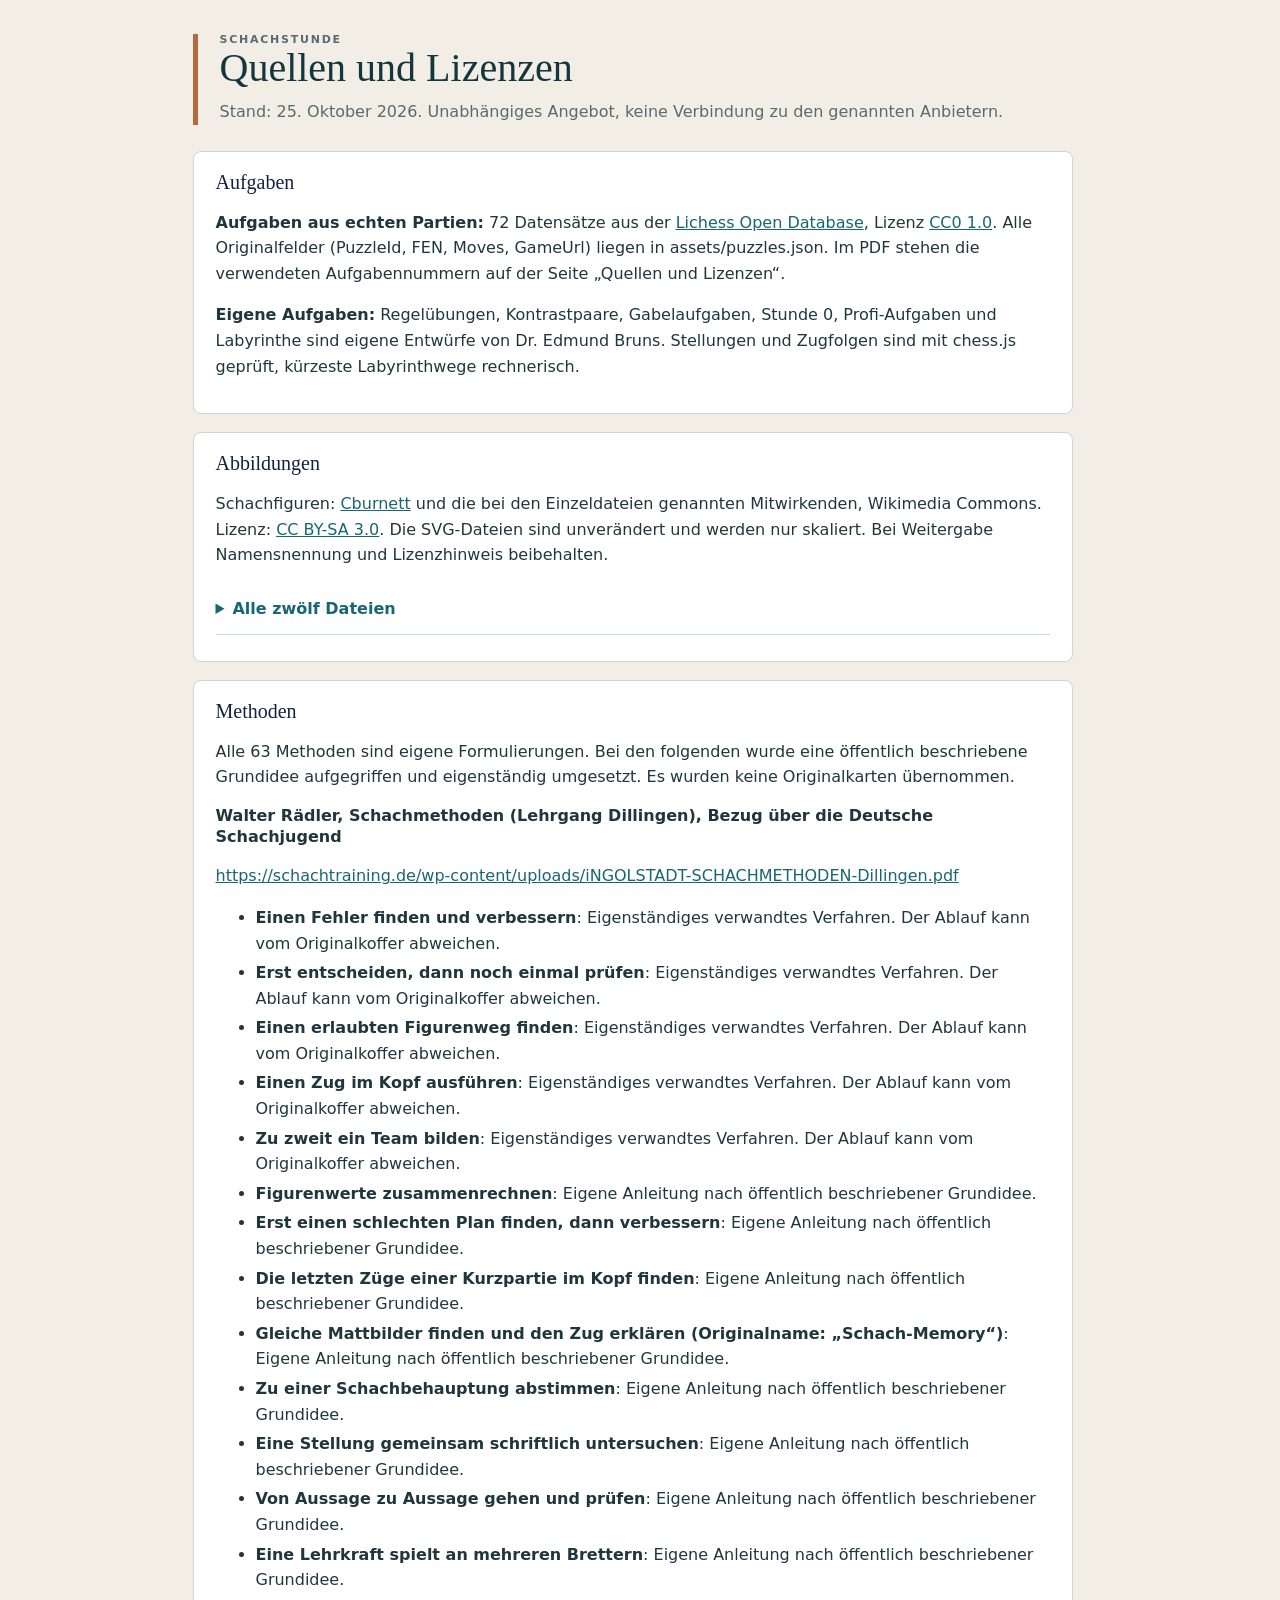
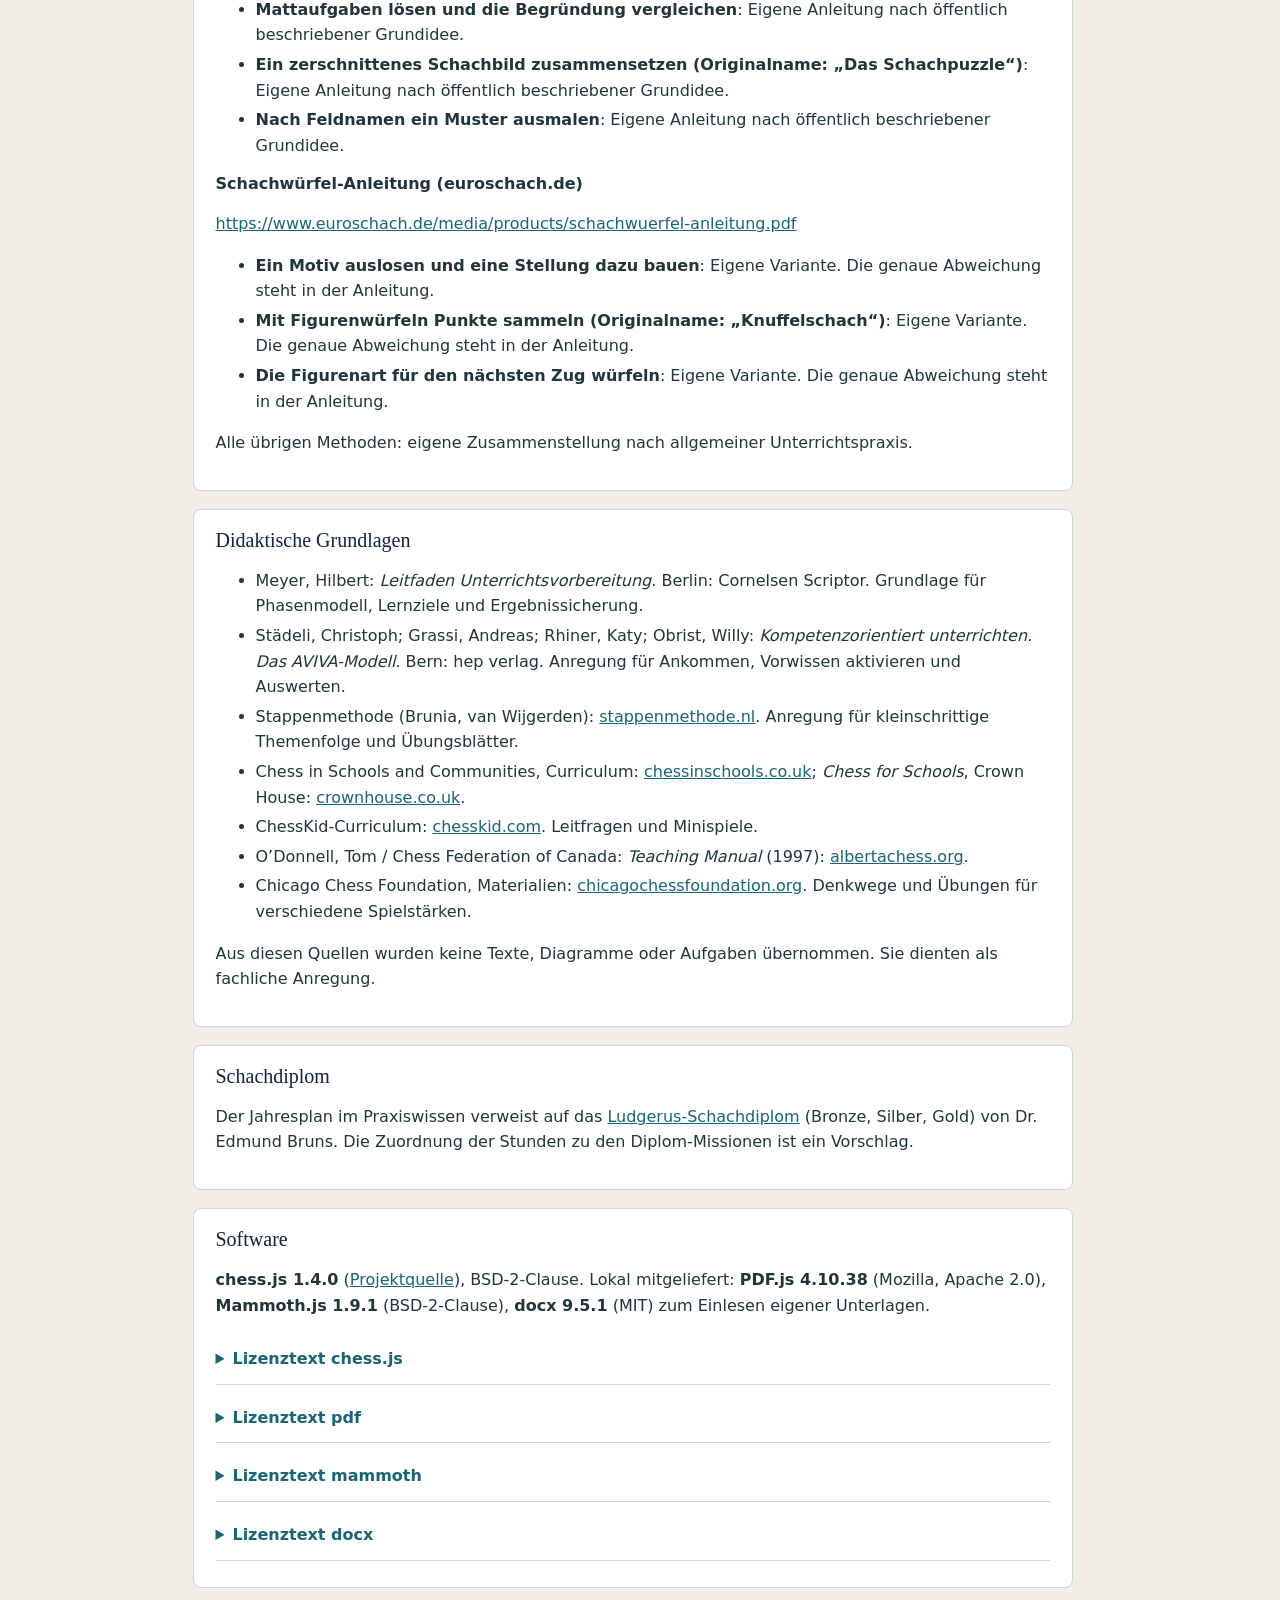
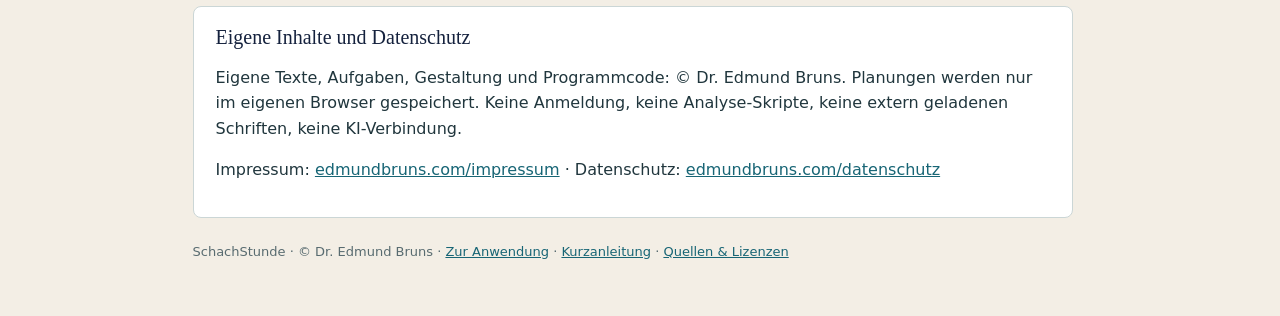
==== commit d04c31f6: "Jahresplan: Woche 16 Patt und Remis - Plakat Wie eine Partie enden kann (Matt, Aufgabe, Remisarten, " ====
--- a/LICENSES.html
+++ b/LICENSES.html
@@ -1,4 +1,4 @@
-<!doctype html><html lang="de"><meta charset="utf-8"><meta name="viewport" content="width=device-width,initial-scale=1"><title>Quellen und Lizenzen · SchachStunde</title><link rel="stylesheet" href="style.css"><style>body{margin:0;background:#f3eee5;color:#20363d;font:16px/1.6 system-ui,"Segoe UI",Arial,sans-serif}</style><body class="docbody"><div class="docpage"><div class="dochead"><p class="doceyebrow">SchachStunde</p><h1>Quellen und Lizenzen</h1><p>Stand: 21. Oktober 2026. Unabhängiges Angebot, keine Verbindung zu den genannten Anbietern.</p></div><section class="docsec"><h2>Aufgaben</h2><p><b>Aufgaben aus echten Partien:</b> 72 Datensätze aus der <a href="https://database.lichess.org/#puzzles">Lichess Open Database</a>, Lizenz <a href="https://creativecommons.org/publicdomain/zero/1.0/">CC0 1.0</a>. Alle Originalfelder (PuzzleId, FEN, Moves, GameUrl) liegen in assets/puzzles.json. Im PDF stehen die verwendeten Aufgabennummern auf der Seite „Quellen und Lizenzen“.</p><p><b>Eigene Aufgaben:</b> Regelübungen, Kontrastpaare, Gabelaufgaben, Stunde 0, Profi-Aufgaben und Labyrinthe sind eigene Entwürfe von Dr. Edmund Bruns. Stellungen und Zugfolgen sind mit chess.js geprüft, kürzeste Labyrinthwege rechnerisch.</p></section><section class="docsec"><h2>Abbildungen</h2><p>Schachfiguren: <a href="https://commons.wikimedia.org/wiki/User:Cburnett">Cburnett</a> und die bei den Einzeldateien genannten Mitwirkenden, Wikimedia Commons. Lizenz: <a href="https://creativecommons.org/licenses/by-sa/3.0/">CC BY-SA 3.0</a>. Die SVG-Dateien sind unverändert und werden nur skaliert. Bei Weitergabe Namensnennung und Lizenzhinweis beibehalten.</p><details><summary>Alle zwölf Dateien</summary><ul><li><a href="https://commons.wikimedia.org/wiki/File:Chess_plt45.svg">Chess_plt45.svg</a></li><li><a href="https://commons.wikimedia.org/wiki/File:Chess_pdt45.svg">Chess_pdt45.svg</a></li><li><a href="https://commons.wikimedia.org/wiki/File:Chess_rlt45.svg">Chess_rlt45.svg</a></li><li><a href="https://commons.wikimedia.org/wiki/File:Chess_rdt45.svg">Chess_rdt45.svg</a></li><li><a href="https://commons.wikimedia.org/wiki/File:Chess_nlt45.svg">Chess_nlt45.svg</a></li><li><a href="https://commons.wikimedia.org/wiki/File:Chess_ndt45.svg">Chess_ndt45.svg</a></li><li><a href="https://commons.wikimedia.org/wiki/File:Chess_blt45.svg">Chess_blt45.svg</a></li><li><a href="https://commons.wikimedia.org/wiki/File:Chess_bdt45.svg">Chess_bdt45.svg</a></li><li><a href="https://commons.wikimedia.org/wiki/File:Chess_qlt45.svg">Chess_qlt45.svg</a></li><li><a href="https://commons.wikimedia.org/wiki/File:Chess_qdt45.svg">Chess_qdt45.svg</a></li><li><a href="https://commons.wikimedia.org/wiki/File:Chess_klt45.svg">Chess_klt45.svg</a></li><li><a href="https://commons.wikimedia.org/wiki/File:Chess_kdt45.svg">Chess_kdt45.svg</a></li></ul></details></section><section class="docsec"><h2>Methoden</h2><p>Alle 63 Methoden sind eigene Formulierungen. Bei den folgenden wurde eine öffentlich beschriebene Grundidee aufgegriffen und eigenständig umgesetzt. Es wurden keine Originalkarten übernommen.</p><h3>Walter Rädler, Schachmethoden (Lehrgang Dillingen), Bezug über die Deutsche Schachjugend</h3><p><a href="https://schachtraining.de/wp-content/uploads/iNGOLSTADT-SCHACHMETHODEN-Dillingen.pdf">https://schachtraining.de/wp-content/uploads/iNGOLSTADT-SCHACHMETHODEN-Dillingen.pdf</a></p><ul><li><b>Einen Fehler finden und verbessern</b>: Eigenständiges verwandtes Verfahren. Der Ablauf kann vom Originalkoffer abweichen.</li><li><b>Erst entscheiden, dann noch einmal prüfen</b>: Eigenständiges verwandtes Verfahren. Der Ablauf kann vom Originalkoffer abweichen.</li><li><b>Einen erlaubten Figurenweg finden</b>: Eigenständiges verwandtes Verfahren. Der Ablauf kann vom Originalkoffer abweichen.</li><li><b>Einen Zug im Kopf ausführen</b>: Eigenständiges verwandtes Verfahren. Der Ablauf kann vom Originalkoffer abweichen.</li><li><b>Zu zweit ein Team bilden</b>: Eigenständiges verwandtes Verfahren. Der Ablauf kann vom Originalkoffer abweichen.</li><li><b>Figurenwerte zusammenrechnen</b>: Eigene Anleitung nach öffentlich beschriebener Grundidee.</li><li><b>Erst einen schlechten Plan finden, dann verbessern</b>: Eigene Anleitung nach öffentlich beschriebener Grundidee.</li><li><b>Die letzten Züge einer Kurzpartie im Kopf finden</b>: Eigene Anleitung nach öffentlich beschriebener Grundidee.</li><li><b>Gleiche Mattbilder finden und den Zug erklären (Originalname: „Schach-Memory“)</b>: Eigene Anleitung nach öffentlich beschriebener Grundidee.</li><li><b>Zu einer Schachbehauptung abstimmen</b>: Eigene Anleitung nach öffentlich beschriebener Grundidee.</li><li><b>Eine Stellung gemeinsam schriftlich untersuchen</b>: Eigene Anleitung nach öffentlich beschriebener Grundidee.</li><li><b>Von Aussage zu Aussage gehen und prüfen</b>: Eigene Anleitung nach öffentlich beschriebener Grundidee.</li><li><b>Eine Lehrkraft spielt an mehreren Brettern</b>: Eigene Anleitung nach öffentlich beschriebener Grundidee.</li><li><b>Mattaufgaben lösen und die Begründung vergleichen</b>: Eigene Anleitung nach öffentlich beschriebener Grundidee.</li><li><b>Ein zerschnittenes Schachbild zusammensetzen (Originalname: „Das Schachpuzzle“)</b>: Eigene Anleitung nach öffentlich beschriebener Grundidee.</li><li><b>Nach Feldnamen ein Muster ausmalen</b>: Eigene Anleitung nach öffentlich beschriebener Grundidee.</li></ul><h3>Schachwürfel-Anleitung (euroschach.de)</h3><p><a href="https://www.euroschach.de/media/products/schachwuerfel-anleitung.pdf">https://www.euroschach.de/media/products/schachwuerfel-anleitung.pdf</a></p><ul><li><b>Ein Motiv auslosen und eine Stellung dazu bauen</b>: Eigene Variante. Die genaue Abweichung steht in der Anleitung.</li><li><b>Mit Figurenwürfeln Punkte sammeln (Originalname: „Knuffelschach“)</b>: Eigene Variante. Die genaue Abweichung steht in der Anleitung.</li><li><b>Die Figurenart für den nächsten Zug würfeln</b>: Eigene Variante. Die genaue Abweichung steht in der Anleitung.</li></ul><p>Alle übrigen Methoden: eigene Zusammenstellung nach allgemeiner Unterrichtspraxis.</p></section><section class="docsec"><h2>Didaktische Grundlagen</h2><ul><li>Meyer, Hilbert: <i>Leitfaden Unterrichtsvorbereitung</i>. Berlin: Cornelsen Scriptor. Grundlage für Phasenmodell, Lernziele und Ergebnissicherung.</li><li>Städeli, Christoph; Grassi, Andreas; Rhiner, Katy; Obrist, Willy: <i>Kompetenzorientiert unterrichten. Das AVIVA-Modell</i>. Bern: hep verlag. Anregung für Ankommen, Vorwissen aktivieren und Auswerten.</li><li>Stappenmethode (Brunia, van Wijgerden): <a href="https://www.stappenmethode.nl/en/material/step1">stappenmethode.nl</a>. Anregung für kleinschrittige Themenfolge und Übungsblätter.</li><li>Chess in Schools and Communities, Curriculum: <a href="https://www.chessinschools.co.uk/csc-curriculum">chessinschools.co.uk</a>; <i>Chess for Schools</i>, Crown House: <a href="https://www.crownhouse.co.uk/chess-for-schools">crownhouse.co.uk</a>.</li><li>ChessKid-Curriculum: <a href="https://www.chesskid.com/learn/articles/chesskidcoms-curriculum">chesskid.com</a>. Leitfragen und Minispiele.</li><li>O’Donnell, Tom / Chess Federation of Canada: <i>Teaching Manual</i> (1997): <a href="https://www.albertachess.org/Teaching%20Manual.pdf">albertachess.org</a>.</li><li>Chicago Chess Foundation, Materialien: <a href="https://chicagochessfoundation.org/resources">chicagochessfoundation.org</a>. Denkwege und Übungen für verschiedene Spielstärken.</li></ul><p>Aus diesen Quellen wurden keine Texte, Diagramme oder Aufgaben übernommen. Sie dienten als fachliche Anregung.</p></section><section class="docsec"><h2>Schachdiplom</h2><p>Der Jahresplan im Praxiswissen verweist auf das <a href="https://ludgerus-schachdiplom.netlify.app/">Ludgerus-Schachdiplom</a> (Bronze, Silber, Gold) von Dr. Edmund Bruns. Die Zuordnung der Stunden zu den Diplom-Missionen ist ein Vorschlag.</p></section><section class="docsec"><h2>Software</h2><p><b>chess.js 1.4.0</b> (<a href="https://github.com/jhlywa/chess.js">Projektquelle</a>), BSD-2-Clause. Lokal mitgeliefert: <b>PDF.js 4.10.38</b> (Mozilla, Apache 2.0), <b>Mammoth.js 1.9.1</b> (BSD-2-Clause), <b>docx 9.5.1</b> (MIT) zum Einlesen eigener Unterlagen.</p><details><summary>Lizenztext chess.js</summary><pre>Copyright (c) 2025, Jeff Hlywa (jhlywa@gmail.com)
+<!doctype html><html lang="de"><meta charset="utf-8"><meta name="viewport" content="width=device-width,initial-scale=1"><title>Quellen und Lizenzen · SchachStunde</title><link rel="stylesheet" href="style.css"><style>body{margin:0;background:#f3eee5;color:#20363d;font:16px/1.6 system-ui,"Segoe UI",Arial,sans-serif}</style><body class="docbody"><div class="docpage"><div class="dochead"><p class="doceyebrow">SchachStunde</p><h1>Quellen und Lizenzen</h1><p>Stand: 25. Oktober 2026. Unabhängiges Angebot, keine Verbindung zu den genannten Anbietern.</p></div><section class="docsec"><h2>Aufgaben</h2><p><b>Aufgaben aus echten Partien:</b> 72 Datensätze aus der <a href="https://database.lichess.org/#puzzles">Lichess Open Database</a>, Lizenz <a href="https://creativecommons.org/publicdomain/zero/1.0/">CC0 1.0</a>. Alle Originalfelder (PuzzleId, FEN, Moves, GameUrl) liegen in assets/puzzles.json. Im PDF stehen die verwendeten Aufgabennummern auf der Seite „Quellen und Lizenzen“.</p><p><b>Eigene Aufgaben:</b> Regelübungen, Kontrastpaare, Gabelaufgaben, Stunde 0, Profi-Aufgaben und Labyrinthe sind eigene Entwürfe von Dr. Edmund Bruns. Stellungen und Zugfolgen sind mit chess.js geprüft, kürzeste Labyrinthwege rechnerisch.</p></section><section class="docsec"><h2>Abbildungen</h2><p>Schachfiguren: <a href="https://commons.wikimedia.org/wiki/User:Cburnett">Cburnett</a> und die bei den Einzeldateien genannten Mitwirkenden, Wikimedia Commons. Lizenz: <a href="https://creativecommons.org/licenses/by-sa/3.0/">CC BY-SA 3.0</a>. Die SVG-Dateien sind unverändert und werden nur skaliert. Bei Weitergabe Namensnennung und Lizenzhinweis beibehalten.</p><details><summary>Alle zwölf Dateien</summary><ul><li><a href="https://commons.wikimedia.org/wiki/File:Chess_plt45.svg">Chess_plt45.svg</a></li><li><a href="https://commons.wikimedia.org/wiki/File:Chess_pdt45.svg">Chess_pdt45.svg</a></li><li><a href="https://commons.wikimedia.org/wiki/File:Chess_rlt45.svg">Chess_rlt45.svg</a></li><li><a href="https://commons.wikimedia.org/wiki/File:Chess_rdt45.svg">Chess_rdt45.svg</a></li><li><a href="https://commons.wikimedia.org/wiki/File:Chess_nlt45.svg">Chess_nlt45.svg</a></li><li><a href="https://commons.wikimedia.org/wiki/File:Chess_ndt45.svg">Chess_ndt45.svg</a></li><li><a href="https://commons.wikimedia.org/wiki/File:Chess_blt45.svg">Chess_blt45.svg</a></li><li><a href="https://commons.wikimedia.org/wiki/File:Chess_bdt45.svg">Chess_bdt45.svg</a></li><li><a href="https://commons.wikimedia.org/wiki/File:Chess_qlt45.svg">Chess_qlt45.svg</a></li><li><a href="https://commons.wikimedia.org/wiki/File:Chess_qdt45.svg">Chess_qdt45.svg</a></li><li><a href="https://commons.wikimedia.org/wiki/File:Chess_klt45.svg">Chess_klt45.svg</a></li><li><a href="https://commons.wikimedia.org/wiki/File:Chess_kdt45.svg">Chess_kdt45.svg</a></li></ul></details></section><section class="docsec"><h2>Methoden</h2><p>Alle 63 Methoden sind eigene Formulierungen. Bei den folgenden wurde eine öffentlich beschriebene Grundidee aufgegriffen und eigenständig umgesetzt. Es wurden keine Originalkarten übernommen.</p><h3>Walter Rädler, Schachmethoden (Lehrgang Dillingen), Bezug über die Deutsche Schachjugend</h3><p><a href="https://schachtraining.de/wp-content/uploads/iNGOLSTADT-SCHACHMETHODEN-Dillingen.pdf">https://schachtraining.de/wp-content/uploads/iNGOLSTADT-SCHACHMETHODEN-Dillingen.pdf</a></p><ul><li><b>Einen Fehler finden und verbessern</b>: Eigenständiges verwandtes Verfahren. Der Ablauf kann vom Originalkoffer abweichen.</li><li><b>Erst entscheiden, dann noch einmal prüfen</b>: Eigenständiges verwandtes Verfahren. Der Ablauf kann vom Originalkoffer abweichen.</li><li><b>Einen erlaubten Figurenweg finden</b>: Eigenständiges verwandtes Verfahren. Der Ablauf kann vom Originalkoffer abweichen.</li><li><b>Einen Zug im Kopf ausführen</b>: Eigenständiges verwandtes Verfahren. Der Ablauf kann vom Originalkoffer abweichen.</li><li><b>Zu zweit ein Team bilden</b>: Eigenständiges verwandtes Verfahren. Der Ablauf kann vom Originalkoffer abweichen.</li><li><b>Figurenwerte zusammenrechnen</b>: Eigene Anleitung nach öffentlich beschriebener Grundidee.</li><li><b>Erst einen schlechten Plan finden, dann verbessern</b>: Eigene Anleitung nach öffentlich beschriebener Grundidee.</li><li><b>Die letzten Züge einer Kurzpartie im Kopf finden</b>: Eigene Anleitung nach öffentlich beschriebener Grundidee.</li><li><b>Gleiche Mattbilder finden und den Zug erklären (Originalname: „Schach-Memory“)</b>: Eigene Anleitung nach öffentlich beschriebener Grundidee.</li><li><b>Zu einer Schachbehauptung abstimmen</b>: Eigene Anleitung nach öffentlich beschriebener Grundidee.</li><li><b>Eine Stellung gemeinsam schriftlich untersuchen</b>: Eigene Anleitung nach öffentlich beschriebener Grundidee.</li><li><b>Von Aussage zu Aussage gehen und prüfen</b>: Eigene Anleitung nach öffentlich beschriebener Grundidee.</li><li><b>Eine Lehrkraft spielt an mehreren Brettern</b>: Eigene Anleitung nach öffentlich beschriebener Grundidee.</li><li><b>Mattaufgaben lösen und die Begründung vergleichen</b>: Eigene Anleitung nach öffentlich beschriebener Grundidee.</li><li><b>Ein zerschnittenes Schachbild zusammensetzen (Originalname: „Das Schachpuzzle“)</b>: Eigene Anleitung nach öffentlich beschriebener Grundidee.</li><li><b>Nach Feldnamen ein Muster ausmalen</b>: Eigene Anleitung nach öffentlich beschriebener Grundidee.</li></ul><h3>Schachwürfel-Anleitung (euroschach.de)</h3><p><a href="https://www.euroschach.de/media/products/schachwuerfel-anleitung.pdf">https://www.euroschach.de/media/products/schachwuerfel-anleitung.pdf</a></p><ul><li><b>Ein Motiv auslosen und eine Stellung dazu bauen</b>: Eigene Variante. Die genaue Abweichung steht in der Anleitung.</li><li><b>Mit Figurenwürfeln Punkte sammeln (Originalname: „Knuffelschach“)</b>: Eigene Variante. Die genaue Abweichung steht in der Anleitung.</li><li><b>Die Figurenart für den nächsten Zug würfeln</b>: Eigene Variante. Die genaue Abweichung steht in der Anleitung.</li></ul><p>Alle übrigen Methoden: eigene Zusammenstellung nach allgemeiner Unterrichtspraxis.</p></section><section class="docsec"><h2>Didaktische Grundlagen</h2><ul><li>Meyer, Hilbert: <i>Leitfaden Unterrichtsvorbereitung</i>. Berlin: Cornelsen Scriptor. Grundlage für Phasenmodell, Lernziele und Ergebnissicherung.</li><li>Städeli, Christoph; Grassi, Andreas; Rhiner, Katy; Obrist, Willy: <i>Kompetenzorientiert unterrichten. Das AVIVA-Modell</i>. Bern: hep verlag. Anregung für Ankommen, Vorwissen aktivieren und Auswerten.</li><li>Stappenmethode (Brunia, van Wijgerden): <a href="https://www.stappenmethode.nl/en/material/step1">stappenmethode.nl</a>. Anregung für kleinschrittige Themenfolge und Übungsblätter.</li><li>Chess in Schools and Communities, Curriculum: <a href="https://www.chessinschools.co.uk/csc-curriculum">chessinschools.co.uk</a>; <i>Chess for Schools</i>, Crown House: <a href="https://www.crownhouse.co.uk/chess-for-schools">crownhouse.co.uk</a>.</li><li>ChessKid-Curriculum: <a href="https://www.chesskid.com/learn/articles/chesskidcoms-curriculum">chesskid.com</a>. Leitfragen und Minispiele.</li><li>O’Donnell, Tom / Chess Federation of Canada: <i>Teaching Manual</i> (1997): <a href="https://www.albertachess.org/Teaching%20Manual.pdf">albertachess.org</a>.</li><li>Chicago Chess Foundation, Materialien: <a href="https://chicagochessfoundation.org/resources">chicagochessfoundation.org</a>. Denkwege und Übungen für verschiedene Spielstärken.</li></ul><p>Aus diesen Quellen wurden keine Texte, Diagramme oder Aufgaben übernommen. Sie dienten als fachliche Anregung.</p></section><section class="docsec"><h2>Schachdiplom</h2><p>Der Jahresplan im Praxiswissen verweist auf das <a href="https://ludgerus-schachdiplom.netlify.app/">Ludgerus-Schachdiplom</a> (Bronze, Silber, Gold) von Dr. Edmund Bruns. Die Zuordnung der Stunden zu den Diplom-Missionen ist ein Vorschlag.</p></section><section class="docsec"><h2>Software</h2><p><b>chess.js 1.4.0</b> (<a href="https://github.com/jhlywa/chess.js">Projektquelle</a>), BSD-2-Clause. Lokal mitgeliefert: <b>PDF.js 4.10.38</b> (Mozilla, Apache 2.0), <b>Mammoth.js 1.9.1</b> (BSD-2-Clause), <b>docx 9.5.1</b> (MIT) zum Einlesen eigener Unterlagen.</p><details><summary>Lizenztext chess.js</summary><pre>Copyright (c) 2025, Jeff Hlywa (jhlywa@gmail.com)
 All rights reserved.
 
 Redistribution and use in source and binary forms, with or without
--- a/style.css
+++ b/style.css
@@ -142,3 +142,5 @@
 .jp-after{margin:12px 0;padding:8px 12px;border:1px solid #e3e8ef;border-radius:6px}.jp-after h4{margin:0 0 4px}.jp-after table{border-collapse:collapse;width:100%;font-size:.95em}.jp-after th,.jp-after td{text-align:left;padding:4px 6px;border-top:1px solid #e3e8ef;vertical-align:top}
 .jp-nav{margin:10px 0}.jp-pick{margin:12px 0;padding:12px 14px;border:1px solid #b9cfd0;border-radius:8px;background:#f4faf9}.jp-pick h4{margin:0 0 4px}.jp-pick label{display:block;margin:6px 0;font-size:15px;font-weight:500}.jp-rt .sq.gone::after{content:'✕';position:absolute;inset:0;display:grid;place-items:center;color:#7a1414;font-weight:800;font-size:1.5em;background:rgba(30,30,30,.38)}.jp-rt .sq.solution{box-shadow:inset 0 0 0 6px #bf5d00}.jp-rtlog{font-size:14px;margin:8px 0;padding-left:22px;max-height:12rem;overflow:auto}.jp-rt select{display:inline-block;margin:4px 0 8px}.jp-rt label{display:block}.jp-rtauto{font-weight:500;margin:8px 0}.jp-rtauto input{margin-right:6px}
 .jp-rtin input{flex:1;min-width:12rem}.jp-rtplan{background:#e6f4ec;border-radius:6px;padding:6px 10px;margin:8px 0}.jp-rtlist{padding:6px 0}.jp-rtlist select{display:block;margin-top:6px;max-width:100%}
+.rswrap{overflow-x:auto;margin-top:10px}.rstable{border-collapse:collapse;font-size:14px;min-width:100%}.rstable th,.rstable td{border:1px solid #d9dfd7;padding:4px;vertical-align:middle;text-align:center}.rstable thead th{font-size:12px;font-weight:600;background:#f4faf9;min-width:7rem}.rstable thead th span{font-weight:400}.rstable td:first-child,.rstable th:first-child{text-align:left;position:sticky;left:0;background:#fff;z-index:1}.rstable input{width:11rem;padding:5px}.rscell{width:100%;min-height:36px;border:0;border-radius:4px;font-size:13px;padding:4px}.rs-leer{background:#f6f7f5;color:#999}.rs-nicht{background:#ffc7ce;color:#9c0006}.rs-teilweise{background:#ffeb9c;color:#7c5800}.rs-verstanden{background:#c6efce;color:#14532d}.rsfocus{outline:3px solid #176575;outline-offset:-3px}.rsdel{border:0;background:none;color:#9c0006;font-size:16px}.rstable tfoot td{font-size:12px;color:#3b4660}.jp-hit td{background:#e6f4ec;font-weight:600}.jp-eval{background:#e6f4ec;border-radius:6px;padding:6px 10px}
+.rstabs button[aria-pressed=true]{background:#225c50;color:#fff;border-color:#225c50}
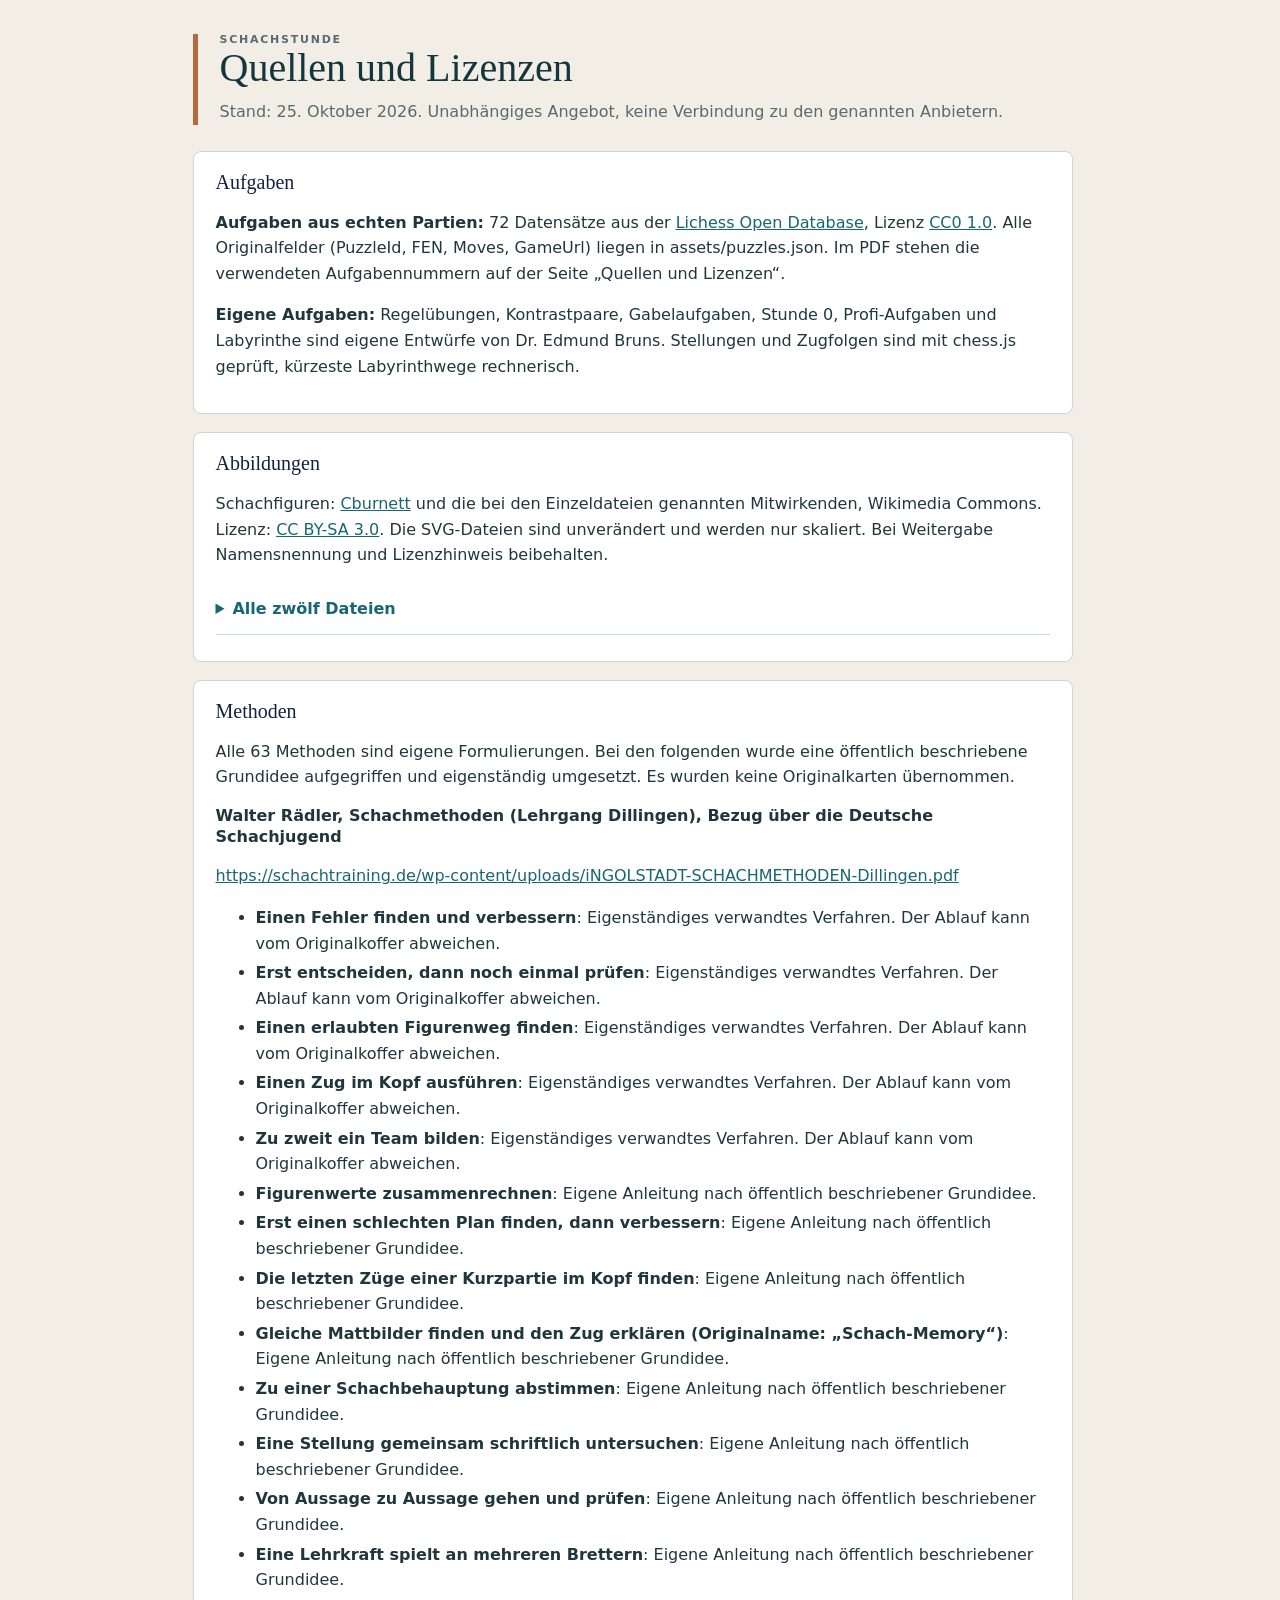
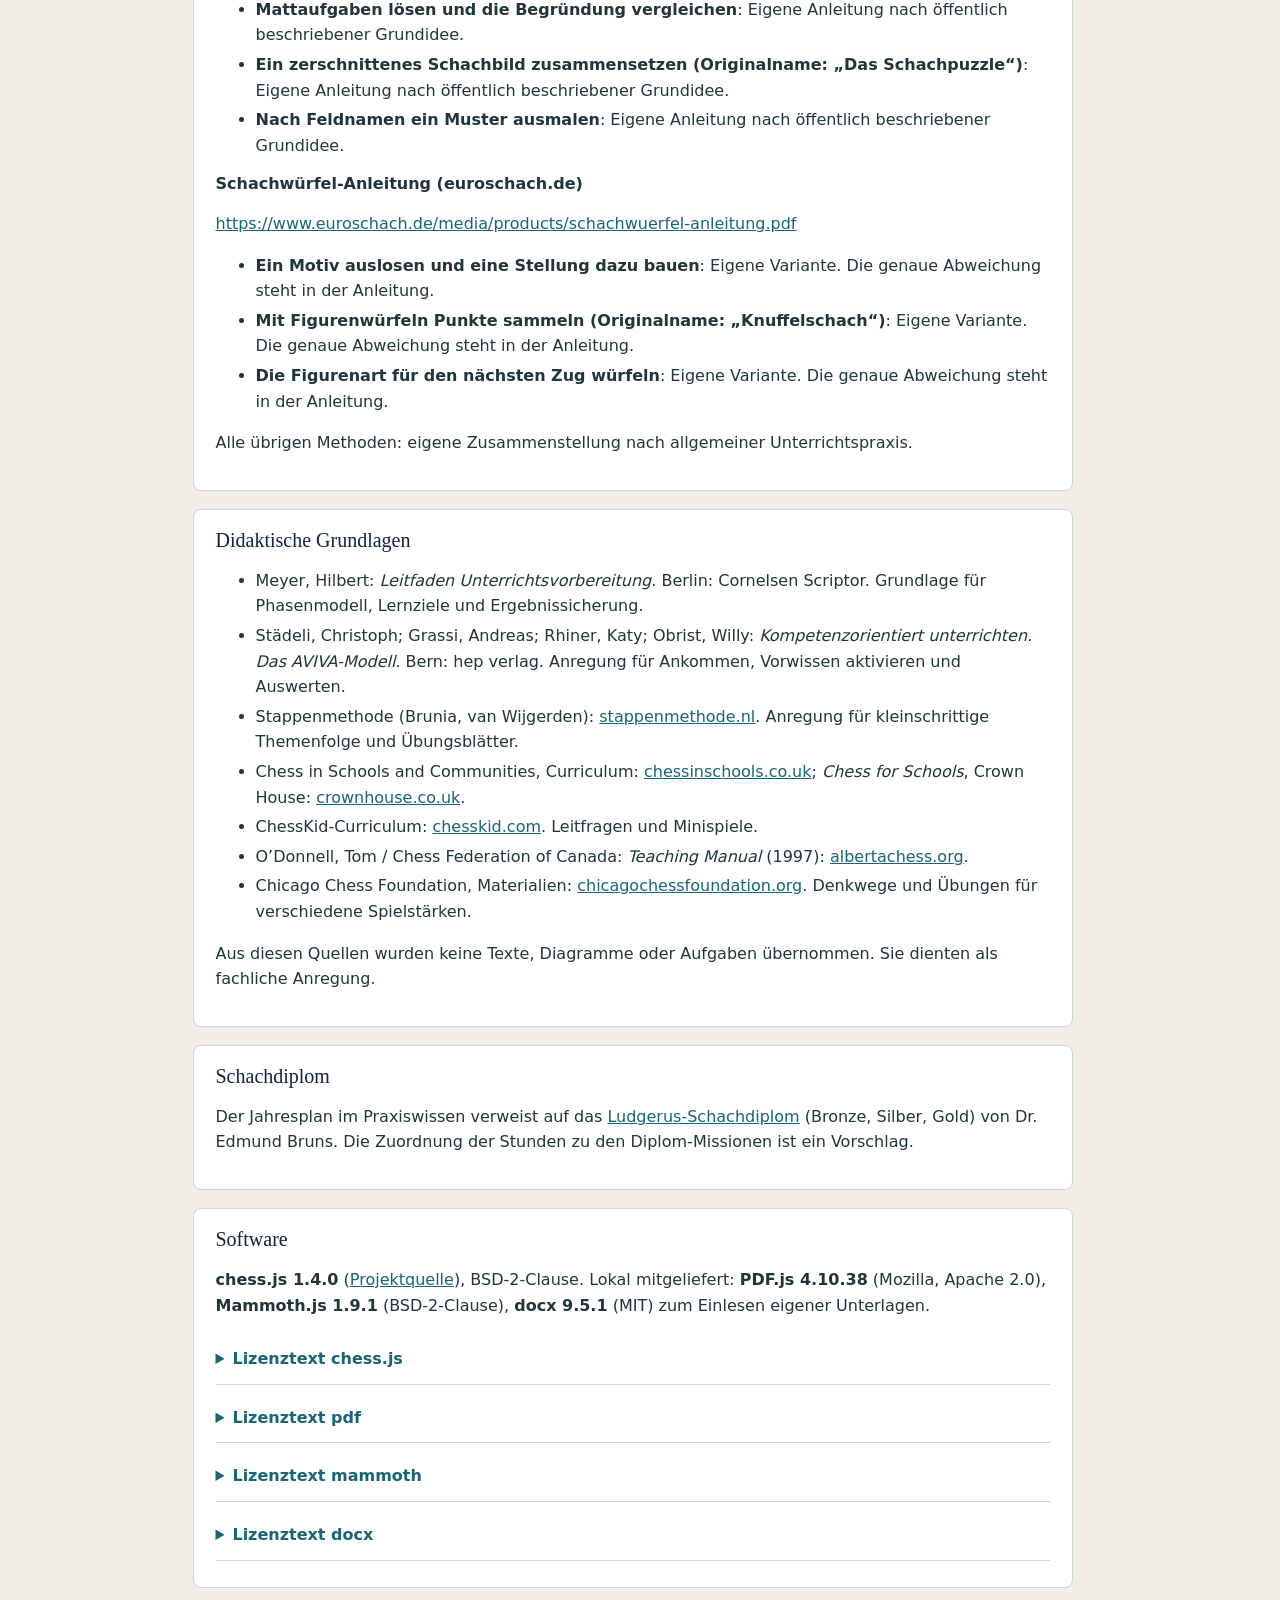
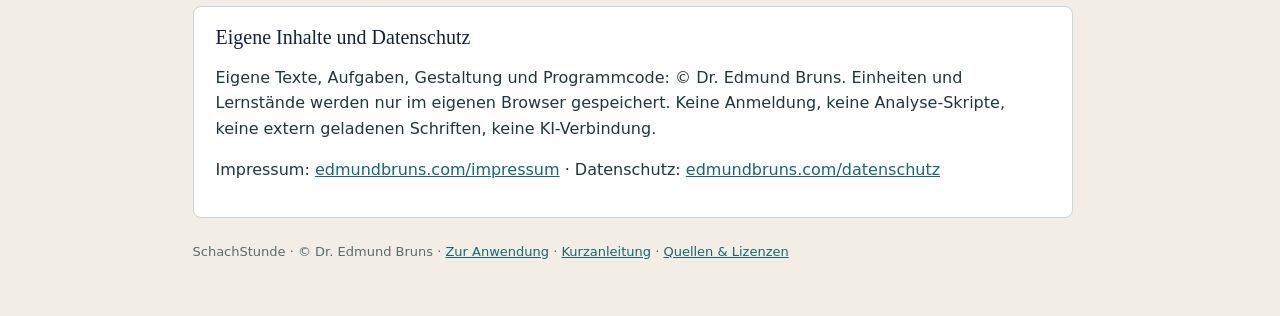
==== commit f8a7996b: "Neues Grundkonzept: Praxiswissen, Methoden und Unterrichtseinheiten statt eigener Planung - Menü nur" ====
--- a/LICENSES.html
+++ b/LICENSES.html
@@ -241,4 +241,4 @@
 LIABILITY, WHETHER IN AN ACTION OF CONTRACT, TORT OR OTHERWISE, ARISING FROM,
 OUT OF OR IN CONNECTION WITH THE SOFTWARE OR THE USE OR OTHER DEALINGS IN THE
 SOFTWARE.
-</pre></details></section><section class="docsec"><h2>Eigene Inhalte und Datenschutz</h2><p>Eigene Texte, Aufgaben, Gestaltung und Programmcode: © Dr. Edmund Bruns. Planungen werden nur im eigenen Browser gespeichert. Keine Anmeldung, keine Analyse-Skripte, keine extern geladenen Schriften, keine KI-Verbindung.</p><p>Impressum: <a href="https://edmundbruns.com/impressum/">edmundbruns.com/impressum</a> · Datenschutz: <a href="https://edmundbruns.com/datenschutz/">edmundbruns.com/datenschutz</a></p></section><p class="docfoot">SchachStunde · © Dr. Edmund Bruns · <a href="index.html">Zur Anwendung</a> · <a href="START.html">Kurzanleitung</a> · <a href="LICENSES.html">Quellen &amp; Lizenzen</a></p></div></body></html>+</pre></details></section><section class="docsec"><h2>Eigene Inhalte und Datenschutz</h2><p>Eigene Texte, Aufgaben, Gestaltung und Programmcode: © Dr. Edmund Bruns. Einheiten und Lernstände werden nur im eigenen Browser gespeichert. Keine Anmeldung, keine Analyse-Skripte, keine extern geladenen Schriften, keine KI-Verbindung.</p><p>Impressum: <a href="https://edmundbruns.com/impressum/">edmundbruns.com/impressum</a> · Datenschutz: <a href="https://edmundbruns.com/datenschutz/">edmundbruns.com/datenschutz</a></p></section><p class="docfoot">SchachStunde · © Dr. Edmund Bruns · <a href="index.html">Zur Anwendung</a> · <a href="START.html">Kurzanleitung</a> · <a href="LICENSES.html">Quellen &amp; Lizenzen</a></p></div></body></html>
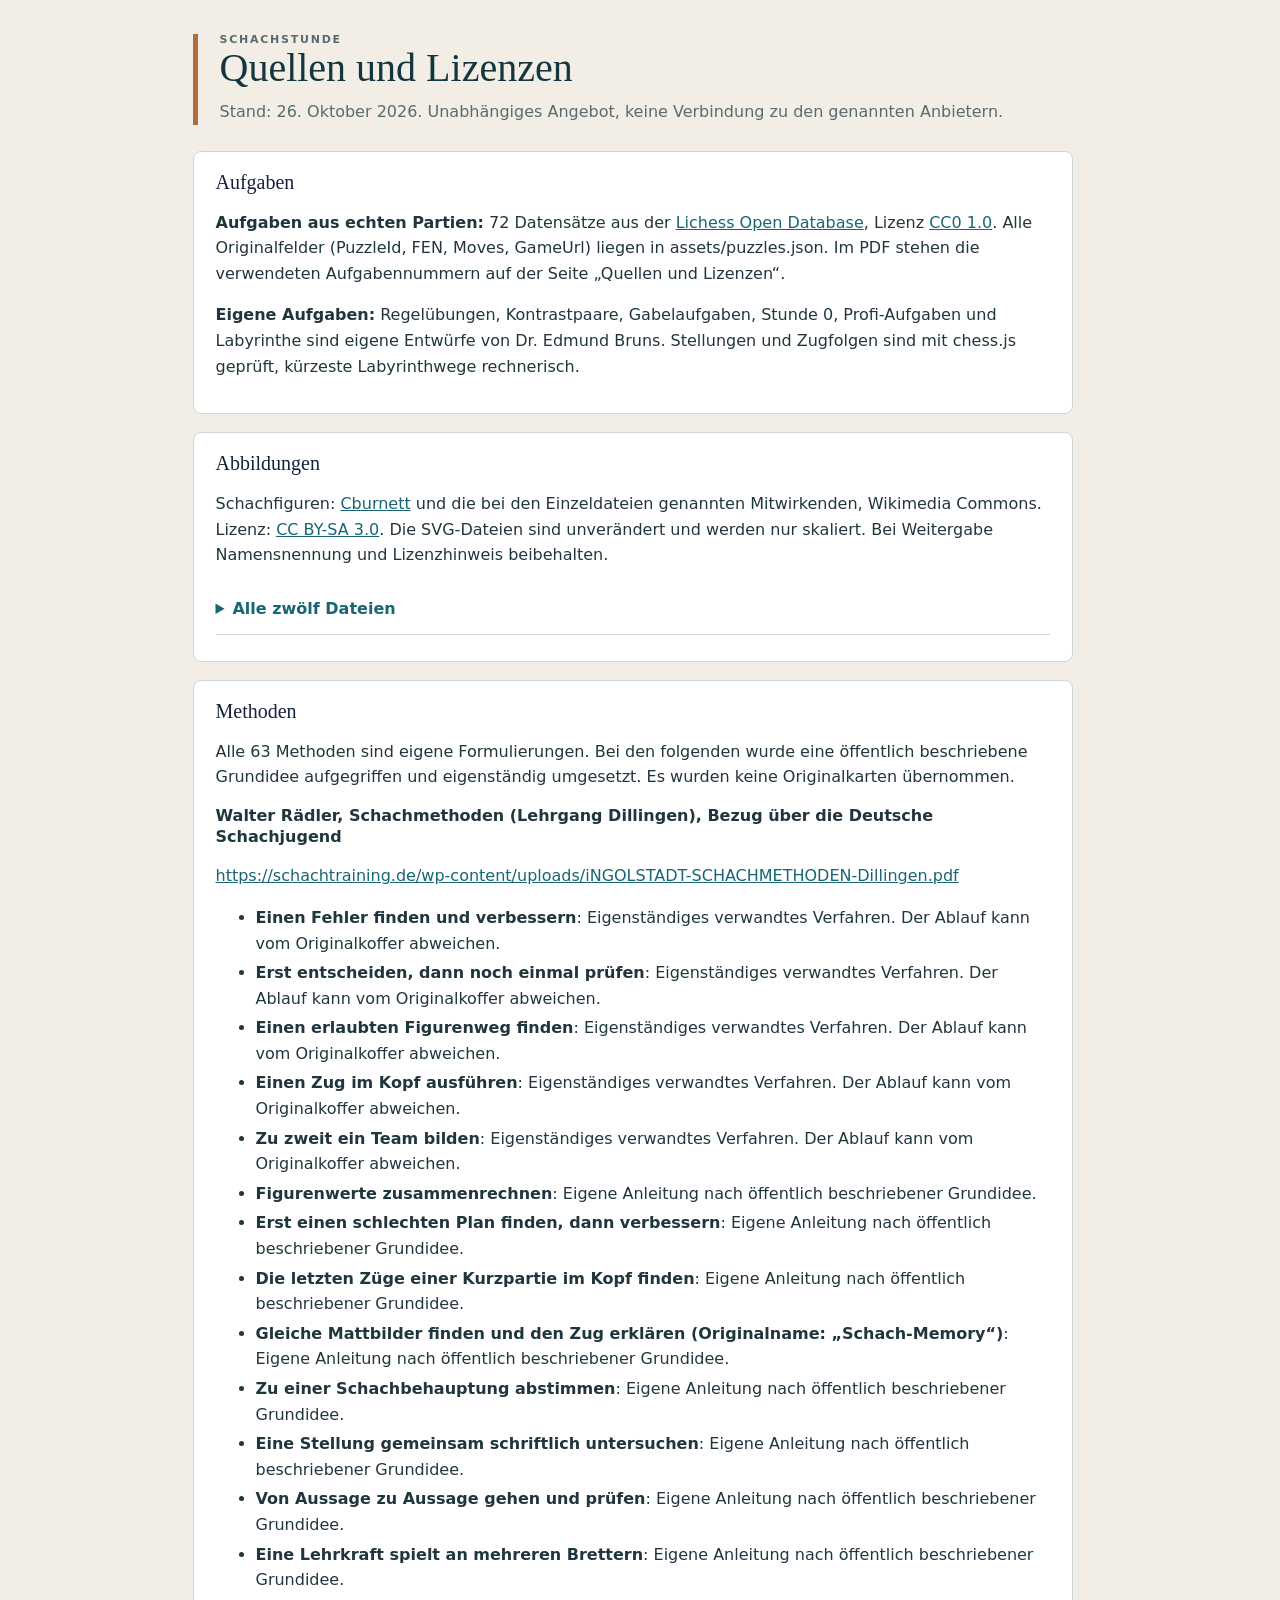
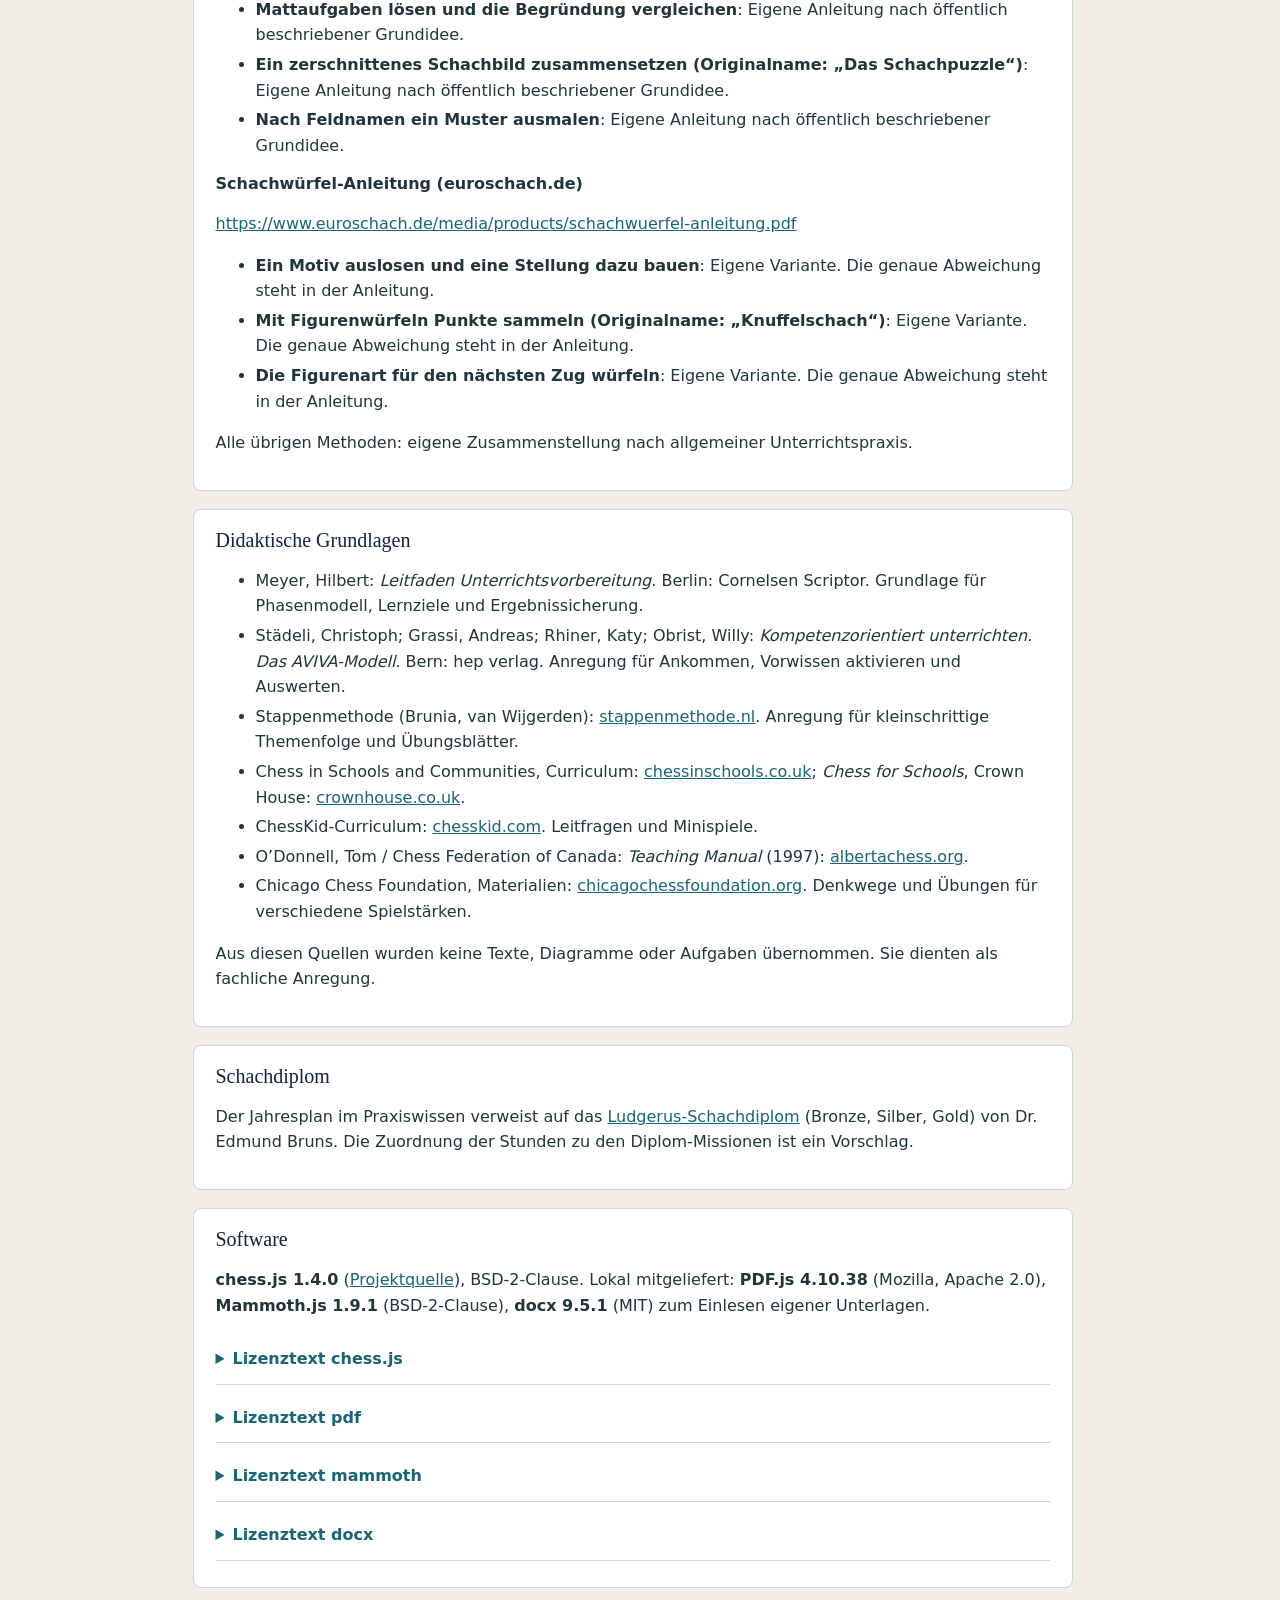
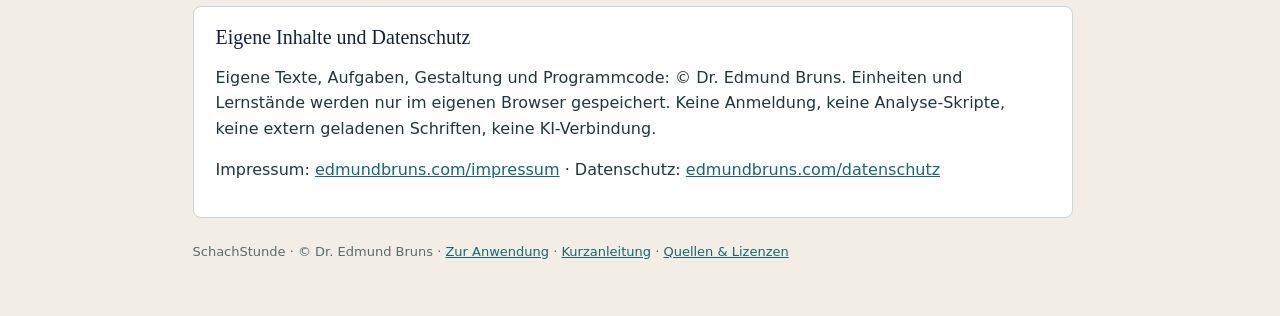
==== commit c974caa2: "Prüfbericht umgesetzt: Lösungsblätter drucken wieder korrekt, Kopiervorlagen als PDF, Methodenkarten" ====
--- a/LICENSES.html
+++ b/LICENSES.html
@@ -1,4 +1,4 @@
-<!doctype html><html lang="de"><meta charset="utf-8"><meta name="viewport" content="width=device-width,initial-scale=1"><title>Quellen und Lizenzen · SchachStunde</title><link rel="stylesheet" href="style.css"><style>body{margin:0;background:#f3eee5;color:#20363d;font:16px/1.6 system-ui,"Segoe UI",Arial,sans-serif}</style><body class="docbody"><div class="docpage"><div class="dochead"><p class="doceyebrow">SchachStunde</p><h1>Quellen und Lizenzen</h1><p>Stand: 25. Oktober 2026. Unabhängiges Angebot, keine Verbindung zu den genannten Anbietern.</p></div><section class="docsec"><h2>Aufgaben</h2><p><b>Aufgaben aus echten Partien:</b> 72 Datensätze aus der <a href="https://database.lichess.org/#puzzles">Lichess Open Database</a>, Lizenz <a href="https://creativecommons.org/publicdomain/zero/1.0/">CC0 1.0</a>. Alle Originalfelder (PuzzleId, FEN, Moves, GameUrl) liegen in assets/puzzles.json. Im PDF stehen die verwendeten Aufgabennummern auf der Seite „Quellen und Lizenzen“.</p><p><b>Eigene Aufgaben:</b> Regelübungen, Kontrastpaare, Gabelaufgaben, Stunde 0, Profi-Aufgaben und Labyrinthe sind eigene Entwürfe von Dr. Edmund Bruns. Stellungen und Zugfolgen sind mit chess.js geprüft, kürzeste Labyrinthwege rechnerisch.</p></section><section class="docsec"><h2>Abbildungen</h2><p>Schachfiguren: <a href="https://commons.wikimedia.org/wiki/User:Cburnett">Cburnett</a> und die bei den Einzeldateien genannten Mitwirkenden, Wikimedia Commons. Lizenz: <a href="https://creativecommons.org/licenses/by-sa/3.0/">CC BY-SA 3.0</a>. Die SVG-Dateien sind unverändert und werden nur skaliert. Bei Weitergabe Namensnennung und Lizenzhinweis beibehalten.</p><details><summary>Alle zwölf Dateien</summary><ul><li><a href="https://commons.wikimedia.org/wiki/File:Chess_plt45.svg">Chess_plt45.svg</a></li><li><a href="https://commons.wikimedia.org/wiki/File:Chess_pdt45.svg">Chess_pdt45.svg</a></li><li><a href="https://commons.wikimedia.org/wiki/File:Chess_rlt45.svg">Chess_rlt45.svg</a></li><li><a href="https://commons.wikimedia.org/wiki/File:Chess_rdt45.svg">Chess_rdt45.svg</a></li><li><a href="https://commons.wikimedia.org/wiki/File:Chess_nlt45.svg">Chess_nlt45.svg</a></li><li><a href="https://commons.wikimedia.org/wiki/File:Chess_ndt45.svg">Chess_ndt45.svg</a></li><li><a href="https://commons.wikimedia.org/wiki/File:Chess_blt45.svg">Chess_blt45.svg</a></li><li><a href="https://commons.wikimedia.org/wiki/File:Chess_bdt45.svg">Chess_bdt45.svg</a></li><li><a href="https://commons.wikimedia.org/wiki/File:Chess_qlt45.svg">Chess_qlt45.svg</a></li><li><a href="https://commons.wikimedia.org/wiki/File:Chess_qdt45.svg">Chess_qdt45.svg</a></li><li><a href="https://commons.wikimedia.org/wiki/File:Chess_klt45.svg">Chess_klt45.svg</a></li><li><a href="https://commons.wikimedia.org/wiki/File:Chess_kdt45.svg">Chess_kdt45.svg</a></li></ul></details></section><section class="docsec"><h2>Methoden</h2><p>Alle 63 Methoden sind eigene Formulierungen. Bei den folgenden wurde eine öffentlich beschriebene Grundidee aufgegriffen und eigenständig umgesetzt. Es wurden keine Originalkarten übernommen.</p><h3>Walter Rädler, Schachmethoden (Lehrgang Dillingen), Bezug über die Deutsche Schachjugend</h3><p><a href="https://schachtraining.de/wp-content/uploads/iNGOLSTADT-SCHACHMETHODEN-Dillingen.pdf">https://schachtraining.de/wp-content/uploads/iNGOLSTADT-SCHACHMETHODEN-Dillingen.pdf</a></p><ul><li><b>Einen Fehler finden und verbessern</b>: Eigenständiges verwandtes Verfahren. Der Ablauf kann vom Originalkoffer abweichen.</li><li><b>Erst entscheiden, dann noch einmal prüfen</b>: Eigenständiges verwandtes Verfahren. Der Ablauf kann vom Originalkoffer abweichen.</li><li><b>Einen erlaubten Figurenweg finden</b>: Eigenständiges verwandtes Verfahren. Der Ablauf kann vom Originalkoffer abweichen.</li><li><b>Einen Zug im Kopf ausführen</b>: Eigenständiges verwandtes Verfahren. Der Ablauf kann vom Originalkoffer abweichen.</li><li><b>Zu zweit ein Team bilden</b>: Eigenständiges verwandtes Verfahren. Der Ablauf kann vom Originalkoffer abweichen.</li><li><b>Figurenwerte zusammenrechnen</b>: Eigene Anleitung nach öffentlich beschriebener Grundidee.</li><li><b>Erst einen schlechten Plan finden, dann verbessern</b>: Eigene Anleitung nach öffentlich beschriebener Grundidee.</li><li><b>Die letzten Züge einer Kurzpartie im Kopf finden</b>: Eigene Anleitung nach öffentlich beschriebener Grundidee.</li><li><b>Gleiche Mattbilder finden und den Zug erklären (Originalname: „Schach-Memory“)</b>: Eigene Anleitung nach öffentlich beschriebener Grundidee.</li><li><b>Zu einer Schachbehauptung abstimmen</b>: Eigene Anleitung nach öffentlich beschriebener Grundidee.</li><li><b>Eine Stellung gemeinsam schriftlich untersuchen</b>: Eigene Anleitung nach öffentlich beschriebener Grundidee.</li><li><b>Von Aussage zu Aussage gehen und prüfen</b>: Eigene Anleitung nach öffentlich beschriebener Grundidee.</li><li><b>Eine Lehrkraft spielt an mehreren Brettern</b>: Eigene Anleitung nach öffentlich beschriebener Grundidee.</li><li><b>Mattaufgaben lösen und die Begründung vergleichen</b>: Eigene Anleitung nach öffentlich beschriebener Grundidee.</li><li><b>Ein zerschnittenes Schachbild zusammensetzen (Originalname: „Das Schachpuzzle“)</b>: Eigene Anleitung nach öffentlich beschriebener Grundidee.</li><li><b>Nach Feldnamen ein Muster ausmalen</b>: Eigene Anleitung nach öffentlich beschriebener Grundidee.</li></ul><h3>Schachwürfel-Anleitung (euroschach.de)</h3><p><a href="https://www.euroschach.de/media/products/schachwuerfel-anleitung.pdf">https://www.euroschach.de/media/products/schachwuerfel-anleitung.pdf</a></p><ul><li><b>Ein Motiv auslosen und eine Stellung dazu bauen</b>: Eigene Variante. Die genaue Abweichung steht in der Anleitung.</li><li><b>Mit Figurenwürfeln Punkte sammeln (Originalname: „Knuffelschach“)</b>: Eigene Variante. Die genaue Abweichung steht in der Anleitung.</li><li><b>Die Figurenart für den nächsten Zug würfeln</b>: Eigene Variante. Die genaue Abweichung steht in der Anleitung.</li></ul><p>Alle übrigen Methoden: eigene Zusammenstellung nach allgemeiner Unterrichtspraxis.</p></section><section class="docsec"><h2>Didaktische Grundlagen</h2><ul><li>Meyer, Hilbert: <i>Leitfaden Unterrichtsvorbereitung</i>. Berlin: Cornelsen Scriptor. Grundlage für Phasenmodell, Lernziele und Ergebnissicherung.</li><li>Städeli, Christoph; Grassi, Andreas; Rhiner, Katy; Obrist, Willy: <i>Kompetenzorientiert unterrichten. Das AVIVA-Modell</i>. Bern: hep verlag. Anregung für Ankommen, Vorwissen aktivieren und Auswerten.</li><li>Stappenmethode (Brunia, van Wijgerden): <a href="https://www.stappenmethode.nl/en/material/step1">stappenmethode.nl</a>. Anregung für kleinschrittige Themenfolge und Übungsblätter.</li><li>Chess in Schools and Communities, Curriculum: <a href="https://www.chessinschools.co.uk/csc-curriculum">chessinschools.co.uk</a>; <i>Chess for Schools</i>, Crown House: <a href="https://www.crownhouse.co.uk/chess-for-schools">crownhouse.co.uk</a>.</li><li>ChessKid-Curriculum: <a href="https://www.chesskid.com/learn/articles/chesskidcoms-curriculum">chesskid.com</a>. Leitfragen und Minispiele.</li><li>O’Donnell, Tom / Chess Federation of Canada: <i>Teaching Manual</i> (1997): <a href="https://www.albertachess.org/Teaching%20Manual.pdf">albertachess.org</a>.</li><li>Chicago Chess Foundation, Materialien: <a href="https://chicagochessfoundation.org/resources">chicagochessfoundation.org</a>. Denkwege und Übungen für verschiedene Spielstärken.</li></ul><p>Aus diesen Quellen wurden keine Texte, Diagramme oder Aufgaben übernommen. Sie dienten als fachliche Anregung.</p></section><section class="docsec"><h2>Schachdiplom</h2><p>Der Jahresplan im Praxiswissen verweist auf das <a href="https://ludgerus-schachdiplom.netlify.app/">Ludgerus-Schachdiplom</a> (Bronze, Silber, Gold) von Dr. Edmund Bruns. Die Zuordnung der Stunden zu den Diplom-Missionen ist ein Vorschlag.</p></section><section class="docsec"><h2>Software</h2><p><b>chess.js 1.4.0</b> (<a href="https://github.com/jhlywa/chess.js">Projektquelle</a>), BSD-2-Clause. Lokal mitgeliefert: <b>PDF.js 4.10.38</b> (Mozilla, Apache 2.0), <b>Mammoth.js 1.9.1</b> (BSD-2-Clause), <b>docx 9.5.1</b> (MIT) zum Einlesen eigener Unterlagen.</p><details><summary>Lizenztext chess.js</summary><pre>Copyright (c) 2025, Jeff Hlywa (jhlywa@gmail.com)
+<!doctype html><html lang="de"><meta charset="utf-8"><meta name="viewport" content="width=device-width,initial-scale=1"><title>Quellen und Lizenzen · SchachStunde</title><link rel="stylesheet" href="style.css"><style>body{margin:0;background:#f3eee5;color:#20363d;font:16px/1.6 system-ui,"Segoe UI",Arial,sans-serif}</style><body class="docbody"><div class="docpage"><div class="dochead"><p class="doceyebrow">SchachStunde</p><h1>Quellen und Lizenzen</h1><p>Stand: 26. Oktober 2026. Unabhängiges Angebot, keine Verbindung zu den genannten Anbietern.</p></div><section class="docsec"><h2>Aufgaben</h2><p><b>Aufgaben aus echten Partien:</b> 72 Datensätze aus der <a href="https://database.lichess.org/#puzzles">Lichess Open Database</a>, Lizenz <a href="https://creativecommons.org/publicdomain/zero/1.0/">CC0 1.0</a>. Alle Originalfelder (PuzzleId, FEN, Moves, GameUrl) liegen in assets/puzzles.json. Im PDF stehen die verwendeten Aufgabennummern auf der Seite „Quellen und Lizenzen“.</p><p><b>Eigene Aufgaben:</b> Regelübungen, Kontrastpaare, Gabelaufgaben, Stunde 0, Profi-Aufgaben und Labyrinthe sind eigene Entwürfe von Dr. Edmund Bruns. Stellungen und Zugfolgen sind mit chess.js geprüft, kürzeste Labyrinthwege rechnerisch.</p></section><section class="docsec"><h2>Abbildungen</h2><p>Schachfiguren: <a href="https://commons.wikimedia.org/wiki/User:Cburnett">Cburnett</a> und die bei den Einzeldateien genannten Mitwirkenden, Wikimedia Commons. Lizenz: <a href="https://creativecommons.org/licenses/by-sa/3.0/">CC BY-SA 3.0</a>. Die SVG-Dateien sind unverändert und werden nur skaliert. Bei Weitergabe Namensnennung und Lizenzhinweis beibehalten.</p><details><summary>Alle zwölf Dateien</summary><ul><li><a href="https://commons.wikimedia.org/wiki/File:Chess_plt45.svg">Chess_plt45.svg</a></li><li><a href="https://commons.wikimedia.org/wiki/File:Chess_pdt45.svg">Chess_pdt45.svg</a></li><li><a href="https://commons.wikimedia.org/wiki/File:Chess_rlt45.svg">Chess_rlt45.svg</a></li><li><a href="https://commons.wikimedia.org/wiki/File:Chess_rdt45.svg">Chess_rdt45.svg</a></li><li><a href="https://commons.wikimedia.org/wiki/File:Chess_nlt45.svg">Chess_nlt45.svg</a></li><li><a href="https://commons.wikimedia.org/wiki/File:Chess_ndt45.svg">Chess_ndt45.svg</a></li><li><a href="https://commons.wikimedia.org/wiki/File:Chess_blt45.svg">Chess_blt45.svg</a></li><li><a href="https://commons.wikimedia.org/wiki/File:Chess_bdt45.svg">Chess_bdt45.svg</a></li><li><a href="https://commons.wikimedia.org/wiki/File:Chess_qlt45.svg">Chess_qlt45.svg</a></li><li><a href="https://commons.wikimedia.org/wiki/File:Chess_qdt45.svg">Chess_qdt45.svg</a></li><li><a href="https://commons.wikimedia.org/wiki/File:Chess_klt45.svg">Chess_klt45.svg</a></li><li><a href="https://commons.wikimedia.org/wiki/File:Chess_kdt45.svg">Chess_kdt45.svg</a></li></ul></details></section><section class="docsec"><h2>Methoden</h2><p>Alle 63 Methoden sind eigene Formulierungen. Bei den folgenden wurde eine öffentlich beschriebene Grundidee aufgegriffen und eigenständig umgesetzt. Es wurden keine Originalkarten übernommen.</p><h3>Walter Rädler, Schachmethoden (Lehrgang Dillingen), Bezug über die Deutsche Schachjugend</h3><p><a href="https://schachtraining.de/wp-content/uploads/iNGOLSTADT-SCHACHMETHODEN-Dillingen.pdf">https://schachtraining.de/wp-content/uploads/iNGOLSTADT-SCHACHMETHODEN-Dillingen.pdf</a></p><ul><li><b>Einen Fehler finden und verbessern</b>: Eigenständiges verwandtes Verfahren. Der Ablauf kann vom Originalkoffer abweichen.</li><li><b>Erst entscheiden, dann noch einmal prüfen</b>: Eigenständiges verwandtes Verfahren. Der Ablauf kann vom Originalkoffer abweichen.</li><li><b>Einen erlaubten Figurenweg finden</b>: Eigenständiges verwandtes Verfahren. Der Ablauf kann vom Originalkoffer abweichen.</li><li><b>Einen Zug im Kopf ausführen</b>: Eigenständiges verwandtes Verfahren. Der Ablauf kann vom Originalkoffer abweichen.</li><li><b>Zu zweit ein Team bilden</b>: Eigenständiges verwandtes Verfahren. Der Ablauf kann vom Originalkoffer abweichen.</li><li><b>Figurenwerte zusammenrechnen</b>: Eigene Anleitung nach öffentlich beschriebener Grundidee.</li><li><b>Erst einen schlechten Plan finden, dann verbessern</b>: Eigene Anleitung nach öffentlich beschriebener Grundidee.</li><li><b>Die letzten Züge einer Kurzpartie im Kopf finden</b>: Eigene Anleitung nach öffentlich beschriebener Grundidee.</li><li><b>Gleiche Mattbilder finden und den Zug erklären (Originalname: „Schach-Memory“)</b>: Eigene Anleitung nach öffentlich beschriebener Grundidee.</li><li><b>Zu einer Schachbehauptung abstimmen</b>: Eigene Anleitung nach öffentlich beschriebener Grundidee.</li><li><b>Eine Stellung gemeinsam schriftlich untersuchen</b>: Eigene Anleitung nach öffentlich beschriebener Grundidee.</li><li><b>Von Aussage zu Aussage gehen und prüfen</b>: Eigene Anleitung nach öffentlich beschriebener Grundidee.</li><li><b>Eine Lehrkraft spielt an mehreren Brettern</b>: Eigene Anleitung nach öffentlich beschriebener Grundidee.</li><li><b>Mattaufgaben lösen und die Begründung vergleichen</b>: Eigene Anleitung nach öffentlich beschriebener Grundidee.</li><li><b>Ein zerschnittenes Schachbild zusammensetzen (Originalname: „Das Schachpuzzle“)</b>: Eigene Anleitung nach öffentlich beschriebener Grundidee.</li><li><b>Nach Feldnamen ein Muster ausmalen</b>: Eigene Anleitung nach öffentlich beschriebener Grundidee.</li></ul><h3>Schachwürfel-Anleitung (euroschach.de)</h3><p><a href="https://www.euroschach.de/media/products/schachwuerfel-anleitung.pdf">https://www.euroschach.de/media/products/schachwuerfel-anleitung.pdf</a></p><ul><li><b>Ein Motiv auslosen und eine Stellung dazu bauen</b>: Eigene Variante. Die genaue Abweichung steht in der Anleitung.</li><li><b>Mit Figurenwürfeln Punkte sammeln (Originalname: „Knuffelschach“)</b>: Eigene Variante. Die genaue Abweichung steht in der Anleitung.</li><li><b>Die Figurenart für den nächsten Zug würfeln</b>: Eigene Variante. Die genaue Abweichung steht in der Anleitung.</li></ul><p>Alle übrigen Methoden: eigene Zusammenstellung nach allgemeiner Unterrichtspraxis.</p></section><section class="docsec"><h2>Didaktische Grundlagen</h2><ul><li>Meyer, Hilbert: <i>Leitfaden Unterrichtsvorbereitung</i>. Berlin: Cornelsen Scriptor. Grundlage für Phasenmodell, Lernziele und Ergebnissicherung.</li><li>Städeli, Christoph; Grassi, Andreas; Rhiner, Katy; Obrist, Willy: <i>Kompetenzorientiert unterrichten. Das AVIVA-Modell</i>. Bern: hep verlag. Anregung für Ankommen, Vorwissen aktivieren und Auswerten.</li><li>Stappenmethode (Brunia, van Wijgerden): <a href="https://www.stappenmethode.nl/en/material/step1">stappenmethode.nl</a>. Anregung für kleinschrittige Themenfolge und Übungsblätter.</li><li>Chess in Schools and Communities, Curriculum: <a href="https://www.chessinschools.co.uk/csc-curriculum">chessinschools.co.uk</a>; <i>Chess for Schools</i>, Crown House: <a href="https://www.crownhouse.co.uk/chess-for-schools">crownhouse.co.uk</a>.</li><li>ChessKid-Curriculum: <a href="https://www.chesskid.com/learn/articles/chesskidcoms-curriculum">chesskid.com</a>. Leitfragen und Minispiele.</li><li>O’Donnell, Tom / Chess Federation of Canada: <i>Teaching Manual</i> (1997): <a href="https://www.albertachess.org/Teaching%20Manual.pdf">albertachess.org</a>.</li><li>Chicago Chess Foundation, Materialien: <a href="https://chicagochessfoundation.org/resources">chicagochessfoundation.org</a>. Denkwege und Übungen für verschiedene Spielstärken.</li></ul><p>Aus diesen Quellen wurden keine Texte, Diagramme oder Aufgaben übernommen. Sie dienten als fachliche Anregung.</p></section><section class="docsec"><h2>Schachdiplom</h2><p>Der Jahresplan im Praxiswissen verweist auf das <a href="https://ludgerus-schachdiplom.netlify.app/">Ludgerus-Schachdiplom</a> (Bronze, Silber, Gold) von Dr. Edmund Bruns. Die Zuordnung der Stunden zu den Diplom-Missionen ist ein Vorschlag.</p></section><section class="docsec"><h2>Software</h2><p><b>chess.js 1.4.0</b> (<a href="https://github.com/jhlywa/chess.js">Projektquelle</a>), BSD-2-Clause. Lokal mitgeliefert: <b>PDF.js 4.10.38</b> (Mozilla, Apache 2.0), <b>Mammoth.js 1.9.1</b> (BSD-2-Clause), <b>docx 9.5.1</b> (MIT) zum Einlesen eigener Unterlagen.</p><details><summary>Lizenztext chess.js</summary><pre>Copyright (c) 2025, Jeff Hlywa (jhlywa@gmail.com)
 All rights reserved.
 
 Redistribution and use in source and binary forms, with or without
--- a/style.css
+++ b/style.css
@@ -1,6 +1,6 @@
-:root{--ink:#183e39;--green:#225c50;--cream:#f6f4ed;--muted:#64736d;--line:#d9dfd7;--gold:#eac27c}*{box-sizing:border-box}body{margin:0;background:var(--cream);color:var(--ink);font:16px/1.6 system-ui,sans-serif}header{max-width:1240px;margin:auto;padding:26px 32px;display:flex;justify-content:space-between;align-items:center;gap:20px;border-bottom:1px solid var(--line)}a{color:var(--green)}.brand{font-size:18px;letter-spacing:2px;font-weight:800;text-decoration:none}.brand span{display:block;font-size:10px;letter-spacing:3px}nav{display:flex;flex-wrap:wrap;gap:7px}button,select,input,textarea{font:inherit}button{cursor:pointer;background:white;color:var(--ink);border:1px solid var(--line);border-radius:8px;padding:9px 16px}button:hover{border-color:var(--green);background:#e9eee7}button:focus-visible,a:focus-visible,select:focus-visible{outline:3px solid #c88125;outline-offset:3px}button:disabled{opacity:.45;cursor:default}.primary,nav button.active{background:var(--green);color:white;border-color:var(--green)}main{max-width:1176px;margin:auto;padding:0 24px}.hero{display:grid;grid-template-columns:1.4fr 1fr;align-items:center;padding:58px 0;gap:40px}.eyebrow{font-size:11px;letter-spacing:2px;font-weight:750}h1{font-family:Georgia,serif;font-size:clamp(38px,5vw,64px);font-weight:500;line-height:1.1;margin:18px 0}h2{font-family:Georgia,serif;font-weight:500;font-size:32px;line-height:1.2}h3{line-height:1.3}.hero p:not(.eyebrow){color:var(--muted)}.heroart{background:#e4e9df;border-radius:48% 48% 16px 16px;padding:36px;display:flex;align-items:center;gap:20px;min-height:260px}.heroart img{width:48%;filter:drop-shadow(0 14px 7px #183e3920)}.heroart div{font-family:Georgia,serif;font-size:24px}.sectionhead{display:flex;justify-content:space-between;align-items:center;gap:15px}.muted,small{color:var(--muted)}.filters,.row{display:flex;gap:12px;flex-wrap:wrap;align-items:center}.filters{background:#e9ede5;border-radius:12px;padding:16px;margin:20px 0}label{font-size:13px;font-weight:650}select,input,textarea{display:block;background:white;color:var(--ink);border:1px solid var(--line);padding:9px;border-radius:6px;max-width:100%}input[type=checkbox]{display:inline}.grid{display:grid;grid-template-columns:repeat(3,1fr);gap:18px}.card{background:#fff;border:1px solid var(--line);border-radius:12px;padding:24px;display:flex;flex-direction:column;align-items:flex-start}.card h3{margin:12px 0 8px}.card p{margin-top:0;color:var(--muted)}.card button{margin-top:auto}.tag{font-size:11px;letter-spacing:.8px;text-transform:uppercase;color:var(--green);background:#eef2e8;padding:3px 9px;border-radius:4px}.meta{font-size:12px;color:var(--muted);margin:14px 0}.training{display:grid;grid-template-columns:minmax(280px,540px) 1fr;gap:34px;margin-top:20px}.board{display:grid;grid-template-columns:repeat(8,1fr);width:100%;aspect-ratio:1;border:8px solid var(--green);border-radius:5px;overflow:hidden}.sq{padding:0;border:0;border-radius:0;position:relative;background:#eee9d8;aspect-ratio:1;display:grid;place-items:center}.sq.dark{background:#86a58f}.sq:hover{background:#d8c483}.sq.selected{background:#efc36a}.sq.target:after{content:'';position:absolute;width:22%;height:22%;background:#143e3970;border-radius:50%}.sq img{width:90%;height:90%;pointer-events:none}.sq small{position:absolute;left:3px;bottom:0;font-size:10px;color:#183e39;line-height:1.2}.status{padding:18px;border-radius:8px;background:#e9eee3;margin:16px 0;min-height:64px}.status.bad{background:#f7e7d9}.status.good{background:#dcebdc}.side{background:white;padding:26px;border-radius:12px;border:1px solid var(--line)}.side h2{margin-top:8px}textarea{width:100%;min-height:90px}.progress{font-size:13px;color:var(--muted)}details{padding:12px 0;border-bottom:1px solid var(--line)}summary{cursor:pointer;font-weight:650}footer{max-width:1176px;margin:55px auto 0;padding:24px;border-top:1px solid var(--line);font-size:12px;color:var(--muted)}dialog{max-width:760px;width:calc(100% - 30px);border:1px solid var(--line);border-radius:15px;padding:30px;color:var(--ink);background:var(--cream)}dialog::backdrop{background:#133c3970}.close{float:right}li{margin:7px 0}.planitem{padding:14px;background:white;border-left:4px solid var(--green);margin:12px 0}#printarea{display:none}.rights{background:white;padding:30px;border-radius:12px;overflow-wrap:anywhere}.mini{width:240px}.solution{break-before:page}.printtask{break-inside:avoid;margin:20px 0}.printgrid{display:grid;grid-template-columns:1fr 1fr;gap:28px}.printtask .board{width:220px;border:3px solid #333}.printtask .sq{display:grid}.printtask img{width:90%}.licenseprint{font-size:10px}.empty{padding:30px;text-align:center}.pill{border-radius:20px;padding:5px 12px;background:#e3eadf;font-size:12px}@media(max-width:800px){header{padding:20px;display:block}nav{margin-top:16px}nav button{font-size:13px;padding:7px 10px}.hero{grid-template-columns:1fr;padding:30px 0}.heroart{display:none}.grid{grid-template-columns:1fr 1fr}.training{grid-template-columns:1fr}.sectionhead{align-items:flex-start}.hero h1{font-size:44px}}@media(max-width:520px){.grid{grid-template-columns:1fr}main{padding:0 16px}.side{padding:18px}.filters>*{flex:1}.sq small{font-size:8px}}@media print{body>*{display:none!important}body>#printarea{display:block!important}body{background:white;color:black;font-size:11pt}#printarea h1{font-size:26pt}#printarea h2{font-size:20pt}#printarea a{color:black}.board,.sq{-webkit-print-color-adjust:exact;print-color-adjust:exact}.printgrid{gap:12px}.printtask{margin:8px 0}footer{display:none}button{display:none!important}@page{size:A4;margin:15mm}}
+:root{--ink:#183e39;--green:#225c50;--cream:#f6f4ed;--muted:#64736d;--line:#d9dfd7;--gold:#eac27c}*{box-sizing:border-box}body{margin:0;background:var(--cream);color:var(--ink);font:16px/1.6 system-ui,sans-serif}header{max-width:1240px;margin:auto;padding:26px 32px;display:flex;justify-content:space-between;align-items:center;gap:20px;border-bottom:1px solid var(--line)}a{color:var(--green)}.brand{font-size:18px;letter-spacing:2px;font-weight:800;text-decoration:none}.brand span{display:block;font-size:10px;letter-spacing:3px}nav{display:flex;flex-wrap:wrap;gap:7px}button,select,input,textarea{font:inherit}button{cursor:pointer;background:white;color:var(--ink);border:1px solid var(--line);border-radius:8px;padding:9px 16px}button:hover{border-color:var(--green);background:#e9eee7}button:focus-visible,a:focus-visible,select:focus-visible{outline:3px solid #c88125;outline-offset:3px}button:disabled{opacity:.45;cursor:default}.primary,nav button.active{background:var(--green);color:white;border-color:var(--green)}main{max-width:1176px;margin:auto;padding:0 24px}.hero{display:grid;grid-template-columns:1.4fr 1fr;align-items:center;padding:58px 0;gap:40px}.eyebrow{font-size:11px;letter-spacing:2px;font-weight:750}h1{font-family:Georgia,serif;font-size:clamp(38px,5vw,64px);font-weight:500;line-height:1.1;margin:18px 0}h2{font-family:Georgia,serif;font-weight:500;font-size:32px;line-height:1.2}h3{line-height:1.3}.hero p:not(.eyebrow){color:var(--muted)}.heroart{background:#e4e9df;border-radius:48% 48% 16px 16px;padding:36px;display:flex;align-items:center;gap:20px;min-height:260px}.heroart img{width:48%;filter:drop-shadow(0 14px 7px #183e3920)}.heroart div{font-family:Georgia,serif;font-size:24px}.sectionhead{display:flex;justify-content:space-between;align-items:center;gap:15px}.muted,small{color:var(--muted)}.filters,.row{display:flex;gap:12px;flex-wrap:wrap;align-items:center}.filters{background:#e9ede5;border-radius:12px;padding:16px;margin:20px 0}label{font-size:13px;font-weight:650}select,input,textarea{display:block;background:white;color:var(--ink);border:1px solid var(--line);padding:9px;border-radius:6px;max-width:100%}input[type=checkbox]{display:inline}.grid{display:grid;grid-template-columns:repeat(3,1fr);gap:18px}.card{background:#fff;border:1px solid var(--line);border-radius:12px;padding:24px;display:flex;flex-direction:column;align-items:flex-start}.card h3{margin:12px 0 8px}.card p{margin-top:0;color:var(--muted)}.card button{margin-top:auto}.tag{font-size:11px;letter-spacing:.8px;text-transform:uppercase;color:var(--green);background:#eef2e8;padding:3px 9px;border-radius:4px}.meta{font-size:12px;color:var(--muted);margin:14px 0}.training{display:grid;grid-template-columns:minmax(280px,540px) 1fr;gap:34px;margin-top:20px}.board{display:grid;grid-template-columns:repeat(8,1fr);width:100%;aspect-ratio:1;border:8px solid var(--green);border-radius:5px;overflow:hidden}.sq{padding:0;border:0;border-radius:0;position:relative;background:#eee9d8;aspect-ratio:1;display:grid;place-items:center}.sq.dark{background:#86a58f}.sq:hover{background:#d8c483}.sq.selected{background:#efc36a}.sq.target:after{content:'';position:absolute;width:22%;height:22%;background:#143e3970;border-radius:50%}.sq img{width:90%;height:90%;pointer-events:none}.sq small{position:absolute;left:3px;bottom:0;font-size:10px;color:#183e39;line-height:1.2}.status{padding:18px;border-radius:8px;background:#e9eee3;margin:16px 0;min-height:64px}.status.bad{background:#f7e7d9}.status.good{background:#dcebdc}.side{background:white;padding:26px;border-radius:12px;border:1px solid var(--line)}.side h2{margin-top:8px}textarea{width:100%;min-height:90px}.progress{font-size:13px;color:var(--muted)}details{padding:12px 0;border-bottom:1px solid var(--line)}summary{cursor:pointer;font-weight:650}footer{max-width:1176px;margin:55px auto 0;padding:24px;border-top:1px solid var(--line);font-size:12px;color:var(--muted)}dialog{max-width:760px;width:calc(100% - 30px);border:1px solid var(--line);border-radius:15px;padding:30px;color:var(--ink);background:var(--cream)}dialog::backdrop{background:#133c3970}.close{float:right}li{margin:7px 0}.planitem{padding:14px;background:white;border-left:4px solid var(--green);margin:12px 0}#printarea{display:none}.rights{background:white;padding:30px;border-radius:12px;overflow-wrap:anywhere}.mini{width:240px}section.solution{break-before:page}.printtask{break-inside:avoid;margin:20px 0}.printgrid{display:grid;grid-template-columns:1fr 1fr;gap:28px}.printtask .board{width:220px;border:3px solid #333}.printtask .sq{display:grid}.printtask img{width:90%}.licenseprint{font-size:10px}.empty{padding:30px;text-align:center}.pill{border-radius:20px;padding:5px 12px;background:#e3eadf;font-size:12px}@media(max-width:800px){header{padding:20px;display:block}nav{margin-top:16px}nav button{font-size:13px;padding:7px 10px}.hero{grid-template-columns:1fr;padding:30px 0}.heroart{display:none}.grid{grid-template-columns:1fr 1fr}.training{grid-template-columns:1fr}.sectionhead{align-items:flex-start}.hero h1{font-size:44px}}@media(max-width:520px){.grid{grid-template-columns:1fr}main{padding:0 16px}.side{padding:18px}.filters>*{flex:1}.sq small{font-size:8px}}@media print{body>*{display:none!important}body>#printarea{display:block!important}body{background:white;color:black;font-size:11pt}#printarea h1{font-size:26pt}#printarea h2{font-size:20pt}#printarea a{color:black}.board,.sq{-webkit-print-color-adjust:exact;print-color-adjust:exact}.printgrid{gap:12px}.printtask{margin:8px 0}footer{display:none}button{display:none!important}@page{size:A4;margin:15mm}}
 .hero[hidden]{display:none}.beamer .training{grid-template-columns:minmax(300px,650px) 1fr}.beamer .hero{display:none}@media(max-width:800px){.beamer .training{grid-template-columns:1fr}}
-.boardframe{display:grid;grid-template-columns:24px minmax(0,1fr) 24px;grid-template-rows:24px minmax(0,1fr) 24px;width:100%;align-items:stretch}.file-labels{display:grid;grid-template-columns:repeat(8,1fr);text-align:center;align-items:center;font-size:13px;font-weight:700}.rank-labels{display:grid;grid-template-rows:repeat(8,1fr);align-items:center;text-align:center;font-size:13px;font-weight:700}.boardframe .board{border:2px solid var(--green);border-radius:0}.completion{display:flex;gap:18px;padding:22px;margin:0 0 18px;border:3px solid #28784b;border-radius:12px;background:#dff3df}.completion[hidden]{display:none}.completion h2{font:800 28px/1.2 system-ui;margin:0 0 8px}.completion p{margin:5px 0 14px}.checkmark{display:grid;place-items:center;align-self:flex-start;border-radius:50%;background:#28784b;color:white;font-size:36px;width:58px;height:58px;flex-shrink:0}.completion.viewed{border-color:#ba8b3e;background:#fff0d4}.printview>header,.printview>main,.printview>footer{display:none}.printview>#printarea{display:block;max-width:900px;margin:0 auto;padding:25px;background:white}.printcontrols{padding:20px;border:1px solid #b5c6b9;background:#edf3e9;margin-bottom:25px}.printtask .boardframe{width:250px;grid-template-columns:18px minmax(0,1fr) 18px;grid-template-rows:18px minmax(0,1fr) 18px}.printtask .board{width:100%;border:1px solid #333}.printtask .file-labels,.printtask .rank-labels{font-size:11px}.printtask .sq img{display:block;max-width:100%}@media print{.printcontrols{display:none!important}body>#printarea{padding:0!important;margin:0!important;max-width:none!important}.printtask .boardframe{width:64mm}.printgrid{grid-template-columns:1fr 1fr;gap:5mm}.printtask{break-inside:avoid}.printtask p{font-size:10pt;margin:7px 0}.printtask small{font-size:8pt}.solution{break-before:page}}@media(max-width:540px){.printgrid{grid-template-columns:1fr}.completion{padding:15px}.completion h2{font-size:23px}}
+.boardframe{display:grid;grid-template-columns:24px minmax(0,1fr) 24px;grid-template-rows:24px minmax(0,1fr) 24px;width:100%;align-items:stretch}.file-labels{display:grid;grid-template-columns:repeat(8,1fr);text-align:center;align-items:center;font-size:13px;font-weight:700}.rank-labels{display:grid;grid-template-rows:repeat(8,1fr);align-items:center;text-align:center;font-size:13px;font-weight:700}.boardframe .board{border:2px solid var(--green);border-radius:0}.completion{display:flex;gap:18px;padding:22px;margin:0 0 18px;border:3px solid #28784b;border-radius:12px;background:#dff3df}.completion[hidden]{display:none}.completion h2{font:800 28px/1.2 system-ui;margin:0 0 8px}.completion p{margin:5px 0 14px}.checkmark{display:grid;place-items:center;align-self:flex-start;border-radius:50%;background:#28784b;color:white;font-size:36px;width:58px;height:58px;flex-shrink:0}.completion.viewed{border-color:#ba8b3e;background:#fff0d4}.printview>header,.printview>main,.printview>footer{display:none}.printview>#printarea{display:block;max-width:900px;margin:0 auto;padding:25px;background:white}.printcontrols{padding:20px;border:1px solid #b5c6b9;background:#edf3e9;margin-bottom:25px}.printtask .boardframe{width:250px;grid-template-columns:18px minmax(0,1fr) 18px;grid-template-rows:18px minmax(0,1fr) 18px}.printtask .board{width:100%;border:1px solid #333}.printtask .file-labels,.printtask .rank-labels{font-size:11px}.printtask .sq img{display:block;max-width:100%}@media print{.printcontrols{display:none!important}body>#printarea{padding:0!important;margin:0!important;max-width:none!important}.printtask .boardframe{width:64mm}.printgrid{grid-template-columns:1fr 1fr;gap:5mm}.printtask{break-inside:avoid}.printtask p{font-size:10pt;margin:7px 0}.printtask small{font-size:8pt}section.solution{break-before:page}}@media(max-width:540px){.printgrid{grid-template-columns:1fr}.completion{padding:15px}.completion h2{font-size:23px}}
 .plannerlayout{display:grid;grid-template-columns:190px minmax(0,1fr);gap:24px}.plannerbar{margin-bottom:15px}.savedplan{display:block;width:100%;text-align:left;margin:8px 0}.savedplan small{display:block}.savedplan.active{border:2px solid var(--green);background:#e6eee2}.formgrid{display:grid;grid-template-columns:repeat(3,minmax(0,1fr));gap:14px;margin:15px 0}.formgrid input,.formgrid select{width:100%}.formgrid textarea{min-height:100px}fieldset{border:1px solid var(--line);border-radius:8px;margin:18px 0}.checkgrid{display:flex;gap:16px;flex-wrap:wrap}.checkgrid input{display:inline}.filebutton{border:1px solid var(--line);background:white;padding:8px;border-radius:6px}.filebutton input{font-size:12px;width:180px}.callout{padding:16px;background:#e7ede1;border-left:4px solid var(--green);border-radius:5px}.error{color:#942f16;font-weight:650}.sessiontabs{display:flex;flex-wrap:wrap;gap:6px;margin:20px 0}.timebalance{padding:15px;margin:15px 0;background:#e6eee0;border-radius:6px;font-weight:750}.tablewrap{overflow:auto;border:1px solid var(--line);margin:15px 0}.plantable{border-collapse:collapse;min-width:1250px;width:100%;font-size:13px}.plantable td,.plantable th{border:1px solid var(--line);padding:8px;vertical-align:top}.plantable th{background:#e1e9de;text-align:left}.plantable td{background:white}.plantable td:nth-child(4){min-width:240px}.plantable textarea{font-size:13px;min-height:90px;min-width:120px;padding:6px}.plantable input{width:75px}.plantable select{width:140px;font-size:13px}.plantable button{padding:5px;font-size:12px;margin:2px}.plantable td:last-child{min-width:100px}.phaseclock{display:block;white-space:nowrap;font-size:12px}.teachscreen{padding:25px;background:white;border-radius:14px}.teachassignment{font-size:clamp(24px,3vw,38px);line-height:1.4}.teachgoal{font-size:20px}.teachscreen h1{font-size:40px}.teachscreen output{font:700 40px monospace}.projecting header,.projecting .hero,.projecting footer,.projecting #savedplans,.projecting .plannerbar,.projecting #app>.sectionhead{display:none}.projecting .plannerlayout{display:block}.projecting main{max-width:1400px}.projecting .teachscreen{min-height:95vh}.exporttable{border-collapse:collapse;width:100%;font-size:10pt}.exporttable td,.exporttable th{border:1px solid #777;padding:6px;vertical-align:top}.exportdiagram{width:260px;break-inside:avoid}.exportdiagram .boardframe{width:260px}.pagebreak{break-before:page;page-break-before:always}.arrowboard{position:relative}.arrowlayer{position:absolute;inset:0;width:100%;height:100%;pointer-events:none}.sq.marked{box-shadow:inset 0 0 0 6px #2e8b57}.palette{display:flex;gap:4px;flex-wrap:wrap;margin:15px 0}.palette button{padding:3px;min-width:40px;min-height:40px}.palette img{width:32px;height:32px}button{min-height:40px}#plannerbody>label{display:block;margin:10px 0}#plannerbody>label input{width:100%}@media(max-width:850px){.plannerlayout{grid-template-columns:1fr}#savedplans{display:flex;flex-wrap:wrap;gap:6px}#savedplans h3{width:100%}.savedplan{width:auto;max-width:220px}.formgrid{grid-template-columns:1fr 1fr}}@media(max-width:500px){.formgrid{grid-template-columns:1fr}.teachscreen{padding:15px}.teachscreen h1{font-size:30px}}@media print{.exporttable{font-size:9pt}.exporttable tr{break-inside:avoid}.exportdiagram,.exportdiagram .boardframe{width:65mm}.sq.dark{background:#b8b8b8!important}.sq:not(.dark){background:white!important}.exportdiagram+p{break-before:avoid}h2,h3{break-after:avoid}.exportdiagram{break-after:avoid}.printtask .boardframe{width:64mm}.printtask{break-inside:avoid}}
 /* Fokussierte Planungsoberfläche */
 .planningonly main{max-width:1000px;padding:36px 24px}.plannerintro{margin:6px 0 28px}.plannerintro h1{font:500 clamp(32px,4.5vw,46px)/1.15 Georgia,serif;margin:12px 0}.plannerintro>p:last-child{color:var(--muted);margin-bottom:0}.plannerbar{padding-bottom:20px;border-bottom:1px solid var(--line)}.backupmenu{border:0;margin-left:auto;padding:0;position:relative;font-size:13px}.backupmenu[open]{width:100%;margin-top:8px}.backupmenu .row{padding:12px 0}.savedrawer{margin:14px 0 28px;font-size:14px;border:0;background:#e9eee5;padding:12px 16px;border-radius:8px}#savedplans{display:flex;flex-wrap:wrap;gap:10px}.savedplan{max-width:270px;flex:1 1 210px}#plannerbody{background:#fff;border:1px solid var(--line);border-radius:16px;padding:30px}.stepheading{display:flex;gap:14px;align-items:flex-start;margin-bottom:20px}.stepheading>span{flex-shrink:0;display:grid;place-items:center;width:32px;height:32px;background:var(--green);color:white;border-radius:50%;font-weight:700}.stepheading h2{font:600 25px/1.2 system-ui;margin:0}.stepheading p{margin:6px 0;color:var(--muted);font-size:14px}.mainfields{grid-template-columns:repeat(2,minmax(0,1fr));gap:20px;margin:24px 0}.simpleform .mainfields label{font-size:15px}.simpleform .mainfields select,.simpleform .mainfields input{font-size:17px;min-height:48px;margin-top:5px;background:#fafbf8}.settingspanel{margin:9px 0;border:1px solid var(--line);border-radius:8px;padding:13px 16px;background:#fafbf8}.settingspanel>summary{font-size:14px;font-weight:600}.settingspanel[open]>summary{margin-bottom:14px}.settingspanel>label{display:block;margin:12px 0}.formsubmit{display:flex;align-items:center;gap:18px;flex-wrap:wrap;margin-top:25px}.formsubmit>.primary{padding:13px 22px}.formsubmit>span{font-size:13px}.planheading>label{display:block;font-size:12px}.planheading>label input{width:100%;font-size:24px;font-weight:650;padding:10px 0;border:0;border-bottom:1px solid var(--line);border-radius:0;margin-bottom:15px}.timebalance{display:flex;justify-content:space-between;gap:10px;background:#edf3e8;font-size:14px}.phasecards{margin-bottom:18px}.phasecard{margin:10px 0;padding:0;border:1px solid var(--line);border-radius:10px;background:white;overflow:hidden}.phasecard>summary{display:flex;align-items:center;gap:18px;list-style:none;padding:18px;cursor:pointer;font-weight:400}.phasecard>summary::-webkit-details-marker{display:none}.phasecard>summary:hover{background:#f5f7f1}.phasetime{flex:0 0 110px;font-size:14px;font-weight:650;color:var(--green)}.phasetime small{display:block;font-size:12px;font-weight:400;margin-top:3px}.phasebrief{flex:1;min-width:0}.phasebrief>strong{font-size:17px;display:block}.phasebrief>span{font-size:13px;display:block;color:var(--muted);margin-top:5px}.phaseopen{font-size:12px;color:var(--green);white-space:nowrap}.phasecard[open] .phaseopen{font-size:0}.phasecard[open] .phaseopen:after{content:'Schließen';font-size:12px}.phasefields{border-top:1px solid var(--line);padding:20px;background:#fafbf8}.phasefields>label{display:block;margin:12px 0}.phasefields textarea{min-height:85px;background:white}.phasefields .formgrid{grid-template-columns:repeat(2,minmax(0,1fr))}.phaseactions{border-top:1px solid var(--line);padding-top:14px;margin-top:15px}.phaseactions button{font-size:12px;padding:7px 10px}.phasedetails>label{display:block;margin:10px 0}.planningonly #plannerstatus:empty{display:none}.planningonly #savestatus{font-size:12px}.planningonly footer{max-width:1000px;margin-top:10px}.planningonly .formgrid input,.planningonly .formgrid select{min-height:44px}.planningonly button{min-height:42px}.planningonly .printview{display:none}.planningonly.printview>#printarea{max-width:1100px}.planningonly .exporttable{font-size:10pt}@media(max-width:650px){.planningonly main{padding:18px 12px}#plannerbody{padding:18px 14px}.mainfields{grid-template-columns:1fr}.phasecard>summary{gap:12px;padding:14px}.phasetime{flex-basis:80px;font-size:12px}.phaseopen{display:none}.phasebrief>strong{font-size:16px}.phasefields{padding:14px}.phasefields .formgrid{grid-template-columns:1fr}.timebalance{flex-wrap:wrap}.plannerbar{gap:8px}.plannerbar button{font-size:13px}.backupmenu{margin-left:0}.formgrid{grid-template-columns:1fr}}
@@ -99,7 +99,7 @@
 .praxistoc{display:flex;flex-wrap:wrap;gap:8px 16px;align-items:center;margin:4px 0 18px;padding:10px 14px;background:#eef3f2;border-radius:8px}.praxistoc a{color:#176575;font-weight:600}.praxistoc button{margin-left:auto}.praxissec{background:#fff;border:1px solid #cfd6d8;border-radius:8px;padding:16px 20px;margin:0 0 18px;line-height:1.55}.praxissec h3{margin:0 0 8px;font-size:19px;color:#14213d}.praxissec h4{margin:14px 0 6px;font-size:15px}.praxissec li{margin:4px 0}.yeartable{width:100%;border-collapse:collapse;font-size:14px;margin:4px 0 10px}.yeartable th,.yeartable td{border:1px solid #d5dcdd;padding:5px 8px;text-align:left}.yeartable th{background:#f3f5f5}.yeartable td:first-child{width:60px;text-align:center}.linklike{background:none!important;border:0!important;padding:0!important;color:#176575!important;text-decoration:underline;cursor:pointer;font:inherit!important;min-height:0!important}.glosslist dt{font-weight:700;margin-top:8px}.glosslist dd{margin:2px 0 0 0;color:#33454a}
 .memorygrid{display:grid;grid-template-columns:repeat(3,minmax(0,1fr));gap:12px;margin:10px 0}.memorygrid figure{margin:0;text-align:center}.memorygrid figcaption{font-size:13px;margin-bottom:4px}.memorygrid .methoddiagram{width:100%;margin:0}.methodobserve{margin:14px 0;padding:8px 12px;background:#f3f5f5;border-radius:6px}@media(max-width:600px){.memorygrid{grid-template-columns:1fr}}
 .docbody{background:#f3eee5}.docpage{max-width:920px;margin:0 auto;padding:34px 20px 40px;color:#20363d;line-height:1.6}.dochead{border-left:5px solid #b16b3e;padding-left:22px;margin:0 0 26px}.doceyebrow{font:700 11px/1 system-ui,sans-serif;letter-spacing:.16em;text-transform:uppercase;margin:0 0 8px;color:#20363d}.dochead h1{font:400 40px/1.15 Georgia,"Times New Roman",serif;color:#14363f;margin:0 0 8px}.dochead p{margin:0;color:#586b70}.docsec{background:#fff;border:1px solid #cbd6d6;border-radius:8px;padding:18px 22px;margin:0 0 18px}.docsec h2{font-size:20px;margin:0 0 10px;color:#14213d}.docsec h3{font-size:16px;margin:14px 0 4px}.docsec a{color:#176575}.docsec li{margin:4px 0}.docsec details{margin:8px 0}.docsec summary{cursor:pointer;font-weight:600;color:#176575}.docsec pre{white-space:pre-wrap;font-size:12px;background:#f6f5f0;padding:10px 12px;border-radius:6px;max-height:320px;overflow:auto}.docfoot{font-size:13px;color:#586b70;margin-top:24px}.docfoot a{color:#176575}#dialog .docpage{padding:0}#dialog .dochead h1{font-size:30px}
-#returnplan,#labback,#closeprint,#returneditor,.planningonly #returnplan,.planningonly #labback,.planningonly #closeprint,.planningonly #returneditor{background:#9a5a30!important;border-color:#7a4422!important;color:#fff!important;font-weight:700!important}#returnplan:hover,#labback:hover,#closeprint:hover,#returneditor:hover{background:#8f5129!important}#returnplan:focus-visible,#labback:focus-visible,#closeprint:focus-visible,#returneditor:focus-visible{outline:3px solid #14213d;outline-offset:2px}
+#returnplan,#labback,#closeprint,#closeprint2,#returneditor,#backunits,#fbback,#rtback,#rsback,.planningonly #returnplan,.planningonly #labback,.planningonly #closeprint,.planningonly #returneditor{background:#9a5a30!important;border-color:#7a4422!important;color:#fff!important;font-weight:700!important}#returnplan:hover,#labback:hover,#closeprint:hover,#closeprint2:hover,#returneditor:hover,#backunits:hover,#fbback:hover,#rtback:hover,#rsback:hover{background:#8f5129!important}#returnplan:focus-visible,#labback:focus-visible,#closeprint:focus-visible,#closeprint2:focus-visible,#returneditor:focus-visible,#backunits:focus-visible,#fbback:focus-visible,#rtback:focus-visible,#rsback:focus-visible{outline:3px solid #14213d;outline-offset:2px}
 .savedwrap{display:inline-flex;align-items:stretch;gap:2px;margin:0 6px 6px 0}.savedwrap .savedplan{margin:0}.saveddel{min-width:34px!important;padding:0 8px!important;font-size:18px!important;line-height:1;color:#8f3b2a!important;background:#fff!important;border:1px solid #d9c3bc!important}.saveddel:hover{background:#f8e9e5!important}
 .boardtoggle{display:flex;align-items:center;gap:.5rem;margin:.6rem 0 1rem;font-weight:600}
 @media screen{.printview>#printarea{max-width:none;background:#d9dde3;padding:20px 16px 40px;min-height:100vh;overflow-x:auto}.printview .printcontrols{max-width:297mm;margin:0 auto 18px;background:#edf3e9}#printdocument{display:flex;flex-direction:column;align-items:center;gap:9mm;counter-reset:pg}#printdocument .ws-page,#printdocument .printsection,#printdocument.freeflow>.sheetwrap{flex:none;background:#fff;box-shadow:0 2px 12px #0003;position:relative;margin:0!important}#printdocument .ws-page{width:210mm;min-height:297mm;padding:10mm 11mm 12mm}#printdocument .printsection.landscape{width:297mm;min-height:210mm;padding:10mm}#printdocument.freeflow>.sheetwrap{width:210mm;min-height:297mm;padding:15mm}#printdocument .ws-page .ws-page{box-shadow:none;width:auto;min-height:0;padding:0}#printdocument [data-pageno]::after{content:attr(data-pageno);position:absolute;bottom:4mm;right:11mm;font:8pt system-ui;color:#667}#printdocument [data-pagetitle]::before{content:attr(data-pagetitle);position:absolute;bottom:4mm;left:11mm;font:8pt system-ui;color:#667}.printhint{font-size:13px;color:#4c5a55;margin:6px 0 0}}
@@ -144,3 +144,40 @@
 .jp-rtin input{flex:1;min-width:12rem}.jp-rtplan{background:#e6f4ec;border-radius:6px;padding:6px 10px;margin:8px 0}.jp-rtlist{padding:6px 0}.jp-rtlist select{display:block;margin-top:6px;max-width:100%}
 .rswrap{overflow-x:auto;margin-top:10px}.rstable{border-collapse:collapse;font-size:14px;min-width:100%}.rstable th,.rstable td{border:1px solid #d9dfd7;padding:4px;vertical-align:middle;text-align:center}.rstable thead th{font-size:12px;font-weight:600;background:#f4faf9;min-width:7rem}.rstable thead th span{font-weight:400}.rstable td:first-child,.rstable th:first-child{text-align:left;position:sticky;left:0;background:#fff;z-index:1}.rstable input{width:11rem;padding:5px}.rscell{width:100%;min-height:36px;border:0;border-radius:4px;font-size:13px;padding:4px}.rs-leer{background:#f6f7f5;color:#999}.rs-nicht{background:#ffc7ce;color:#9c0006}.rs-teilweise{background:#ffeb9c;color:#7c5800}.rs-verstanden{background:#c6efce;color:#14532d}.rsfocus{outline:3px solid #176575;outline-offset:-3px}.rsdel{border:0;background:none;color:#9c0006;font-size:16px}.rstable tfoot td{font-size:12px;color:#3b4660}.jp-hit td{background:#e6f4ec;font-weight:600}.jp-eval{background:#e6f4ec;border-radius:6px;padding:6px 10px}
 .rstabs button[aria-pressed=true]{background:#225c50;color:#fff;border-color:#225c50}
+
+/* Compact standalone method cards, also readable on phones and in print. */
+.inspirationcard{max-width:760px;margin:auto}.inspirationcard h3{font-size:1rem;margin:1rem 0 .25rem}.inspirationcard p{margin:.25rem 0 .75rem;line-height:1.5}.inspirationdiagrams{display:grid;grid-template-columns:repeat(2,minmax(0,1fr));gap:1rem}.inspirationdiagrams figure{margin:0}.inspirationdiagrams .methoddiagram{max-width:260px}.inspirationdiagrams figcaption{font-size:.9rem}.methodsource{font-size:.8rem;overflow-wrap:anywhere}.methodsources{margin-top:1.5rem}@media(max-width:480px){.inspirationdiagrams{grid-template-columns:1fr}}@media print{.inspirationcard{font-size:11pt}.inspirationcard h2{font-size:18pt}.inspirationcard h3{font-size:12pt}.inspirationcard section{break-inside:avoid}.inspirationdiagrams{grid-template-columns:1fr 1fr}.inspirationdiagrams .methoddiagram{max-width:190px}}
+
+.methodvisual{margin:16px 0;border:1px solid #cbdedb;border-radius:12px;overflow:hidden;background:#f4f8f7}.methodvisual svg{display:block;width:100%;max-height:280px}.methodvisual figcaption{padding:10px 16px;text-align:center;font-weight:600;font-size:14px;color:#174e57}
+
+#methodcards .methodtile{background:hsl(var(--method-hue) 55% 96%);border-color:hsl(var(--method-hue) 30% 78%);border-top:5px solid hsl(var(--method-hue) 42% 65%);box-shadow:0 3px 12px #193e4608}#methodcards .methodtile button{background:#ffffffbd;border-color:hsl(var(--method-hue) 25% 67%)}#methodcards .methodtile:hover{border-color:hsl(var(--method-hue) 40% 48%);box-shadow:0 5px 16px #193e4615}#methodcards .methodtile button:focus-visible{outline:3px solid #175f70;outline-offset:3px}
+@media print{.inspirationcard,.mm-page{color:#222!important}.mm-lines{background:repeating-linear-gradient(to bottom,transparent 0,transparent 8mm,#bbb 8mm,#bbb 8.2mm)!important}#methodcards .methodtile{background:white!important;border-color:#777!important;box-shadow:none!important}.methodvisual{background:white!important;border:1px solid #555!important}.methodvisual svg,.mm-page svg{filter:grayscale(1)}.methodvisual svg rect:not(.mm-board *),.mm-illustration rect:not(.mm-board *),.mm-map rect{fill:white!important;stroke:#666!important}.methodvisual svg circle,.mm-illustration circle{fill:white!important;stroke:#555!important}.methodvisual figcaption{color:#222!important;background:white!important}.mm-page *{border-color:#777!important}.mm-table th,.mm-hint{background:white!important}.mm-middle{border-radius:0!important;background:white!important}.mm-page svg [fill="#c3d2d1"]{fill:#dedede!important}.mm-page svg [fill="#faf7ee"]{fill:white!important}.mm-page svg [fill="#edf4f3"],.mm-page svg [fill="#e7eeee"]{fill:white!important}.mm-head,.mm-footer{color:#333!important}.mm-page svg text{fill:#222!important}}
+
+.methodfilters{display:grid;grid-template-columns:repeat(3,minmax(0,1fr));gap:16px}.methodfilters label{min-width:0}.methodfilters select{width:100%;min-width:0}.methodsearchlabel{display:block;margin-top:16px}.methodtags{font-size:12px;line-height:1.5;margin:12px 0 18px}.methodtags>div{margin:5px 0}.methodtags dt{font-weight:700}.methodtags dd{margin:0}.methodtile{display:flex;flex-direction:column}.methodtile>button{margin-top:auto;align-self:flex-start}@media(max-width:760px){.methodfilters{grid-template-columns:1fr}}@media print{.methodtags{font-size:9pt}}
+
+.templatepreview{background:white}.templatepreviewbutton{display:block;width:100%;padding:0!important;border:0!important;border-radius:0!important;background:white!important;cursor:zoom-in}.templatepreviewbutton img{display:block;width:100%;height:auto}.templatepreviewbutton:focus-visible{outline:3px solid #176b77;outline-offset:-3px}.previewhint{display:block;font-size:12px;font-weight:400;margin-top:4px}@media print{.previewhint{display:none}.templatepreview{max-width:145mm;margin:4mm auto}.templatepreviewbutton{cursor:default}}
+
+.methodselect{display:flex;align-items:center;gap:8px;font-size:12px;margin-bottom:12px}.methodselect input{width:auto;margin:0}
+
+.printview .printcontrols-bottom{margin:18px auto 30px}
+
+.board{position:relative}.diagarrows{position:absolute;inset:0;width:100%;height:100%;pointer-events:none;z-index:2}
+
+.resumebox{display:flex;flex-wrap:wrap;gap:10px;align-items:center;justify-content:space-between;border:1px solid #b5c6b9;background:#edf3e9;border-radius:10px;padding:10px 14px;margin:0 0 16px}
+.savedbox{margin:0 0 16px}
+.savedplans{display:flex;flex-wrap:wrap;gap:8px}
+
+#methodcards .eyebrow,.methodtags dt,.methodtags dd,.methodselect{font-size:14px}
+#plannerbody input,#plannerbody select,#plannerbody textarea{font-size:16px}
+/* Mobil: Brettfelder nicht durch die Mindesthöhe von Knöpfen strecken, Aufgabe über dem Brett, Jahresplan als Karten */
+.board{grid-template-rows:repeat(8,minmax(0,1fr))}.board .sq{min-height:0;min-width:0}
+@media(max-width:800px){.training{display:flex;flex-direction:column;gap:16px}.boardtoolscolumn{display:contents}.boardlead{order:-1}}
+@media(max-width:640px){.boardframe{grid-template-columns:18px minmax(0,1fr) 18px;grid-template-rows:18px minmax(0,1fr) 18px}.file-labels,.rank-labels{font-size:11px}
+.yeartable,.yeartable tbody,.yeartable tr,.yeartable td{display:block;width:auto!important}.yeartable thead{display:none}.yeartable tr{border:1px solid #d5dcdd;border-radius:8px;background:#fff;margin:8px 0;padding:8px 12px}.yeartable td{border:0;padding:2px 0;text-align:left!important;overflow-wrap:anywhere;hyphens:auto}.yeartable td:first-child{font-size:12px;font-weight:700;color:var(--muted)}.yeartable td:first-child::before{content:'Woche '}.yeartable td:nth-child(2){font-weight:650}}
+@media(max-width:640px){.yeartable td button{text-align:left}}
+
+@media print{.ws-page,.printsection,.sheetwrap{zoom:1!important}}
+
+a.pdflink{display:inline-block;cursor:pointer;background:#176575;color:white;border:1px solid #176575;border-radius:8px;padding:9px 16px;text-decoration:none;font-weight:600}a.pdflink:hover,a.pdflink:focus-visible{background:#0f4f5c}
+@media print{a.pdflink{display:none}}
+a.pdflink.second{background:white;color:#176575}a.pdflink.second:hover,a.pdflink.second:focus-visible{background:#edf4f3}
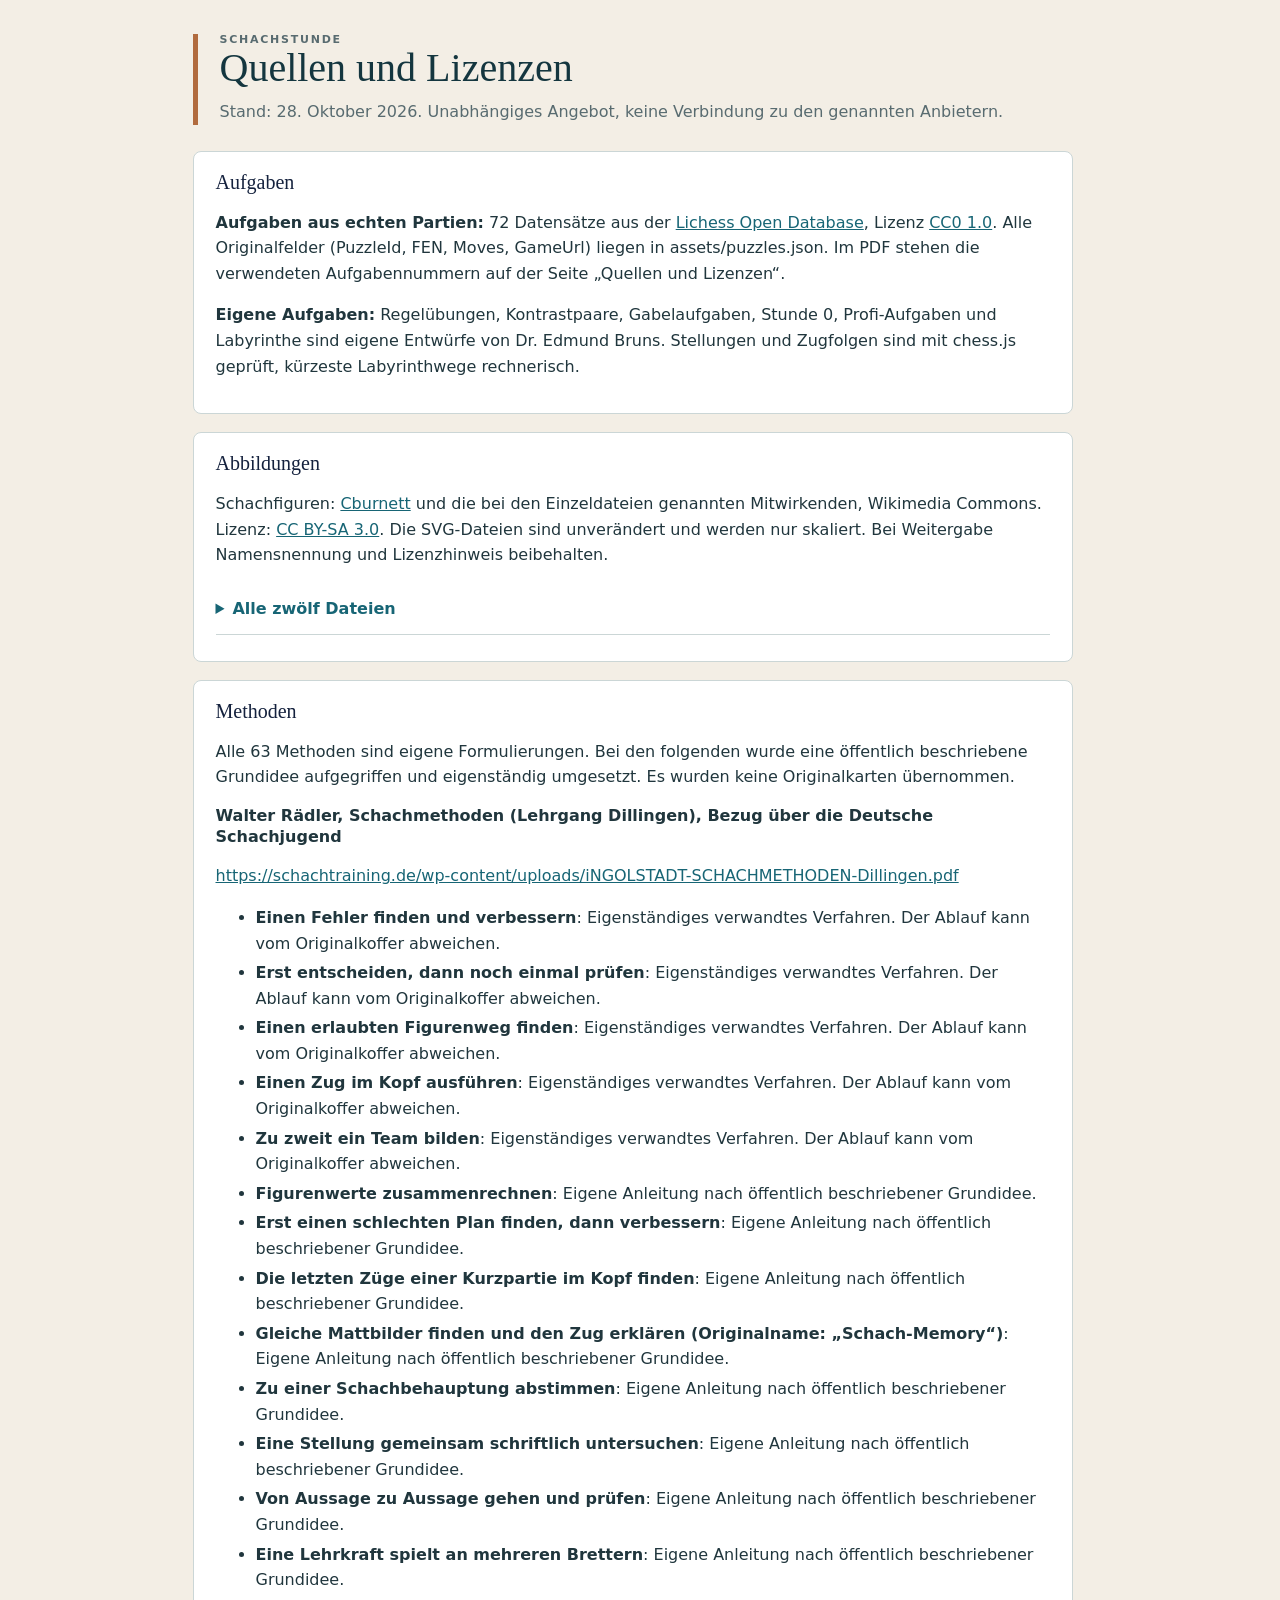
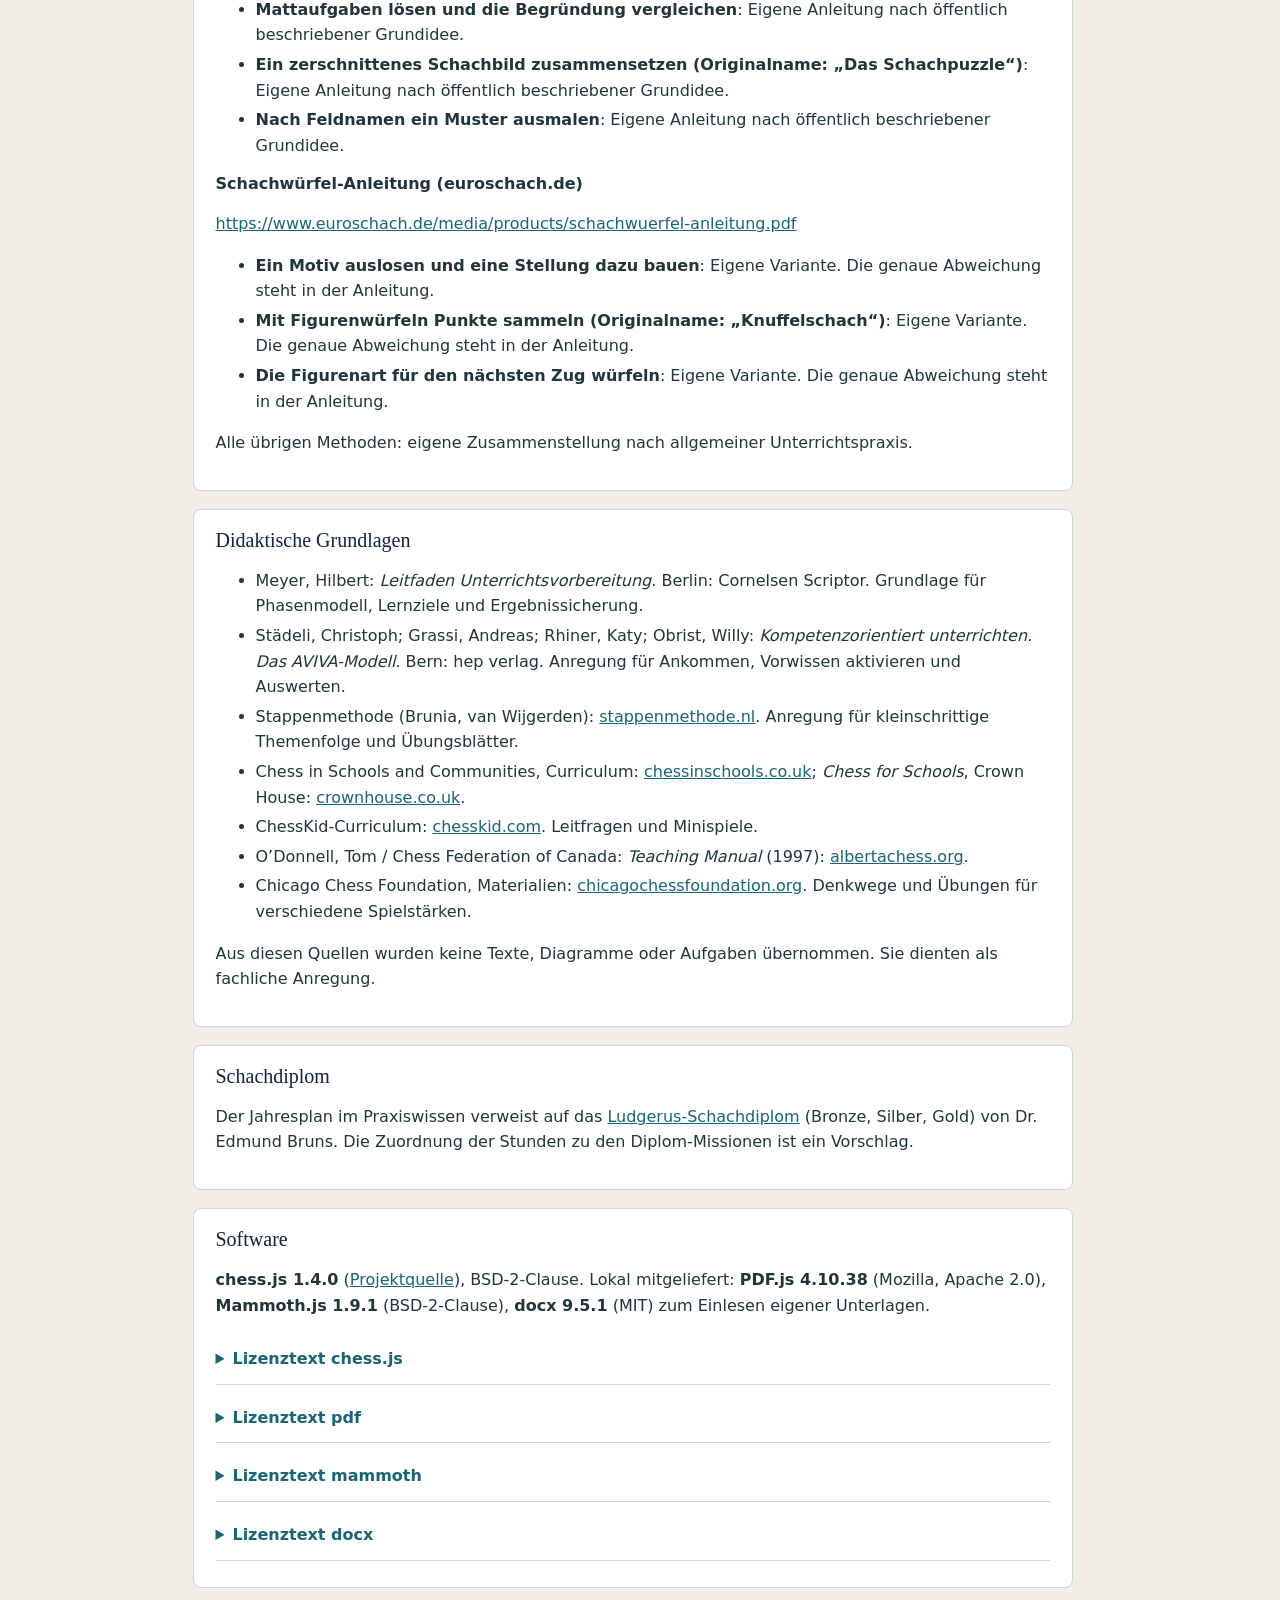
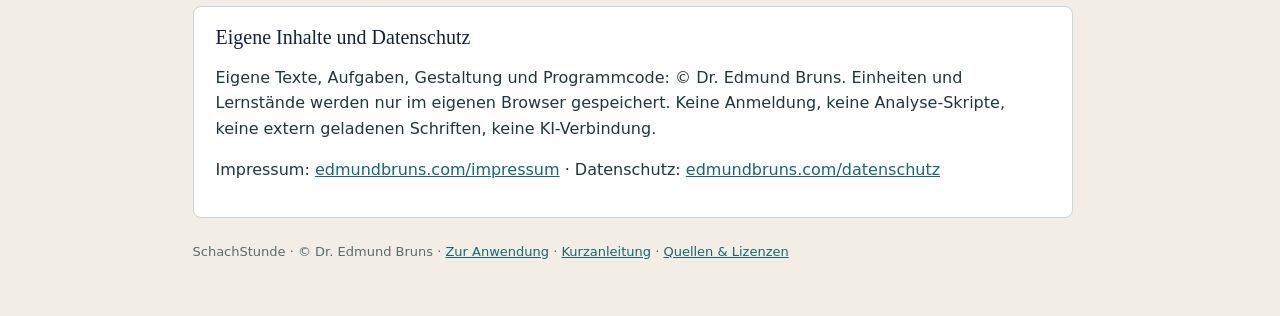
==== commit a7fd963b: "Gabel- und Abzugsaufgaben korrigiert: W23 W6, E1, E3, E5, A2, A3, L2 und W25 A1 (Gegner konnte beide" ====
--- a/LICENSES.html
+++ b/LICENSES.html
@@ -1,4 +1,4 @@
-<!doctype html><html lang="de"><meta charset="utf-8"><meta name="viewport" content="width=device-width,initial-scale=1"><title>Quellen und Lizenzen · SchachStunde</title><link rel="stylesheet" href="style.css"><style>body{margin:0;background:#f3eee5;color:#20363d;font:16px/1.6 system-ui,"Segoe UI",Arial,sans-serif}</style><body class="docbody"><div class="docpage"><div class="dochead"><p class="doceyebrow">SchachStunde</p><h1>Quellen und Lizenzen</h1><p>Stand: 26. Oktober 2026. Unabhängiges Angebot, keine Verbindung zu den genannten Anbietern.</p></div><section class="docsec"><h2>Aufgaben</h2><p><b>Aufgaben aus echten Partien:</b> 72 Datensätze aus der <a href="https://database.lichess.org/#puzzles">Lichess Open Database</a>, Lizenz <a href="https://creativecommons.org/publicdomain/zero/1.0/">CC0 1.0</a>. Alle Originalfelder (PuzzleId, FEN, Moves, GameUrl) liegen in assets/puzzles.json. Im PDF stehen die verwendeten Aufgabennummern auf der Seite „Quellen und Lizenzen“.</p><p><b>Eigene Aufgaben:</b> Regelübungen, Kontrastpaare, Gabelaufgaben, Stunde 0, Profi-Aufgaben und Labyrinthe sind eigene Entwürfe von Dr. Edmund Bruns. Stellungen und Zugfolgen sind mit chess.js geprüft, kürzeste Labyrinthwege rechnerisch.</p></section><section class="docsec"><h2>Abbildungen</h2><p>Schachfiguren: <a href="https://commons.wikimedia.org/wiki/User:Cburnett">Cburnett</a> und die bei den Einzeldateien genannten Mitwirkenden, Wikimedia Commons. Lizenz: <a href="https://creativecommons.org/licenses/by-sa/3.0/">CC BY-SA 3.0</a>. Die SVG-Dateien sind unverändert und werden nur skaliert. Bei Weitergabe Namensnennung und Lizenzhinweis beibehalten.</p><details><summary>Alle zwölf Dateien</summary><ul><li><a href="https://commons.wikimedia.org/wiki/File:Chess_plt45.svg">Chess_plt45.svg</a></li><li><a href="https://commons.wikimedia.org/wiki/File:Chess_pdt45.svg">Chess_pdt45.svg</a></li><li><a href="https://commons.wikimedia.org/wiki/File:Chess_rlt45.svg">Chess_rlt45.svg</a></li><li><a href="https://commons.wikimedia.org/wiki/File:Chess_rdt45.svg">Chess_rdt45.svg</a></li><li><a href="https://commons.wikimedia.org/wiki/File:Chess_nlt45.svg">Chess_nlt45.svg</a></li><li><a href="https://commons.wikimedia.org/wiki/File:Chess_ndt45.svg">Chess_ndt45.svg</a></li><li><a href="https://commons.wikimedia.org/wiki/File:Chess_blt45.svg">Chess_blt45.svg</a></li><li><a href="https://commons.wikimedia.org/wiki/File:Chess_bdt45.svg">Chess_bdt45.svg</a></li><li><a href="https://commons.wikimedia.org/wiki/File:Chess_qlt45.svg">Chess_qlt45.svg</a></li><li><a href="https://commons.wikimedia.org/wiki/File:Chess_qdt45.svg">Chess_qdt45.svg</a></li><li><a href="https://commons.wikimedia.org/wiki/File:Chess_klt45.svg">Chess_klt45.svg</a></li><li><a href="https://commons.wikimedia.org/wiki/File:Chess_kdt45.svg">Chess_kdt45.svg</a></li></ul></details></section><section class="docsec"><h2>Methoden</h2><p>Alle 63 Methoden sind eigene Formulierungen. Bei den folgenden wurde eine öffentlich beschriebene Grundidee aufgegriffen und eigenständig umgesetzt. Es wurden keine Originalkarten übernommen.</p><h3>Walter Rädler, Schachmethoden (Lehrgang Dillingen), Bezug über die Deutsche Schachjugend</h3><p><a href="https://schachtraining.de/wp-content/uploads/iNGOLSTADT-SCHACHMETHODEN-Dillingen.pdf">https://schachtraining.de/wp-content/uploads/iNGOLSTADT-SCHACHMETHODEN-Dillingen.pdf</a></p><ul><li><b>Einen Fehler finden und verbessern</b>: Eigenständiges verwandtes Verfahren. Der Ablauf kann vom Originalkoffer abweichen.</li><li><b>Erst entscheiden, dann noch einmal prüfen</b>: Eigenständiges verwandtes Verfahren. Der Ablauf kann vom Originalkoffer abweichen.</li><li><b>Einen erlaubten Figurenweg finden</b>: Eigenständiges verwandtes Verfahren. Der Ablauf kann vom Originalkoffer abweichen.</li><li><b>Einen Zug im Kopf ausführen</b>: Eigenständiges verwandtes Verfahren. Der Ablauf kann vom Originalkoffer abweichen.</li><li><b>Zu zweit ein Team bilden</b>: Eigenständiges verwandtes Verfahren. Der Ablauf kann vom Originalkoffer abweichen.</li><li><b>Figurenwerte zusammenrechnen</b>: Eigene Anleitung nach öffentlich beschriebener Grundidee.</li><li><b>Erst einen schlechten Plan finden, dann verbessern</b>: Eigene Anleitung nach öffentlich beschriebener Grundidee.</li><li><b>Die letzten Züge einer Kurzpartie im Kopf finden</b>: Eigene Anleitung nach öffentlich beschriebener Grundidee.</li><li><b>Gleiche Mattbilder finden und den Zug erklären (Originalname: „Schach-Memory“)</b>: Eigene Anleitung nach öffentlich beschriebener Grundidee.</li><li><b>Zu einer Schachbehauptung abstimmen</b>: Eigene Anleitung nach öffentlich beschriebener Grundidee.</li><li><b>Eine Stellung gemeinsam schriftlich untersuchen</b>: Eigene Anleitung nach öffentlich beschriebener Grundidee.</li><li><b>Von Aussage zu Aussage gehen und prüfen</b>: Eigene Anleitung nach öffentlich beschriebener Grundidee.</li><li><b>Eine Lehrkraft spielt an mehreren Brettern</b>: Eigene Anleitung nach öffentlich beschriebener Grundidee.</li><li><b>Mattaufgaben lösen und die Begründung vergleichen</b>: Eigene Anleitung nach öffentlich beschriebener Grundidee.</li><li><b>Ein zerschnittenes Schachbild zusammensetzen (Originalname: „Das Schachpuzzle“)</b>: Eigene Anleitung nach öffentlich beschriebener Grundidee.</li><li><b>Nach Feldnamen ein Muster ausmalen</b>: Eigene Anleitung nach öffentlich beschriebener Grundidee.</li></ul><h3>Schachwürfel-Anleitung (euroschach.de)</h3><p><a href="https://www.euroschach.de/media/products/schachwuerfel-anleitung.pdf">https://www.euroschach.de/media/products/schachwuerfel-anleitung.pdf</a></p><ul><li><b>Ein Motiv auslosen und eine Stellung dazu bauen</b>: Eigene Variante. Die genaue Abweichung steht in der Anleitung.</li><li><b>Mit Figurenwürfeln Punkte sammeln (Originalname: „Knuffelschach“)</b>: Eigene Variante. Die genaue Abweichung steht in der Anleitung.</li><li><b>Die Figurenart für den nächsten Zug würfeln</b>: Eigene Variante. Die genaue Abweichung steht in der Anleitung.</li></ul><p>Alle übrigen Methoden: eigene Zusammenstellung nach allgemeiner Unterrichtspraxis.</p></section><section class="docsec"><h2>Didaktische Grundlagen</h2><ul><li>Meyer, Hilbert: <i>Leitfaden Unterrichtsvorbereitung</i>. Berlin: Cornelsen Scriptor. Grundlage für Phasenmodell, Lernziele und Ergebnissicherung.</li><li>Städeli, Christoph; Grassi, Andreas; Rhiner, Katy; Obrist, Willy: <i>Kompetenzorientiert unterrichten. Das AVIVA-Modell</i>. Bern: hep verlag. Anregung für Ankommen, Vorwissen aktivieren und Auswerten.</li><li>Stappenmethode (Brunia, van Wijgerden): <a href="https://www.stappenmethode.nl/en/material/step1">stappenmethode.nl</a>. Anregung für kleinschrittige Themenfolge und Übungsblätter.</li><li>Chess in Schools and Communities, Curriculum: <a href="https://www.chessinschools.co.uk/csc-curriculum">chessinschools.co.uk</a>; <i>Chess for Schools</i>, Crown House: <a href="https://www.crownhouse.co.uk/chess-for-schools">crownhouse.co.uk</a>.</li><li>ChessKid-Curriculum: <a href="https://www.chesskid.com/learn/articles/chesskidcoms-curriculum">chesskid.com</a>. Leitfragen und Minispiele.</li><li>O’Donnell, Tom / Chess Federation of Canada: <i>Teaching Manual</i> (1997): <a href="https://www.albertachess.org/Teaching%20Manual.pdf">albertachess.org</a>.</li><li>Chicago Chess Foundation, Materialien: <a href="https://chicagochessfoundation.org/resources">chicagochessfoundation.org</a>. Denkwege und Übungen für verschiedene Spielstärken.</li></ul><p>Aus diesen Quellen wurden keine Texte, Diagramme oder Aufgaben übernommen. Sie dienten als fachliche Anregung.</p></section><section class="docsec"><h2>Schachdiplom</h2><p>Der Jahresplan im Praxiswissen verweist auf das <a href="https://ludgerus-schachdiplom.netlify.app/">Ludgerus-Schachdiplom</a> (Bronze, Silber, Gold) von Dr. Edmund Bruns. Die Zuordnung der Stunden zu den Diplom-Missionen ist ein Vorschlag.</p></section><section class="docsec"><h2>Software</h2><p><b>chess.js 1.4.0</b> (<a href="https://github.com/jhlywa/chess.js">Projektquelle</a>), BSD-2-Clause. Lokal mitgeliefert: <b>PDF.js 4.10.38</b> (Mozilla, Apache 2.0), <b>Mammoth.js 1.9.1</b> (BSD-2-Clause), <b>docx 9.5.1</b> (MIT) zum Einlesen eigener Unterlagen.</p><details><summary>Lizenztext chess.js</summary><pre>Copyright (c) 2025, Jeff Hlywa (jhlywa@gmail.com)
+<!doctype html><html lang="de"><meta charset="utf-8"><meta name="viewport" content="width=device-width,initial-scale=1"><title>Quellen und Lizenzen · SchachStunde</title><link rel="stylesheet" href="style.css"><style>body{margin:0;background:#f3eee5;color:#20363d;font:16px/1.6 system-ui,"Segoe UI",Arial,sans-serif}</style><body class="docbody"><div class="docpage"><div class="dochead"><p class="doceyebrow">SchachStunde</p><h1>Quellen und Lizenzen</h1><p>Stand: 28. Oktober 2026. Unabhängiges Angebot, keine Verbindung zu den genannten Anbietern.</p></div><section class="docsec"><h2>Aufgaben</h2><p><b>Aufgaben aus echten Partien:</b> 72 Datensätze aus der <a href="https://database.lichess.org/#puzzles">Lichess Open Database</a>, Lizenz <a href="https://creativecommons.org/publicdomain/zero/1.0/">CC0 1.0</a>. Alle Originalfelder (PuzzleId, FEN, Moves, GameUrl) liegen in assets/puzzles.json. Im PDF stehen die verwendeten Aufgabennummern auf der Seite „Quellen und Lizenzen“.</p><p><b>Eigene Aufgaben:</b> Regelübungen, Kontrastpaare, Gabelaufgaben, Stunde 0, Profi-Aufgaben und Labyrinthe sind eigene Entwürfe von Dr. Edmund Bruns. Stellungen und Zugfolgen sind mit chess.js geprüft, kürzeste Labyrinthwege rechnerisch.</p></section><section class="docsec"><h2>Abbildungen</h2><p>Schachfiguren: <a href="https://commons.wikimedia.org/wiki/User:Cburnett">Cburnett</a> und die bei den Einzeldateien genannten Mitwirkenden, Wikimedia Commons. Lizenz: <a href="https://creativecommons.org/licenses/by-sa/3.0/">CC BY-SA 3.0</a>. Die SVG-Dateien sind unverändert und werden nur skaliert. Bei Weitergabe Namensnennung und Lizenzhinweis beibehalten.</p><details><summary>Alle zwölf Dateien</summary><ul><li><a href="https://commons.wikimedia.org/wiki/File:Chess_plt45.svg">Chess_plt45.svg</a></li><li><a href="https://commons.wikimedia.org/wiki/File:Chess_pdt45.svg">Chess_pdt45.svg</a></li><li><a href="https://commons.wikimedia.org/wiki/File:Chess_rlt45.svg">Chess_rlt45.svg</a></li><li><a href="https://commons.wikimedia.org/wiki/File:Chess_rdt45.svg">Chess_rdt45.svg</a></li><li><a href="https://commons.wikimedia.org/wiki/File:Chess_nlt45.svg">Chess_nlt45.svg</a></li><li><a href="https://commons.wikimedia.org/wiki/File:Chess_ndt45.svg">Chess_ndt45.svg</a></li><li><a href="https://commons.wikimedia.org/wiki/File:Chess_blt45.svg">Chess_blt45.svg</a></li><li><a href="https://commons.wikimedia.org/wiki/File:Chess_bdt45.svg">Chess_bdt45.svg</a></li><li><a href="https://commons.wikimedia.org/wiki/File:Chess_qlt45.svg">Chess_qlt45.svg</a></li><li><a href="https://commons.wikimedia.org/wiki/File:Chess_qdt45.svg">Chess_qdt45.svg</a></li><li><a href="https://commons.wikimedia.org/wiki/File:Chess_klt45.svg">Chess_klt45.svg</a></li><li><a href="https://commons.wikimedia.org/wiki/File:Chess_kdt45.svg">Chess_kdt45.svg</a></li></ul></details></section><section class="docsec"><h2>Methoden</h2><p>Alle 63 Methoden sind eigene Formulierungen. Bei den folgenden wurde eine öffentlich beschriebene Grundidee aufgegriffen und eigenständig umgesetzt. Es wurden keine Originalkarten übernommen.</p><h3>Walter Rädler, Schachmethoden (Lehrgang Dillingen), Bezug über die Deutsche Schachjugend</h3><p><a href="https://schachtraining.de/wp-content/uploads/iNGOLSTADT-SCHACHMETHODEN-Dillingen.pdf">https://schachtraining.de/wp-content/uploads/iNGOLSTADT-SCHACHMETHODEN-Dillingen.pdf</a></p><ul><li><b>Einen Fehler finden und verbessern</b>: Eigenständiges verwandtes Verfahren. Der Ablauf kann vom Originalkoffer abweichen.</li><li><b>Erst entscheiden, dann noch einmal prüfen</b>: Eigenständiges verwandtes Verfahren. Der Ablauf kann vom Originalkoffer abweichen.</li><li><b>Einen erlaubten Figurenweg finden</b>: Eigenständiges verwandtes Verfahren. Der Ablauf kann vom Originalkoffer abweichen.</li><li><b>Einen Zug im Kopf ausführen</b>: Eigenständiges verwandtes Verfahren. Der Ablauf kann vom Originalkoffer abweichen.</li><li><b>Zu zweit ein Team bilden</b>: Eigenständiges verwandtes Verfahren. Der Ablauf kann vom Originalkoffer abweichen.</li><li><b>Figurenwerte zusammenrechnen</b>: Eigene Anleitung nach öffentlich beschriebener Grundidee.</li><li><b>Erst einen schlechten Plan finden, dann verbessern</b>: Eigene Anleitung nach öffentlich beschriebener Grundidee.</li><li><b>Die letzten Züge einer Kurzpartie im Kopf finden</b>: Eigene Anleitung nach öffentlich beschriebener Grundidee.</li><li><b>Gleiche Mattbilder finden und den Zug erklären (Originalname: „Schach-Memory“)</b>: Eigene Anleitung nach öffentlich beschriebener Grundidee.</li><li><b>Zu einer Schachbehauptung abstimmen</b>: Eigene Anleitung nach öffentlich beschriebener Grundidee.</li><li><b>Eine Stellung gemeinsam schriftlich untersuchen</b>: Eigene Anleitung nach öffentlich beschriebener Grundidee.</li><li><b>Von Aussage zu Aussage gehen und prüfen</b>: Eigene Anleitung nach öffentlich beschriebener Grundidee.</li><li><b>Eine Lehrkraft spielt an mehreren Brettern</b>: Eigene Anleitung nach öffentlich beschriebener Grundidee.</li><li><b>Mattaufgaben lösen und die Begründung vergleichen</b>: Eigene Anleitung nach öffentlich beschriebener Grundidee.</li><li><b>Ein zerschnittenes Schachbild zusammensetzen (Originalname: „Das Schachpuzzle“)</b>: Eigene Anleitung nach öffentlich beschriebener Grundidee.</li><li><b>Nach Feldnamen ein Muster ausmalen</b>: Eigene Anleitung nach öffentlich beschriebener Grundidee.</li></ul><h3>Schachwürfel-Anleitung (euroschach.de)</h3><p><a href="https://www.euroschach.de/media/products/schachwuerfel-anleitung.pdf">https://www.euroschach.de/media/products/schachwuerfel-anleitung.pdf</a></p><ul><li><b>Ein Motiv auslosen und eine Stellung dazu bauen</b>: Eigene Variante. Die genaue Abweichung steht in der Anleitung.</li><li><b>Mit Figurenwürfeln Punkte sammeln (Originalname: „Knuffelschach“)</b>: Eigene Variante. Die genaue Abweichung steht in der Anleitung.</li><li><b>Die Figurenart für den nächsten Zug würfeln</b>: Eigene Variante. Die genaue Abweichung steht in der Anleitung.</li></ul><p>Alle übrigen Methoden: eigene Zusammenstellung nach allgemeiner Unterrichtspraxis.</p></section><section class="docsec"><h2>Didaktische Grundlagen</h2><ul><li>Meyer, Hilbert: <i>Leitfaden Unterrichtsvorbereitung</i>. Berlin: Cornelsen Scriptor. Grundlage für Phasenmodell, Lernziele und Ergebnissicherung.</li><li>Städeli, Christoph; Grassi, Andreas; Rhiner, Katy; Obrist, Willy: <i>Kompetenzorientiert unterrichten. Das AVIVA-Modell</i>. Bern: hep verlag. Anregung für Ankommen, Vorwissen aktivieren und Auswerten.</li><li>Stappenmethode (Brunia, van Wijgerden): <a href="https://www.stappenmethode.nl/en/material/step1">stappenmethode.nl</a>. Anregung für kleinschrittige Themenfolge und Übungsblätter.</li><li>Chess in Schools and Communities, Curriculum: <a href="https://www.chessinschools.co.uk/csc-curriculum">chessinschools.co.uk</a>; <i>Chess for Schools</i>, Crown House: <a href="https://www.crownhouse.co.uk/chess-for-schools">crownhouse.co.uk</a>.</li><li>ChessKid-Curriculum: <a href="https://www.chesskid.com/learn/articles/chesskidcoms-curriculum">chesskid.com</a>. Leitfragen und Minispiele.</li><li>O’Donnell, Tom / Chess Federation of Canada: <i>Teaching Manual</i> (1997): <a href="https://www.albertachess.org/Teaching%20Manual.pdf">albertachess.org</a>.</li><li>Chicago Chess Foundation, Materialien: <a href="https://chicagochessfoundation.org/resources">chicagochessfoundation.org</a>. Denkwege und Übungen für verschiedene Spielstärken.</li></ul><p>Aus diesen Quellen wurden keine Texte, Diagramme oder Aufgaben übernommen. Sie dienten als fachliche Anregung.</p></section><section class="docsec"><h2>Schachdiplom</h2><p>Der Jahresplan im Praxiswissen verweist auf das <a href="https://ludgerus-schachdiplom.netlify.app/">Ludgerus-Schachdiplom</a> (Bronze, Silber, Gold) von Dr. Edmund Bruns. Die Zuordnung der Stunden zu den Diplom-Missionen ist ein Vorschlag.</p></section><section class="docsec"><h2>Software</h2><p><b>chess.js 1.4.0</b> (<a href="https://github.com/jhlywa/chess.js">Projektquelle</a>), BSD-2-Clause. Lokal mitgeliefert: <b>PDF.js 4.10.38</b> (Mozilla, Apache 2.0), <b>Mammoth.js 1.9.1</b> (BSD-2-Clause), <b>docx 9.5.1</b> (MIT) zum Einlesen eigener Unterlagen.</p><details><summary>Lizenztext chess.js</summary><pre>Copyright (c) 2025, Jeff Hlywa (jhlywa@gmail.com)
 All rights reserved.
 
 Redistribution and use in source and binary forms, with or without
--- a/style.css
+++ b/style.css
@@ -181,3 +181,4 @@
 a.pdflink{display:inline-block;cursor:pointer;background:#176575;color:white;border:1px solid #176575;border-radius:8px;padding:9px 16px;text-decoration:none;font-weight:600}a.pdflink:hover,a.pdflink:focus-visible{background:#0f4f5c}
 @media print{a.pdflink{display:none}}
 a.pdflink.second{background:white;color:#176575}a.pdflink.second:hover,a.pdflink.second:focus-visible{background:#edf4f3}
+.pdfrow{margin:8px 0 14px;gap:8px;flex-wrap:wrap}
